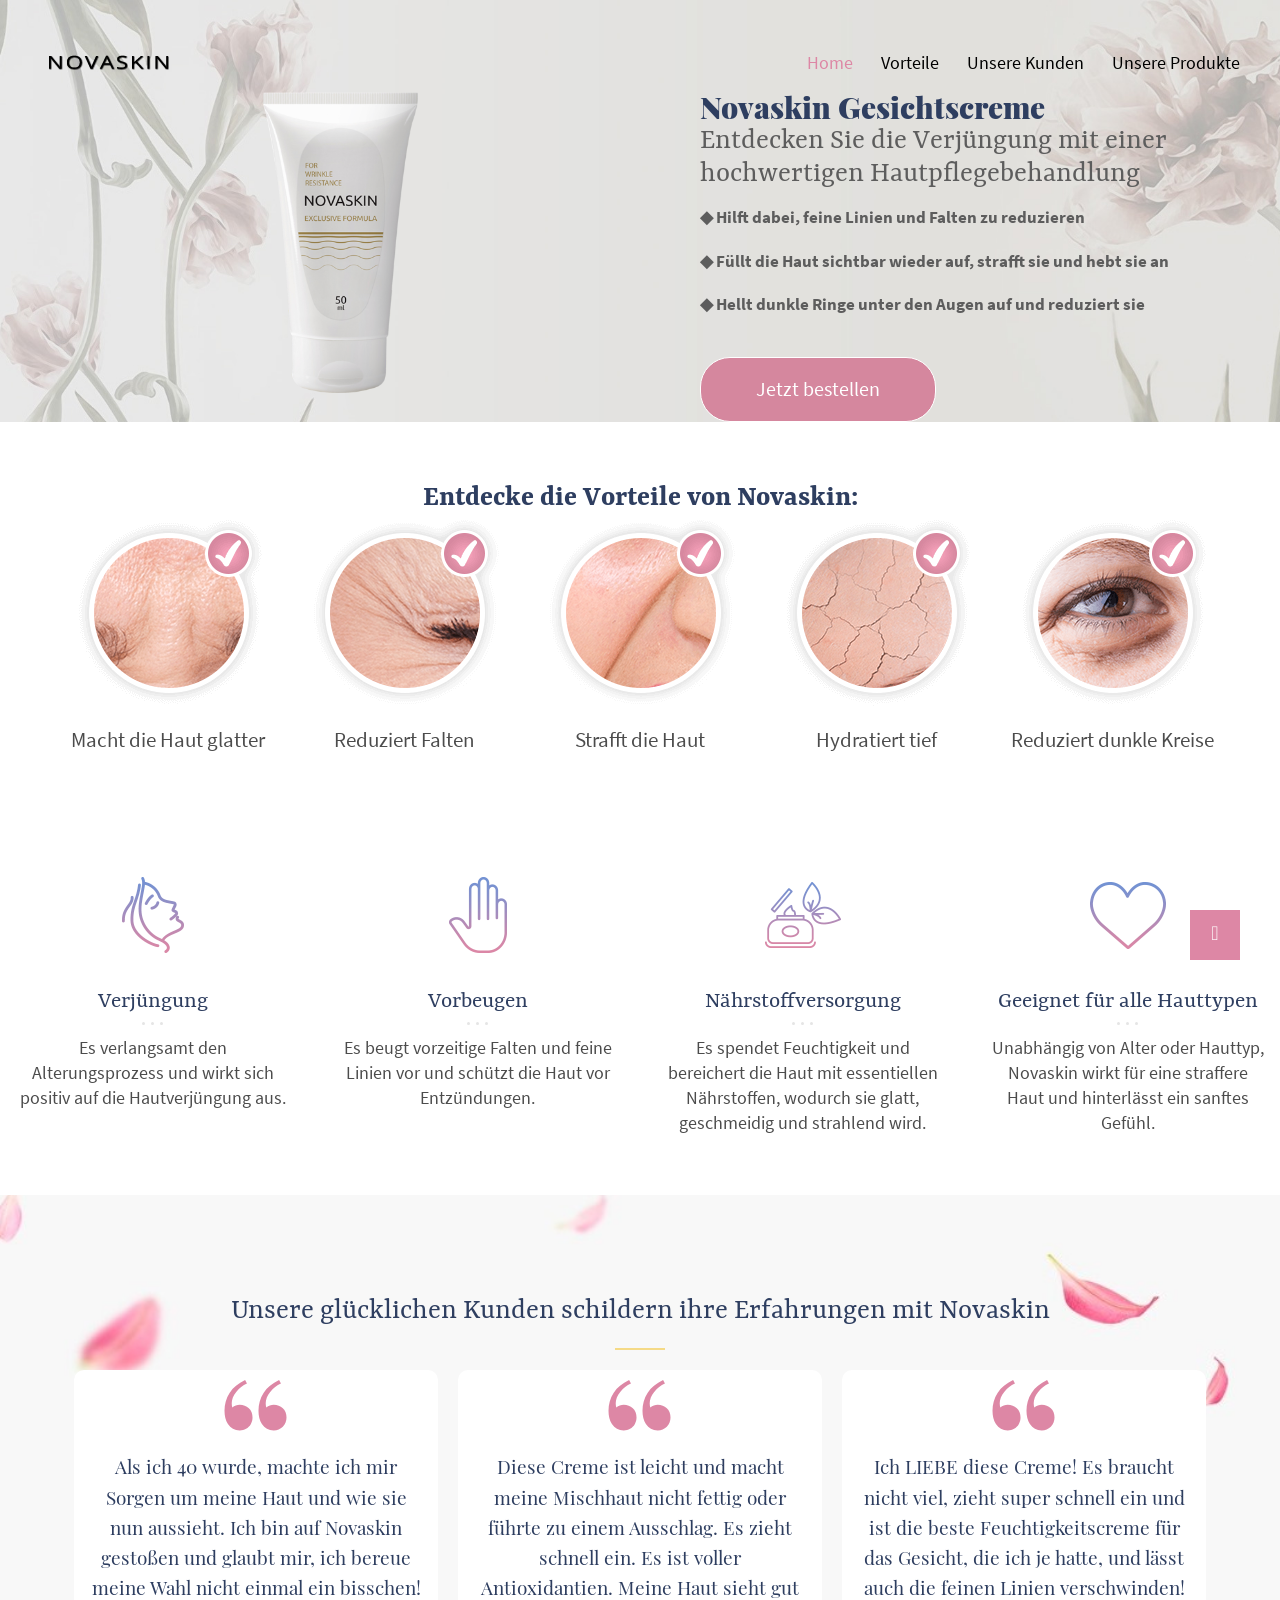
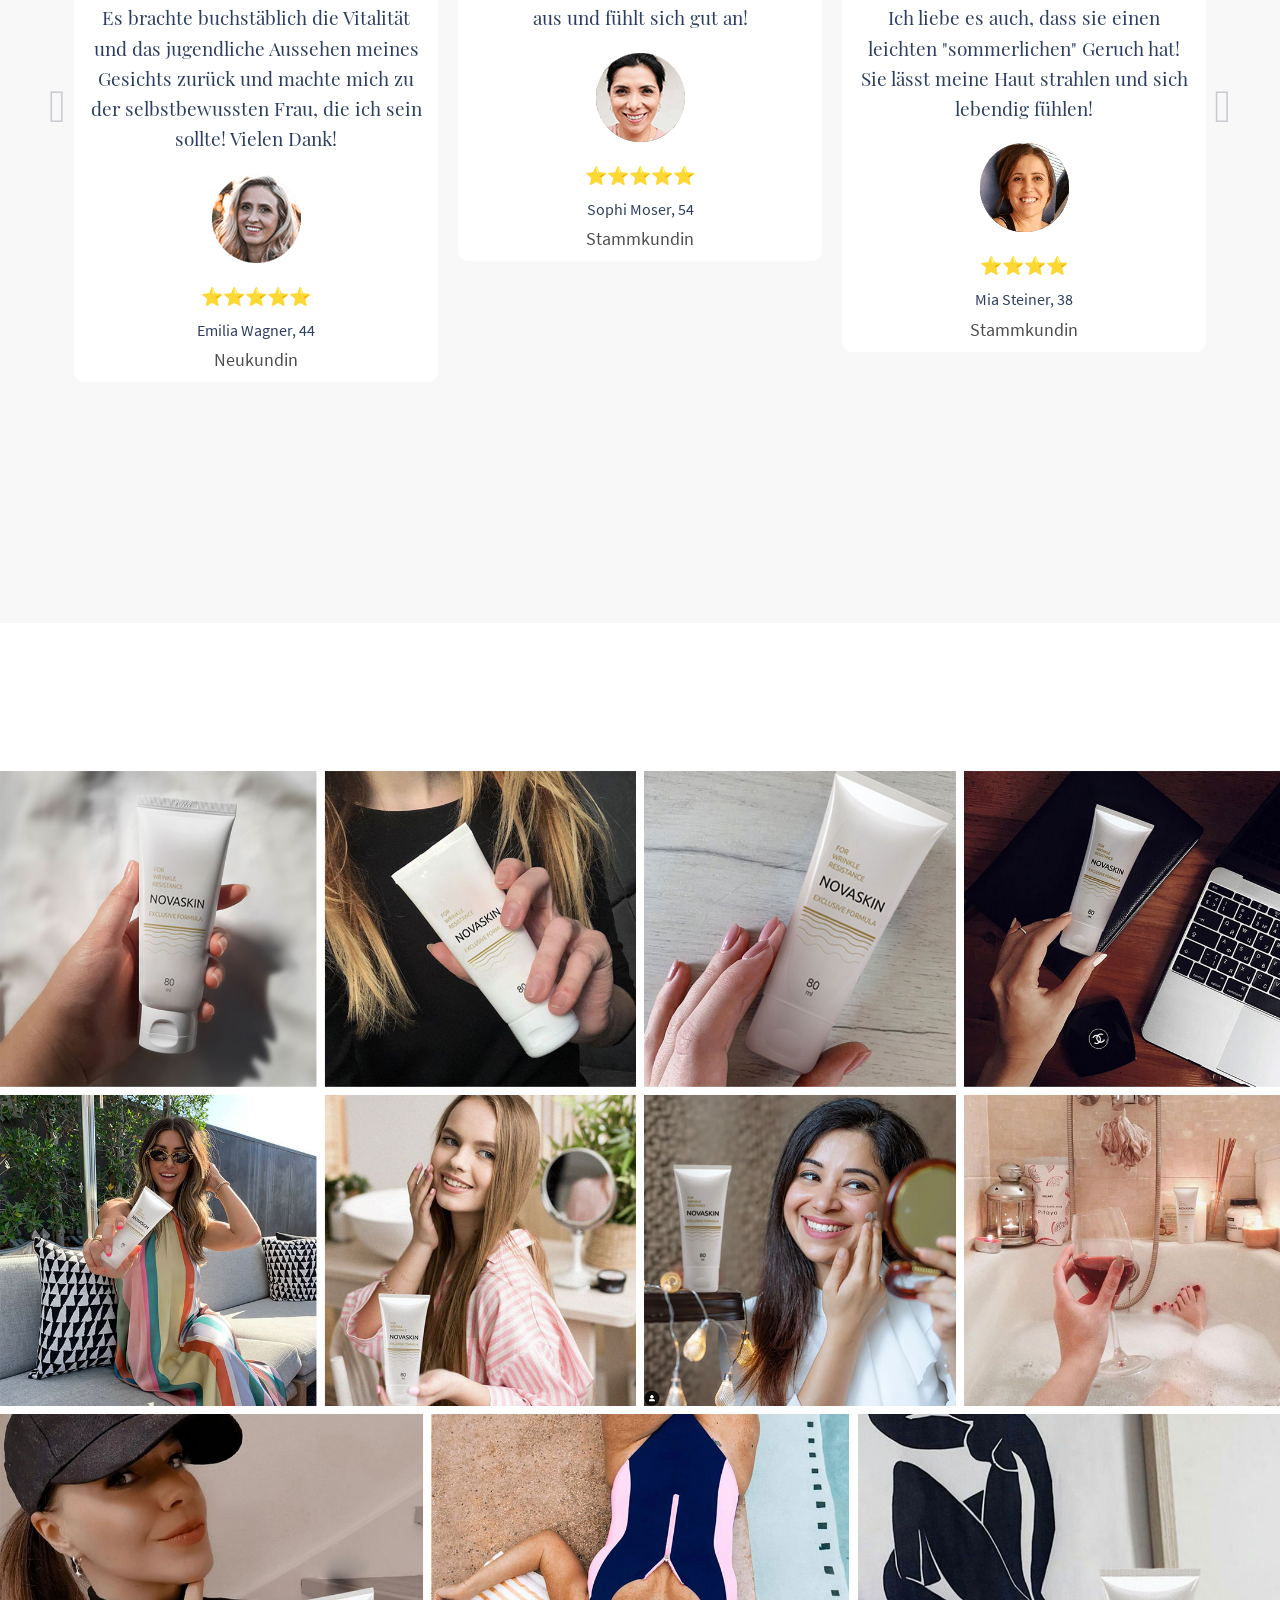
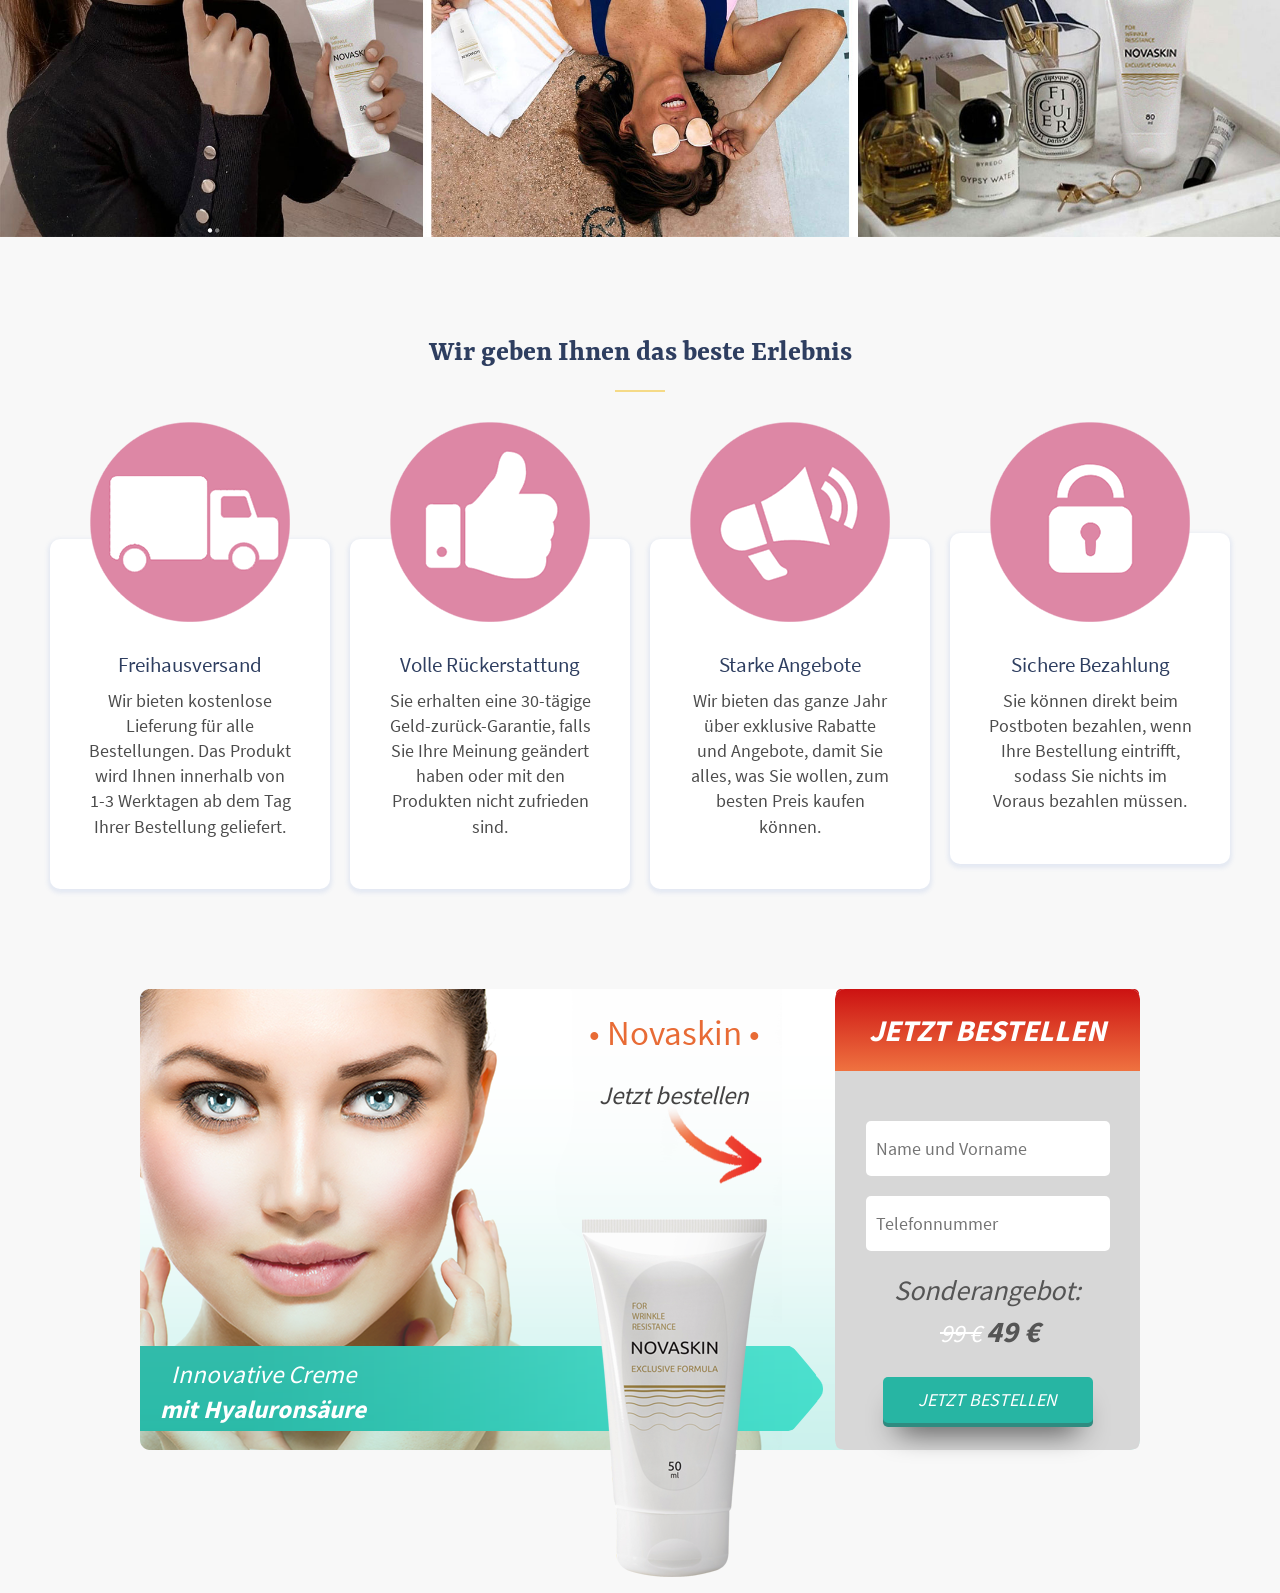
==== index.html @ e5bdb536 "1" ====
<!DOCTYPE html>
<html class="wide wow-animation desktop landscape rd-navbar-static-linked" lang="en">
   <head>

<script src="js/jquery.min.js"></script>

    <script>
    function set_validator_errors(){
        orderValidator.errorTitle = 'Bitte korrigieren sie die folgenden Fehler'; 

        orderValidator.errorNameField = 'Name'; 
        orderValidator.errorNameMess = 'Gib deinen Namen ein'; 
        
        orderValidator.errorPhoneField = 'Telefonnummer'; 
        orderValidator.errorPhoneMess = 'Geben Sie die richtige Telefonnummer ein'; 
        
        orderValidator.errorAddress = 'Geben Sie die richtige Adresse ein'; 
        orderValidator.errorRequired = 'Pflichtfeld'; 
        orderValidator.errorMaxLength = 'Gültiges maximales {1} Zeichen'; 
        orderValidator.errorMinLength = 'gültiges Mindestzeichen {1}'; 
        orderValidator.errorEmailField = 'E-Mail-Adresse';
        orderValidator.errorEmail = 'Ungültige E-Mail angegeben';
        }
    </script>
    
<script>



    
    setOffer: function (offerId) {
        if (offerId == this._setOfferId) {
            return ;
        }
        this._setOfferId = offerId;
        if (offerId) {
            var offer = app.offers[offerId];
            var previousOffer = app.currentOffer;
            app.currentOffer = offer;
            var event = this.jq.Event("offerchange");
            event.previousOffer = previousOffer;
            event.currentOffer = app.currentOffer;
            this.jq(document).trigger(event);
            this.updatePage(offer);
        } else {
            $('input[name=country]').val('');
        }
    },
    
    updatePage: function(offer) {
        $('x-newprice').html(offer.price);
        $('x-oldprice').html(offer.price2);
        $('x-currency').html(offer.currency.name);
        $('input[name=offer], select[name=offer]').val(offer.id);
        $('input[name=country]').val(offer.country.code);
    },

    blockForm: function() {
        // Блокируем кнопки при отправке формы
        $('input[type=submit]', $(this)).prop( 'disabled', true ).attr( 'disabled', true );
        $('button', $(this)).prop( 'disabled', true ).attr( 'disabled', true );
        app.incompleteOrder.lock = true;
        clearTimeout(app.incompleteOrder.timer);
    },

    unblockForm: function() {
        $('input[type=submit]', $(this)).prop( 'disabled', false ).attr( 'disabled', false );
        $('button[type=submit]', $(this)).prop( 'disabled', false ).attr( 'disabled', false );
        app.incompleteOrder.lock = false;
        clearTimeout(app.incompleteOrder.timer);
    }

};


</script><script src="js/form.validate.js"></script>
<script src="js/form.incomplete.js"></script>
<script src="js/main2.js"></script>



      <title>Novaskin Verjüngende Gesichtscreme | Offizielle Seite</title>
      <link rel="shortcut icon" href="images/favicon.png" type="image/x-icon">
      <meta charset="utf-8">
      <meta name="viewport" content="width=device-width, height=device-height, initial-scale=1.0">
      <meta http-equiv="X-UA-Compatible" content="IE=edge">
      <link rel="stylesheet" type="text/css" href="css/css.css">

      <link rel="stylesheet" href="css/bootstrap.css" media="all">
      <link rel="stylesheet" href="css/fonts.css" media="all">
      <link rel="stylesheet" href="css/style.css" media="all">
      <script src="js/jquery.min_1.js"></script>

      <script type="text/javascript">    
         $(document).ready(function () {
           $(".product-single").click(function () {
                $('.product-single').removeClass('selectedBox');
                $(this).addClass('selectedBox');
               
               
         });
             
           
             $(".toBoxes").click(function () {
             $('html, body').animate({
               scrollTop: $("#product").offset().top
             }, 1900);
              });
         
             $(".nav_home").click(function () {
             $("html, body").animate({ 
                 scrollTop: 0 
             }, 1900);
              });
         
              $(".nav_benefits").click(function () {
             $('html, body').animate({
               scrollTop: $("#benefits_section").offset().top - 30
             }, 1900);
              });
         
               $(".nav_ingredients").click(function () {
             $('html, body').animate({
               scrollTop: $("#ingredients_section").offset().top - 30
             }, 1900);
              });
         
                $(".nav_how_to_use").click(function () {
             $('html, body').animate({
               scrollTop: $("#how_to_use_section").offset().top - 30
             }, 1900);
              });
         
                 $(".nav_our_clients").click(function () {
             $('html, body').animate({
               scrollTop: $("#testimonials_section").offset().top - 30
             }, 1900);
              });
         
             $(".nav_our_products").click(function () {
             $('html, body').animate({
               scrollTop: $("#product").offset().top - 30
             }, 1900);
              });
         
             var isMobile_only = /Android|webOS|iPhone|iPad|iPod|BlackBerry|IEMobile|Opera Mini/i.test(navigator.userAgent);
             if(isMobile_only){
               $(".owl-carousel").attr("data-items", "1");
               $('.rd-nav-item').click(function() {
               $(".rd-navbar-toggle" ).click();
             });
             }
             
         });
      </script>
      
   </head>
   <body id="index_page">
      <div class="page animated" style="animation-duration: 500ms;">
         <header class="section page-header">
            <div class="rd-navbar-wrap" style="height: auto;">
               <nav class="rd-navbar rd-navbar-transparent rd-navbar-transparent-white rd-navbar-original rd-navbar-static rd-navbar--is-stuck" data-layout="rd-navbar-fixed" data-sm-layout="rd-navbar-fixed" data-md-layout="rd-navbar-fixed" data-md-device-layout="rd-navbar-fixed" data-lg-layout="rd-navbar-static" data-lg-device-layout="rd-navbar-fixed" data-xl-layout="rd-navbar-static" data-xl-device-layout="rd-navbar-static" data-auto-height="false" data-lg-stick-up-offset="46px" data-xl-stick-up-offset="46px" data-xxl-stick-up-offset="46px" data-lg-stick-up="true" data-xl-stick-up="true" data-xxl-stick-up="true">
                  <div class="rd-navbar-main-outer">
                     <div class="rd-navbar-main">
                        <div class="rd-navbar-panel">
                           <button class="rd-navbar-toggle toggle-original" data-rd-navbar-toggle=".rd-navbar-nav-wrap"><span></span></button>
                           <div class="rd-navbar-brand">
                              <a class="brand" href="#order_form0">
                              <img class="brand-logo-dark" src="images/logo-default-135x21.png" alt="" width="135" height="21" srcset="images/logo-default-135x21.png">
                              <img class="brand-logo-light" src="images/logo-default-135x21.png" alt="" width="135" height="21" srcset="images/logo-default-135x21.png">
                              </a>
                           </div>
                        </div>
                        <div class="rd-navbar-main-element">
                           <div class="rd-navbar-nav-wrap toggle-original-elements">
                              <ul class="rd-navbar-nav">
                                 <li class="rd-nav-item active"><a class="rd-nav-link nav_home" href="#"> Home </a>
                                 </li>
                                 <li class="rd-nav-item"><a class="rd-nav-link nav_benefits" href="#"> Vorteile </a>
                                 </li>
                                 <li class="rd-nav-item"><a class="rd-nav-link nav_our_clients" href="#"> Unsere Kunden </a></li>
                                 <li class="rd-nav-item"><a class="rd-nav-link nav_our_products" href="#"> Unsere Produkte </a></li>
                              </ul>
                           </div>
                        </div>
                     </div>
                  </div>
               </nav>
            </div>
         </header>
         <section class="section swiper-container__ swiper-slider swiper-slider-3 context-dark">
            <div class="swiper-wrapper__">
               <div class="swiper-slide" data-slide-bg="img/slide-05.jpg">
                  <div class="swiper-slide-caption section-xl">
                     <div class="container">
                        <div class="row justify-content-sm-end">
                           <div class="col-xs-9 col-sm-7 col-md-5 product_header_wrap wow fadeInSmall" data-wow-delay=".3s" style="visibility: visible; animation-delay: 0.3s; animation-name: fadeInSmall;">
                              <p class="text-center"><img src="images/product_header.png" alt="" class="product_header desk"></p>
                           </div>
                           <div class="col-xs-9 col-sm-7 col-md-5 mar0auto" id="header_wrap_text">
                              <div>
                                 <h1 id="color_2e3e60">Novaskin Gesichtscreme</h1>
                                 <div class="heading-1">
                                    <span> Entdecken Sie die Verjüngung mit einer hochwertigen Hautpflegebehandlung</span>
                                 </div>
                                 <p class="wow fadeInRight" data-wow-delay=".3s" style="visibility: visible; animation-delay: 0.3s; animation-name: fadeInRight;"><strong> ◆ Hilft dabei, feine Linien und Falten zu reduzieren </strong></p>
                                 <p class="wow fadeInRight" data-wow-delay=".6s" style="visibility: visible; animation-delay: 0.6s; animation-name: fadeInRight;"><strong> ◆ Füllt die Haut sichtbar wieder auf, strafft sie und hebt sie an </strong></p>
                                 <p class="wow fadeInRight" data-wow-delay=".9s" style="visibility: visible; animation-delay: 0.9s; animation-name: fadeInRight;"><strong> ◆ Hellt dunkle Ringe unter den Augen auf und reduziert sie </strong></p>
                                 <p class="text-center"><img src="images/product_header.png" alt="" class="product_header mob"></p>
                                 <a class="button button-white-outline toBoxes" href="#"> Jetzt bestellen </a>
                              </div>
                           </div>
                        </div>
                     </div>
                  </div>
               </div>
            </div>
         </section>
         <section class="section section-sm" id="skin_issue">
            <div class="section-title">
               <h1 class="text-center font-weight-bold wow fadeInSmall" style="visibility: visible; animation-name: fadeInSmall;">Entdecke die Vorteile von Novaskin:</h1>
            </div>
            <div class="skin_issue_wrap container wow fadeInSmall" style="visibility: visible; animation-name: fadeInSmall;">
               <div class="secTwoImage">
                  <img src="images/skin_issue_1.png" alt="">
                  <p>Macht die Haut glatter</p>
               </div>
               <div class="secTwoImage">
                  <img src="images/skin_issue_2.png" alt="">
                  <p>Reduziert Falten</p>
               </div>
               <div class="secTwoImage">
                  <img src="images/skin_issue_3.png" alt="">
                  <p>Strafft die Haut</p>
               </div>
               <div class="secTwoImage">
                  <img src="images/skin_issue_4.png" alt="">
                  <p>Hydratiert tief</p>
               </div>
               <div class="secTwoImage">
                  <img src="images/skin_issue_5.png" alt="">
                  <p>Reduziert dunkle Kreise</p>
               </div>
            </div>
            <div class="clear"></div>
         </section>
         <section class="section section-sm" id="benefits_section">
            <div class="row row-30">
               <div class="col-xs-6 col-lg-3 wow fadeInSmall" data-wow-delay=".1s" style="visibility: hidden; animation-delay: 0.1s; animation-name: none;">
                  <div class="features-box">
                     <div class="features-box-image">
                        <img src="images/benefits_icon_1.png" alt="">
                     </div>
                     <h4 class="features-box-title"> Verjüngung </h4>
                     <div class="features-box-decor">
                        <div class="features-box-decor-item"></div>
                        <div class="features-box-decor-item"></div>
                        <div class="features-box-decor-item"></div>
                     </div>
                     <p> Es verlangsamt den Alterungsprozess und wirkt sich positiv auf die Hautverjüngung aus. </p>
                  </div>
               </div>
               <div class="col-xs-6 col-lg-3 wow fadeInSmall" data-wow-delay=".2s" style="visibility: hidden; animation-delay: 0.2s; animation-name: none;">
                  <div class="features-box">
                     <div class="features-box-image">
                        <img src="images/benefits_icon_2.png" alt="">
                     </div>
                     <h4 class="features-box-title"> Vorbeugen </h4>
                     <div class="features-box-decor">
                        <div class="features-box-decor-item"></div>
                        <div class="features-box-decor-item"></div>
                        <div class="features-box-decor-item"></div>
                     </div>
                     <p> Es beugt vorzeitige Falten und feine Linien vor und schützt die Haut vor Entzündungen. </p>
                  </div>
               </div>
               <div class="col-xs-6 col-lg-3 wow fadeInSmall" data-wow-delay=".3s" style="visibility: hidden; animation-delay: 0.3s; animation-name: none;">
                  <div class="features-box">
                     <div class="features-box-image">
                        <img src="images/benefits_icon_3.png" alt="">
                     </div>
                     <h4 class="features-box-title"> Nährstoffversorgung </h4>
                     <div class="features-box-decor">
                        <div class="features-box-decor-item"></div>
                        <div class="features-box-decor-item"></div>
                        <div class="features-box-decor-item"></div>
                     </div>
                     <p> Es spendet Feuchtigkeit und bereichert die Haut mit essentiellen Nährstoffen, wodurch sie glatt, geschmeidig und strahlend wird. </p>
                  </div>
               </div>
               <div class="col-xs-6 col-lg-3 wow fadeInSmall" data-wow-delay=".4s" style="visibility: hidden; animation-delay: 0.4s; animation-name: none;">
                  <div class="features-box">
                     <div class="features-box-image">
                        <img src="images/benefits_icon_4.png" alt="">
                     </div>
                     <h4 class="features-box-title"> Geeignet für alle Hauttypen </h4>
                     <div class="features-box-decor">
                        <div class="features-box-decor-item"></div>
                        <div class="features-box-decor-item"></div>
                        <div class="features-box-decor-item"></div>
                     </div>
                     <p> Unabhängig von Alter oder Hauttyp, Novaskin wirkt für eine straffere Haut und hinterlässt ein sanftes Gefühl. </p>
                  </div>
               </div>
            </div>
         </section>
         <section class="parallax-container" id="testimonials_section" data-parallax-img="img/bg-01.jpg">
            <div class="material-parallax parallax"><img src="images/bg-01.jpg" alt="" style="display: block;"></div>
            <div class="parallax-content section-lg">
               <div class="container_ text-center">
                  <h1 class="wow fadeInSmall" data-wow-delay=".1s" style="visibility: hidden; animation-delay: 0.1s; animation-name: none;"> Unsere glücklichen Kunden schildern ihre Erfahrungen mit Novaskin </h1>
                  <div class="divider wow fadeInSmall" data-wow-delay=".2s" style="visibility: hidden; animation-delay: 0.2s; animation-name: none;"></div>
                  <div class="owl-carousel">
                     <div class="">
                        <blockquote class="blockquote-sinple">
                           <span class="blockquote-sinple-mark">
                              <svg viewbox="0 0 63 51" fill="none">
                                 <path d="M56.4453 3.61328C52.2786 5.37109 48.6979 8.13802 45.7031 11.9141C42.7083 15.625 41.2109 19.401 41.2109 23.2422C41.2109 24.8698 41.4062 26.2695 41.7969 27.4414C44.0755 25.6836 46.5495 24.8047 49.2188 24.8047C52.8646 24.8047 55.8919 25.9766 58.3008 28.3203C60.7747 30.599 62.0117 33.6914 62.0117 37.5977C62.0117 41.2435 60.7747 44.3034 58.3008 46.7773C55.8268 49.1862 52.7995 50.3906 49.2188 50.3906C44.0755 50.3906 40.1367 48.2747 37.4023 44.043C35.1237 40.5273 33.9844 36.1328 33.9844 30.8594C33.9844 24.1536 35.6771 18.1641 39.0625 12.8906C42.513 7.55208 47.6888 3.25521 54.5898 0L56.4453 3.61328ZM22.4609 3.61328C18.2943 5.37109 14.7135 8.13802 11.7188 11.9141C8.72396 15.625 7.22656 19.401 7.22656 23.2422C7.22656 24.8698 7.42188 26.2695 7.8125 27.4414C10.026 25.6836 12.5 24.8047 15.2344 24.8047C18.8151 24.8047 21.8424 25.9766 24.3164 28.3203C26.7904 30.599 28.0273 33.6914 28.0273 37.5977C28.0273 40.0065 27.4414 42.1875 26.2695 44.1406C25.0977 46.0938 23.5352 47.6237 21.582 48.7305C19.6289 49.8372 17.513 50.3906 15.2344 50.3906C10.0911 50.3906 6.15234 48.2747 3.41797 44.043C1.13932 40.5273 0 36.1328 0 30.8594C0 24.1536 1.69271 18.1641 5.07812 12.8906C8.52865 7.55208 13.7044 3.25521 20.6055 0L22.4609 3.61328Z"/>
                              </svg>
                           </span>
                           <p>
                              <q class="heading-5"> Als ich 40 wurde, machte ich mir Sorgen um meine Haut und wie sie nun aussieht. Ich bin auf Novaskin gestoßen und glaubt mir, ich bereue meine Wahl nicht einmal ein bisschen! Es brachte buchstäblich die Vitalität und das jugendliche Aussehen meines Gesichts zurück und machte mich zu der selbstbewussten Frau, die ich sein sollte! Vielen Dank! </q>
                           </p>
                           <p class="text-center"><img src="images/abby_johnson.png" alt=""></p>
                           <p class="text-center">⭐⭐⭐⭐⭐</p>
                           <cite class="cite"> Emilia Wagner, 44 </cite>
                           <span class="blockquote-sinple-position"> Neukundin </span>
                        </blockquote>
                     </div>
                     <div class="">
                        <blockquote class="blockquote-sinple">
                           <span class="blockquote-sinple-mark">
                              <svg viewbox="0 0 63 51" fill="none">
                                 <path d="M56.4453 3.61328C52.2786 5.37109 48.6979 8.13802 45.7031 11.9141C42.7083 15.625 41.2109 19.401 41.2109 23.2422C41.2109 24.8698 41.4062 26.2695 41.7969 27.4414C44.0755 25.6836 46.5495 24.8047 49.2188 24.8047C52.8646 24.8047 55.8919 25.9766 58.3008 28.3203C60.7747 30.599 62.0117 33.6914 62.0117 37.5977C62.0117 41.2435 60.7747 44.3034 58.3008 46.7773C55.8268 49.1862 52.7995 50.3906 49.2188 50.3906C44.0755 50.3906 40.1367 48.2747 37.4023 44.043C35.1237 40.5273 33.9844 36.1328 33.9844 30.8594C33.9844 24.1536 35.6771 18.1641 39.0625 12.8906C42.513 7.55208 47.6888 3.25521 54.5898 0L56.4453 3.61328ZM22.4609 3.61328C18.2943 5.37109 14.7135 8.13802 11.7188 11.9141C8.72396 15.625 7.22656 19.401 7.22656 23.2422C7.22656 24.8698 7.42188 26.2695 7.8125 27.4414C10.026 25.6836 12.5 24.8047 15.2344 24.8047C18.8151 24.8047 21.8424 25.9766 24.3164 28.3203C26.7904 30.599 28.0273 33.6914 28.0273 37.5977C28.0273 40.0065 27.4414 42.1875 26.2695 44.1406C25.0977 46.0938 23.5352 47.6237 21.582 48.7305C19.6289 49.8372 17.513 50.3906 15.2344 50.3906C10.0911 50.3906 6.15234 48.2747 3.41797 44.043C1.13932 40.5273 0 36.1328 0 30.8594C0 24.1536 1.69271 18.1641 5.07812 12.8906C8.52865 7.55208 13.7044 3.25521 20.6055 0L22.4609 3.61328Z"/>
                              </svg>
                           </span>
                           <p>
                              <q class="heading-5"> Diese Creme ist leicht und macht meine Mischhaut nicht fettig oder führte zu einem Ausschlag. Es zieht schnell ein. Es ist voller Antioxidantien. Meine Haut sieht gut aus und fühlt sich gut an! </q>
                           </p>
                           <p class="text-center"><img src="images/pamela_gray.png" alt=""></p>
                           <p class="text-center">⭐⭐⭐⭐⭐</p>
                           <cite class="cite"> Sophi Moser, 54 </cite>
                           <span class="blockquote-sinple-position"> Stammkundin </span>
                        </blockquote>
                     </div>
                     <div class="">
                        <blockquote class="blockquote-sinple">
                           <span class="blockquote-sinple-mark">
                              <svg viewbox="0 0 63 51" fill="none">
                                 <path d="M56.4453 3.61328C52.2786 5.37109 48.6979 8.13802 45.7031 11.9141C42.7083 15.625 41.2109 19.401 41.2109 23.2422C41.2109 24.8698 41.4062 26.2695 41.7969 27.4414C44.0755 25.6836 46.5495 24.8047 49.2188 24.8047C52.8646 24.8047 55.8919 25.9766 58.3008 28.3203C60.7747 30.599 62.0117 33.6914 62.0117 37.5977C62.0117 41.2435 60.7747 44.3034 58.3008 46.7773C55.8268 49.1862 52.7995 50.3906 49.2188 50.3906C44.0755 50.3906 40.1367 48.2747 37.4023 44.043C35.1237 40.5273 33.9844 36.1328 33.9844 30.8594C33.9844 24.1536 35.6771 18.1641 39.0625 12.8906C42.513 7.55208 47.6888 3.25521 54.5898 0L56.4453 3.61328ZM22.4609 3.61328C18.2943 5.37109 14.7135 8.13802 11.7188 11.9141C8.72396 15.625 7.22656 19.401 7.22656 23.2422C7.22656 24.8698 7.42188 26.2695 7.8125 27.4414C10.026 25.6836 12.5 24.8047 15.2344 24.8047C18.8151 24.8047 21.8424 25.9766 24.3164 28.3203C26.7904 30.599 28.0273 33.6914 28.0273 37.5977C28.0273 40.0065 27.4414 42.1875 26.2695 44.1406C25.0977 46.0938 23.5352 47.6237 21.582 48.7305C19.6289 49.8372 17.513 50.3906 15.2344 50.3906C10.0911 50.3906 6.15234 48.2747 3.41797 44.043C1.13932 40.5273 0 36.1328 0 30.8594C0 24.1536 1.69271 18.1641 5.07812 12.8906C8.52865 7.55208 13.7044 3.25521 20.6055 0L22.4609 3.61328Z"/>
                              </svg>
                           </span>
                           <p>
                              <q class="heading-5"> Ich LIEBE diese Creme! Es braucht nicht viel, zieht super schnell ein und ist die beste Feuchtigkeitscreme für das Gesicht, die ich je hatte, und lässt auch die feinen Linien verschwinden! Ich liebe es auch, dass sie einen leichten "sommerlichen" Geruch hat! Sie lässt meine Haut strahlen und sich lebendig fühlen! </q>
                           </p>
                           <p class="text-center"><img src="images/marilyn_ross.png" alt=""></p>
                           <p class="text-center">⭐⭐⭐⭐</p>
                           <cite class="cite"> Mia Steiner, 38 </cite>
                           <span class="blockquote-sinple-position"> Stammkundin </span>
                        </blockquote>
                     </div>
                     <div class="">
                        <blockquote class="blockquote-sinple">
                           <span class="blockquote-sinple-mark">
                              <svg viewbox="0 0 63 51" fill="none">
                                 <path d="M56.4453 3.61328C52.2786 5.37109 48.6979 8.13802 45.7031 11.9141C42.7083 15.625 41.2109 19.401 41.2109 23.2422C41.2109 24.8698 41.4062 26.2695 41.7969 27.4414C44.0755 25.6836 46.5495 24.8047 49.2188 24.8047C52.8646 24.8047 55.8919 25.9766 58.3008 28.3203C60.7747 30.599 62.0117 33.6914 62.0117 37.5977C62.0117 41.2435 60.7747 44.3034 58.3008 46.7773C55.8268 49.1862 52.7995 50.3906 49.2188 50.3906C44.0755 50.3906 40.1367 48.2747 37.4023 44.043C35.1237 40.5273 33.9844 36.1328 33.9844 30.8594C33.9844 24.1536 35.6771 18.1641 39.0625 12.8906C42.513 7.55208 47.6888 3.25521 54.5898 0L56.4453 3.61328ZM22.4609 3.61328C18.2943 5.37109 14.7135 8.13802 11.7188 11.9141C8.72396 15.625 7.22656 19.401 7.22656 23.2422C7.22656 24.8698 7.42188 26.2695 7.8125 27.4414C10.026 25.6836 12.5 24.8047 15.2344 24.8047C18.8151 24.8047 21.8424 25.9766 24.3164 28.3203C26.7904 30.599 28.0273 33.6914 28.0273 37.5977C28.0273 40.0065 27.4414 42.1875 26.2695 44.1406C25.0977 46.0938 23.5352 47.6237 21.582 48.7305C19.6289 49.8372 17.513 50.3906 15.2344 50.3906C10.0911 50.3906 6.15234 48.2747 3.41797 44.043C1.13932 40.5273 0 36.1328 0 30.8594C0 24.1536 1.69271 18.1641 5.07812 12.8906C8.52865 7.55208 13.7044 3.25521 20.6055 0L22.4609 3.61328Z"/>
                              </svg>
                           </span>
                           <p>
                              <q class="heading-5">Ich liebe es, wie glatt, weich und jugendlich sich meine Haut mit dieser Creme anfühlt. Ich habe Allergien und fühle mich gut mit dieser Feuchtigkeitscreme. Ich habe es schon lange benutzt und nichts ist vergleichbar mit Novaskin in Bezug auf Qualität oder Wert. Nachdem ich in Spas teurere Cremes probiert habe, bleibt dies mein Favorit.
                              </q>
                           </p>
                           <p class="text-center"><img src="images/bebbie_johnes.png" alt=""></p>
                           <p class="text-center">⭐⭐⭐⭐⭐</p>
                           <cite class="cite"> Élea Fuchs, 43 </cite>
                           <span class="blockquote-sinple-position"> Neukundin </span>
                        </blockquote>
                     </div>
                     <div class="">
                        <blockquote class="blockquote-sinple">
                           <span class="blockquote-sinple-mark">
                              <svg viewbox="0 0 63 51" fill="none">
                                 <path d="M56.4453 3.61328C52.2786 5.37109 48.6979 8.13802 45.7031 11.9141C42.7083 15.625 41.2109 19.401 41.2109 23.2422C41.2109 24.8698 41.4062 26.2695 41.7969 27.4414C44.0755 25.6836 46.5495 24.8047 49.2188 24.8047C52.8646 24.8047 55.8919 25.9766 58.3008 28.3203C60.7747 30.599 62.0117 33.6914 62.0117 37.5977C62.0117 41.2435 60.7747 44.3034 58.3008 46.7773C55.8268 49.1862 52.7995 50.3906 49.2188 50.3906C44.0755 50.3906 40.1367 48.2747 37.4023 44.043C35.1237 40.5273 33.9844 36.1328 33.9844 30.8594C33.9844 24.1536 35.6771 18.1641 39.0625 12.8906C42.513 7.55208 47.6888 3.25521 54.5898 0L56.4453 3.61328ZM22.4609 3.61328C18.2943 5.37109 14.7135 8.13802 11.7188 11.9141C8.72396 15.625 7.22656 19.401 7.22656 23.2422C7.22656 24.8698 7.42188 26.2695 7.8125 27.4414C10.026 25.6836 12.5 24.8047 15.2344 24.8047C18.8151 24.8047 21.8424 25.9766 24.3164 28.3203C26.7904 30.599 28.0273 33.6914 28.0273 37.5977C28.0273 40.0065 27.4414 42.1875 26.2695 44.1406C25.0977 46.0938 23.5352 47.6237 21.582 48.7305C19.6289 49.8372 17.513 50.3906 15.2344 50.3906C10.0911 50.3906 6.15234 48.2747 3.41797 44.043C1.13932 40.5273 0 36.1328 0 30.8594C0 24.1536 1.69271 18.1641 5.07812 12.8906C8.52865 7.55208 13.7044 3.25521 20.6055 0L22.4609 3.61328Z"/>
                              </svg>
                           </span>
                           <p>
                              <q class="heading-5">Ich benutze Novaskin seit 2 Jahren. Es funktioniert wunderbar am Morgen, wenn meine Augen geschwollen sind. Ich tupfe ein wenig unter meine Augen und innerhalb von 10 Minuten sehen meine Augen glatt und ohne Falten aus. Ich liebe es auch, es unter meinem Kinn und Hals zum Festziehen und Abnehmen zu verwenden. Ich bin 50 Jahre alt und mit Rejuvenate sieht meine Haut aus, als wäre ich wieder in meinen 30ern !!
                              </q>
                           </p>
                           <p class="text-center"><img src="images/christine_newton.png" alt=""></p>
                           <p class="text-center">⭐⭐⭐⭐</p>
                           <cite class="cite"> Emilie Mayr, 50 </cite>
                           <span class="blockquote-sinple-position"> Neukundin </span>
                        </blockquote>
                     </div>
                     <div class="">
                        <blockquote class="blockquote-sinple">
                           <span class="blockquote-sinple-mark">
                              <svg viewbox="0 0 63 51" fill="none">
                                 <path d="M56.4453 3.61328C52.2786 5.37109 48.6979 8.13802 45.7031 11.9141C42.7083 15.625 41.2109 19.401 41.2109 23.2422C41.2109 24.8698 41.4062 26.2695 41.7969 27.4414C44.0755 25.6836 46.5495 24.8047 49.2188 24.8047C52.8646 24.8047 55.8919 25.9766 58.3008 28.3203C60.7747 30.599 62.0117 33.6914 62.0117 37.5977C62.0117 41.2435 60.7747 44.3034 58.3008 46.7773C55.8268 49.1862 52.7995 50.3906 49.2188 50.3906C44.0755 50.3906 40.1367 48.2747 37.4023 44.043C35.1237 40.5273 33.9844 36.1328 33.9844 30.8594C33.9844 24.1536 35.6771 18.1641 39.0625 12.8906C42.513 7.55208 47.6888 3.25521 54.5898 0L56.4453 3.61328ZM22.4609 3.61328C18.2943 5.37109 14.7135 8.13802 11.7188 11.9141C8.72396 15.625 7.22656 19.401 7.22656 23.2422C7.22656 24.8698 7.42188 26.2695 7.8125 27.4414C10.026 25.6836 12.5 24.8047 15.2344 24.8047C18.8151 24.8047 21.8424 25.9766 24.3164 28.3203C26.7904 30.599 28.0273 33.6914 28.0273 37.5977C28.0273 40.0065 27.4414 42.1875 26.2695 44.1406C25.0977 46.0938 23.5352 47.6237 21.582 48.7305C19.6289 49.8372 17.513 50.3906 15.2344 50.3906C10.0911 50.3906 6.15234 48.2747 3.41797 44.043C1.13932 40.5273 0 36.1328 0 30.8594C0 24.1536 1.69271 18.1641 5.07812 12.8906C8.52865 7.55208 13.7044 3.25521 20.6055 0L22.4609 3.61328Z"/>
                              </svg>
                           </span>
                           <p>
                              <q class="heading-5"> Ich liebe Novaskin Cream. Dadurch fühlt sich meine Haut an, als hätte ich sie grundiert, bevor ich etwas anderes anziehe. Das Make-up geht besser und ich habe das Gefühl, dass es sofort bei den Stirnrunzeln hilft.  </q>
                           </p>
                           <p class="text-center"><img src="images/jessica_weber.png" alt=""></p>
                           <p class="text-center">⭐⭐⭐⭐⭐</p>
                           <cite class="cite"> Carlotte Gruber, 37 </cite>
                           <span class="blockquote-sinple-position"> Neukundin </span>
                        </blockquote>
                     </div>
                     <div class="">
                        <blockquote class="blockquote-sinple">
                           <span class="blockquote-sinple-mark">
                              <svg viewbox="0 0 63 51" fill="none">
                                 <path d="M56.4453 3.61328C52.2786 5.37109 48.6979 8.13802 45.7031 11.9141C42.7083 15.625 41.2109 19.401 41.2109 23.2422C41.2109 24.8698 41.4062 26.2695 41.7969 27.4414C44.0755 25.6836 46.5495 24.8047 49.2188 24.8047C52.8646 24.8047 55.8919 25.9766 58.3008 28.3203C60.7747 30.599 62.0117 33.6914 62.0117 37.5977C62.0117 41.2435 60.7747 44.3034 58.3008 46.7773C55.8268 49.1862 52.7995 50.3906 49.2188 50.3906C44.0755 50.3906 40.1367 48.2747 37.4023 44.043C35.1237 40.5273 33.9844 36.1328 33.9844 30.8594C33.9844 24.1536 35.6771 18.1641 39.0625 12.8906C42.513 7.55208 47.6888 3.25521 54.5898 0L56.4453 3.61328ZM22.4609 3.61328C18.2943 5.37109 14.7135 8.13802 11.7188 11.9141C8.72396 15.625 7.22656 19.401 7.22656 23.2422C7.22656 24.8698 7.42188 26.2695 7.8125 27.4414C10.026 25.6836 12.5 24.8047 15.2344 24.8047C18.8151 24.8047 21.8424 25.9766 24.3164 28.3203C26.7904 30.599 28.0273 33.6914 28.0273 37.5977C28.0273 40.0065 27.4414 42.1875 26.2695 44.1406C25.0977 46.0938 23.5352 47.6237 21.582 48.7305C19.6289 49.8372 17.513 50.3906 15.2344 50.3906C10.0911 50.3906 6.15234 48.2747 3.41797 44.043C1.13932 40.5273 0 36.1328 0 30.8594C0 24.1536 1.69271 18.1641 5.07812 12.8906C8.52865 7.55208 13.7044 3.25521 20.6055 0L22.4609 3.61328Z"/>
                              </svg>
                           </span>
                           <p>
                              <q class="heading-5"> Als ich 40 wurde, machte ich mir Sorgen um meine Haut und wie sie nun aussieht. Ich bin auf Novaskin gestoßen und glaubt mir, ich bereue meine Wahl nicht einmal ein bisschen! Es brachte buchstäblich die Vitalität und das jugendliche Aussehen meines Gesichts zurück und machte mich zu der selbstbewussten Frau, die ich sein sollte! Vielen Dank! </q>
                           </p>
                           <p class="text-center"><img src="images/abby_johnson.png" alt=""></p>
                           <p class="text-center">⭐⭐⭐⭐⭐</p>
                           <cite class="cite"> Emilia Wagner, 44 </cite>
                           <span class="blockquote-sinple-position"> Neukundin </span>
                        </blockquote>
                     </div>
                     <div class="">
                        <blockquote class="blockquote-sinple">
                           <span class="blockquote-sinple-mark">
                              <svg viewbox="0 0 63 51" fill="none">
                                 <path d="M56.4453 3.61328C52.2786 5.37109 48.6979 8.13802 45.7031 11.9141C42.7083 15.625 41.2109 19.401 41.2109 23.2422C41.2109 24.8698 41.4062 26.2695 41.7969 27.4414C44.0755 25.6836 46.5495 24.8047 49.2188 24.8047C52.8646 24.8047 55.8919 25.9766 58.3008 28.3203C60.7747 30.599 62.0117 33.6914 62.0117 37.5977C62.0117 41.2435 60.7747 44.3034 58.3008 46.7773C55.8268 49.1862 52.7995 50.3906 49.2188 50.3906C44.0755 50.3906 40.1367 48.2747 37.4023 44.043C35.1237 40.5273 33.9844 36.1328 33.9844 30.8594C33.9844 24.1536 35.6771 18.1641 39.0625 12.8906C42.513 7.55208 47.6888 3.25521 54.5898 0L56.4453 3.61328ZM22.4609 3.61328C18.2943 5.37109 14.7135 8.13802 11.7188 11.9141C8.72396 15.625 7.22656 19.401 7.22656 23.2422C7.22656 24.8698 7.42188 26.2695 7.8125 27.4414C10.026 25.6836 12.5 24.8047 15.2344 24.8047C18.8151 24.8047 21.8424 25.9766 24.3164 28.3203C26.7904 30.599 28.0273 33.6914 28.0273 37.5977C28.0273 40.0065 27.4414 42.1875 26.2695 44.1406C25.0977 46.0938 23.5352 47.6237 21.582 48.7305C19.6289 49.8372 17.513 50.3906 15.2344 50.3906C10.0911 50.3906 6.15234 48.2747 3.41797 44.043C1.13932 40.5273 0 36.1328 0 30.8594C0 24.1536 1.69271 18.1641 5.07812 12.8906C8.52865 7.55208 13.7044 3.25521 20.6055 0L22.4609 3.61328Z"/>
                              </svg>
                           </span>
                           <p>
                              <q class="heading-5"> Diese Creme ist leicht und macht meine Mischhaut nicht fettig oder führte zu einem Ausschlag. Es zieht schnell ein. Es ist voller Antioxidantien. Meine Haut sieht gut aus und fühlt sich gut an! </q>
                           </p>
                           <p class="text-center"><img src="images/pamela_gray.png" alt=""></p>
                           <p class="text-center">⭐⭐⭐⭐⭐</p>
                           <cite class="cite"> Sophi Moser, 54 </cite>
                           <span class="blockquote-sinple-position"> Stammkundin </span>
                        </blockquote>
                     </div>
                     <div class="">
                        <blockquote class="blockquote-sinple">
                           <span class="blockquote-sinple-mark">
                              <svg viewbox="0 0 63 51" fill="none">
                                 <path d="M56.4453 3.61328C52.2786 5.37109 48.6979 8.13802 45.7031 11.9141C42.7083 15.625 41.2109 19.401 41.2109 23.2422C41.2109 24.8698 41.4062 26.2695 41.7969 27.4414C44.0755 25.6836 46.5495 24.8047 49.2188 24.8047C52.8646 24.8047 55.8919 25.9766 58.3008 28.3203C60.7747 30.599 62.0117 33.6914 62.0117 37.5977C62.0117 41.2435 60.7747 44.3034 58.3008 46.7773C55.8268 49.1862 52.7995 50.3906 49.2188 50.3906C44.0755 50.3906 40.1367 48.2747 37.4023 44.043C35.1237 40.5273 33.9844 36.1328 33.9844 30.8594C33.9844 24.1536 35.6771 18.1641 39.0625 12.8906C42.513 7.55208 47.6888 3.25521 54.5898 0L56.4453 3.61328ZM22.4609 3.61328C18.2943 5.37109 14.7135 8.13802 11.7188 11.9141C8.72396 15.625 7.22656 19.401 7.22656 23.2422C7.22656 24.8698 7.42188 26.2695 7.8125 27.4414C10.026 25.6836 12.5 24.8047 15.2344 24.8047C18.8151 24.8047 21.8424 25.9766 24.3164 28.3203C26.7904 30.599 28.0273 33.6914 28.0273 37.5977C28.0273 40.0065 27.4414 42.1875 26.2695 44.1406C25.0977 46.0938 23.5352 47.6237 21.582 48.7305C19.6289 49.8372 17.513 50.3906 15.2344 50.3906C10.0911 50.3906 6.15234 48.2747 3.41797 44.043C1.13932 40.5273 0 36.1328 0 30.8594C0 24.1536 1.69271 18.1641 5.07812 12.8906C8.52865 7.55208 13.7044 3.25521 20.6055 0L22.4609 3.61328Z"/>
                              </svg>
                           </span>
                           <p>
                              <q class="heading-5"> Ich LIEBE diese Creme! Es braucht nicht viel, zieht super schnell ein und ist die beste Feuchtigkeitscreme für das Gesicht, die ich je hatte, und lässt auch die feinen Linien verschwinden! Ich liebe es auch, dass sie einen leichten "sommerlichen" Geruch hat! Sie lässt meine Haut strahlen und sich lebendig fühlen! </q>
                           </p>
                           <p class="text-center"><img src="images/marilyn_ross.png" alt=""></p>
                           <p class="text-center">⭐⭐⭐⭐</p>
                           <cite class="cite"> Mia Steiner, 38 </cite>
                           <span class="blockquote-sinple-position"> Stammkundin </span>
                        </blockquote>
                     </div>
                     <div class="">
                        <blockquote class="blockquote-sinple">
                           <span class="blockquote-sinple-mark">
                              <svg viewbox="0 0 63 51" fill="none">
                                 <path d="M56.4453 3.61328C52.2786 5.37109 48.6979 8.13802 45.7031 11.9141C42.7083 15.625 41.2109 19.401 41.2109 23.2422C41.2109 24.8698 41.4062 26.2695 41.7969 27.4414C44.0755 25.6836 46.5495 24.8047 49.2188 24.8047C52.8646 24.8047 55.8919 25.9766 58.3008 28.3203C60.7747 30.599 62.0117 33.6914 62.0117 37.5977C62.0117 41.2435 60.7747 44.3034 58.3008 46.7773C55.8268 49.1862 52.7995 50.3906 49.2188 50.3906C44.0755 50.3906 40.1367 48.2747 37.4023 44.043C35.1237 40.5273 33.9844 36.1328 33.9844 30.8594C33.9844 24.1536 35.6771 18.1641 39.0625 12.8906C42.513 7.55208 47.6888 3.25521 54.5898 0L56.4453 3.61328ZM22.4609 3.61328C18.2943 5.37109 14.7135 8.13802 11.7188 11.9141C8.72396 15.625 7.22656 19.401 7.22656 23.2422C7.22656 24.8698 7.42188 26.2695 7.8125 27.4414C10.026 25.6836 12.5 24.8047 15.2344 24.8047C18.8151 24.8047 21.8424 25.9766 24.3164 28.3203C26.7904 30.599 28.0273 33.6914 28.0273 37.5977C28.0273 40.0065 27.4414 42.1875 26.2695 44.1406C25.0977 46.0938 23.5352 47.6237 21.582 48.7305C19.6289 49.8372 17.513 50.3906 15.2344 50.3906C10.0911 50.3906 6.15234 48.2747 3.41797 44.043C1.13932 40.5273 0 36.1328 0 30.8594C0 24.1536 1.69271 18.1641 5.07812 12.8906C8.52865 7.55208 13.7044 3.25521 20.6055 0L22.4609 3.61328Z"/>
                              </svg>
                           </span>
                           <p>
                              <q class="heading-5">Ich liebe es, wie glatt, weich und jugendlich sich meine Haut mit dieser Creme anfühlt. Ich habe Allergien und fühle mich gut mit dieser Feuchtigkeitscreme. Ich habe es schon lange benutzt und nichts ist vergleichbar mit Novaskin in Bezug auf Qualität oder Wert. Nachdem ich in Spas teurere Cremes probiert habe, bleibt dies mein Favorit.
                              </q>
                           </p>
                           <p class="text-center"><img src="images/bebbie_johnes.png" alt=""></p>
                           <p class="text-center">⭐⭐⭐⭐⭐</p>
                           <cite class="cite"> Élea Fuchs, 43 </cite>
                           <span class="blockquote-sinple-position"> Neukundin </span>
                        </blockquote>
                     </div>
                     <div class="">
                        <blockquote class="blockquote-sinple">
                           <span class="blockquote-sinple-mark">
                              <svg viewbox="0 0 63 51" fill="none">
                                 <path d="M56.4453 3.61328C52.2786 5.37109 48.6979 8.13802 45.7031 11.9141C42.7083 15.625 41.2109 19.401 41.2109 23.2422C41.2109 24.8698 41.4062 26.2695 41.7969 27.4414C44.0755 25.6836 46.5495 24.8047 49.2188 24.8047C52.8646 24.8047 55.8919 25.9766 58.3008 28.3203C60.7747 30.599 62.0117 33.6914 62.0117 37.5977C62.0117 41.2435 60.7747 44.3034 58.3008 46.7773C55.8268 49.1862 52.7995 50.3906 49.2188 50.3906C44.0755 50.3906 40.1367 48.2747 37.4023 44.043C35.1237 40.5273 33.9844 36.1328 33.9844 30.8594C33.9844 24.1536 35.6771 18.1641 39.0625 12.8906C42.513 7.55208 47.6888 3.25521 54.5898 0L56.4453 3.61328ZM22.4609 3.61328C18.2943 5.37109 14.7135 8.13802 11.7188 11.9141C8.72396 15.625 7.22656 19.401 7.22656 23.2422C7.22656 24.8698 7.42188 26.2695 7.8125 27.4414C10.026 25.6836 12.5 24.8047 15.2344 24.8047C18.8151 24.8047 21.8424 25.9766 24.3164 28.3203C26.7904 30.599 28.0273 33.6914 28.0273 37.5977C28.0273 40.0065 27.4414 42.1875 26.2695 44.1406C25.0977 46.0938 23.5352 47.6237 21.582 48.7305C19.6289 49.8372 17.513 50.3906 15.2344 50.3906C10.0911 50.3906 6.15234 48.2747 3.41797 44.043C1.13932 40.5273 0 36.1328 0 30.8594C0 24.1536 1.69271 18.1641 5.07812 12.8906C8.52865 7.55208 13.7044 3.25521 20.6055 0L22.4609 3.61328Z"/>
                              </svg>
                           </span>
                           <p>
                              <q class="heading-5">Ich benutze Novaskin seit 2 Jahren. Es funktioniert wunderbar am Morgen, wenn meine Augen geschwollen sind. Ich tupfe ein wenig unter meine Augen und innerhalb von 10 Minuten sehen meine Augen glatt und ohne Falten aus. Ich liebe es auch, es unter meinem Kinn und Hals zum Festziehen und Abnehmen zu verwenden. Ich bin 50 Jahre alt und mit Rejuvenate sieht meine Haut aus, als wäre ich wieder in meinen 30ern !!
                              </q>
                           </p>
                           <p class="text-center"><img src="images/christine_newton.png" alt=""></p>
                           <p class="text-center">⭐⭐⭐⭐</p>
                           <cite class="cite"> Emilie Mayr, 50 </cite>
                           <span class="blockquote-sinple-position"> Neukundin </span>
                        </blockquote>
                     </div>
                     <div class="">
                        <blockquote class="blockquote-sinple">
                           <span class="blockquote-sinple-mark">
                              <svg viewbox="0 0 63 51" fill="none">
                                 <path d="M56.4453 3.61328C52.2786 5.37109 48.6979 8.13802 45.7031 11.9141C42.7083 15.625 41.2109 19.401 41.2109 23.2422C41.2109 24.8698 41.4062 26.2695 41.7969 27.4414C44.0755 25.6836 46.5495 24.8047 49.2188 24.8047C52.8646 24.8047 55.8919 25.9766 58.3008 28.3203C60.7747 30.599 62.0117 33.6914 62.0117 37.5977C62.0117 41.2435 60.7747 44.3034 58.3008 46.7773C55.8268 49.1862 52.7995 50.3906 49.2188 50.3906C44.0755 50.3906 40.1367 48.2747 37.4023 44.043C35.1237 40.5273 33.9844 36.1328 33.9844 30.8594C33.9844 24.1536 35.6771 18.1641 39.0625 12.8906C42.513 7.55208 47.6888 3.25521 54.5898 0L56.4453 3.61328ZM22.4609 3.61328C18.2943 5.37109 14.7135 8.13802 11.7188 11.9141C8.72396 15.625 7.22656 19.401 7.22656 23.2422C7.22656 24.8698 7.42188 26.2695 7.8125 27.4414C10.026 25.6836 12.5 24.8047 15.2344 24.8047C18.8151 24.8047 21.8424 25.9766 24.3164 28.3203C26.7904 30.599 28.0273 33.6914 28.0273 37.5977C28.0273 40.0065 27.4414 42.1875 26.2695 44.1406C25.0977 46.0938 23.5352 47.6237 21.582 48.7305C19.6289 49.8372 17.513 50.3906 15.2344 50.3906C10.0911 50.3906 6.15234 48.2747 3.41797 44.043C1.13932 40.5273 0 36.1328 0 30.8594C0 24.1536 1.69271 18.1641 5.07812 12.8906C8.52865 7.55208 13.7044 3.25521 20.6055 0L22.4609 3.61328Z"/>
                              </svg>
                           </span>
                           <p>
                              <q class="heading-5"> Ich liebe Novaskin Cream. Dadurch fühlt sich meine Haut an, als hätte ich sie grundiert, bevor ich etwas anderes anziehe. Das Make-up geht besser und ich habe das Gefühl, dass es sofort bei den Stirnrunzeln hilft.  </q>
                           </p>
                           <p class="text-center"><img src="images/jessica_weber.png" alt=""></p>
                           <p class="text-center">⭐⭐⭐⭐⭐</p>
                           <cite class="cite"> Carlotte Gruber, 37 </cite>
                           <span class="blockquote-sinple-position"> Neukundin </span>
                        </blockquote>
                     </div>
                  </div>
               </div>
            </div>
         </section>
         <section class="section section-sm bg-gray-200 text-center">
            <section class="section section-lg section-bottom-0 bg-default text-center">
               <div class="container">
                  <h1 class="font-weight-bold wow fadeInSmall" data-wow-delay=".2s" style="visibility: hidden; animation-delay: 0.2s; animation-name: none;"> Unsere Mission ist es, unseren Kunden Zufriedenheit zu bringen!</h1>
               </div>
               <p class="text-center desk"><img src="images/customers_desk.jpg"></p>
               <p class="text-center mob"><img src="images/customers_mob.jpg"></p>
            </section>
            <section class="section section-lg bg-gray-200 text-center">
               <div class="container">
                  <h1 class="font-weight-bold wow fadeInSmall" data-wow-delay=".1s" style="visibility: hidden; animation-delay: 0.1s; animation-name: none;"> Wir geben Ihnen das beste Erlebnis </h1>
                  <div class="divider wow fadeInSmall" data-wow-delay=".2s" style="visibility: hidden; animation-delay: 0.2s; animation-name: none;"></div>
                  <div class="row row-30">
                     <div class="col-sm-6 col-lg-3 wow fadeInSmall" data-wow-delay=".1s" style="visibility: hidden; animation-delay: 0.1s; animation-name: none;">
                        <div class="box-expert">
                           <div class="box-expert-image"><img src="images/expert-01-200x200.png" alt="" width="200" height="200"></div>
                           <div class="box-expert-body">
                              <h6> Freihausversand </h6>
                              <p> Wir bieten kostenlose Lieferung für alle Bestellungen. Das Produkt wird Ihnen innerhalb von 1-3 Werktagen ab dem Tag Ihrer Bestellung geliefert. </p>
                           </div>
                        </div>
                     </div>
                     <div class="col-sm-6 col-lg-3 wow fadeInSmall" data-wow-delay=".2s" style="visibility: hidden; animation-delay: 0.2s; animation-name: none;">
                        <div class="box-expert">
                           <div class="box-expert-image"><img src="images/expert-02-200x200.png" alt="" width="200" height="200"></div>
                           <div class="box-expert-body">
                              <h6> Volle Rückerstattung </h6>
                              <p> Sie erhalten eine 30-tägige Geld-zurück-Garantie, falls Sie Ihre Meinung geändert haben oder mit den Produkten nicht zufrieden sind. </p>
                           </div>
                        </div>
                     </div>
                     <div class="col-sm-6 col-lg-3 wow fadeInSmall" data-wow-delay=".3s" style="visibility: hidden; animation-delay: 0.3s; animation-name: none;">
                        <div class="box-expert">
                           <div class="box-expert-image"><img src="images/expert-03-200x200.png" alt="" width="200" height="200"></div>
                           <div class="box-expert-body">
                              <h6> Starke Angebote </h6>
                              <p> Wir bieten das ganze Jahr über exklusive Rabatte und Angebote, damit Sie alles, was Sie wollen, zum besten Preis kaufen können. </p>
                           </div>
                        </div>
                     </div>
                     <div class="col-sm-6 col-lg-3 wow fadeInSmall" data-wow-delay=".4s" style="visibility: hidden; animation-delay: 0.4s; animation-name: none;">
                        <div class="box-expert">
                           <div class="box-expert-image"><img src="images/expert-04-200x200.png" alt="" width="200" height="200"></div>
                           <div class="box-expert-body">
                              <h6> Sichere Bezahlung </h6>
                              <p> Sie können direkt beim Postboten bezahlen, wenn Ihre Bestellung eintrifft, sodass Sie nichts im Voraus bezahlen müssen. </p>
                           </div>
                        </div>
                     </div>
                  </div>
               </div>
            </section>
            <div class="sixt-block  wow fadeInSmall" id="product" data-wow-delay=".1s" style="visibility: visible; animation-delay: 0.1s; animation-name: fadeInSmall;">
               <span class="inscr-absolute"><i>Innovative Creme <br><b> mit Hyaluronsäure</b></i></span>
               <div class="first-block">
                  <div class="logo-inscription">• Novaskin •</div>
                  <div class="inscr">Jetzt bestellen</div>
                  <div class="arrow-image">
                     <img src="images/sixt-arrow.png">
                  </div>
                  <div class="product-image">
                     <img src="images/product.png">
                  </div>
               </div>
               <div class="second-block">
                  <div class="title">Jetzt bestellen</div>
                  <form action="https://healthbestblog.space/cpatl/api.php" class="al-form order_form" id="order_form0" method="post" style="position: relative;">
                        
    <select name="offer" class="form-control country_chang" style="display: none;">
        <option data-country-code="AT" selected="selected" value="21649">
            Австрия        </option>
    </select>

                         <div>
                        <input name="name" placeholder="Name und Vorname" type="text">
                     </div>
                     <div>
                        <input class="only_number" name="phone" placeholder="Telefonnummer" type="tel">
                     </div>
                     <span> Sonderangebot: <br><span class="line-through price_old al-cost-promo"><x-oldprice>99</x-oldprice> <x-currency>€</x-currency></span><span class="new-price price_main al-cost"><x-newprice>49</x-newprice> <x-currency>€</x-currency></span> </span>
                     <div class="s__of">
                        <button type="submit" class="js_pre_toform my1 btn">Jetzt bestellen</button>
                        <div class="toform"></div>
                     </div>
                       <input type="hidden" name="stream_hid" value="4OyHzv8x">
      <input type="hidden" name="offer_id" value="4444">

      
      <input type="hidden" name="country" value="AT"> 

      <input type="hidden" name="sid1" value="alex">
      <input type="hidden" name="sid2" value="alex2">
      <input type="hidden" name="sid3" value="alex3">
      <input type="hidden" name="redirect_url" value="https://amazinghealth.github.io/germitox-ita/success/index.html">
                  </form>
               </div>
            </div>
         </section>
      </div>
     
      <script type="text/javascript" src="js/core.min.js"></script>
      <script type="text/javascript" src="js/script.js"></script>
     
      <a href="#" id="ui-to-top" class="ui-to-top fa fa-angle-up"></a>
   </body>
</html>
---- css/css.css ----
/* cyrillic */
@font-face {
  font-family: 'Playfair Display';
  font-style: italic;
  font-weight: 400;
  font-display: swap;
  src: url(../fonts/nuFRD-vYSZviVYUb_rj3ij__anPXDTnCjmHKM4nYO7KN_qiTXtXA_22r.woff) format('woff');
  unicode-range: U+0400-045F, U+0490-0491, U+04B0-04B1, U+2116;
}
/* vietnamese */
@font-face {
  font-family: 'Playfair Display';
  font-style: italic;
  font-weight: 400;
  font-display: swap;
  src: url(../fonts/nuFRD-vYSZviVYUb_rj3ij__anPXDTnCjmHKM4nYO7KN_qiTXt7A_22r.woff) format('woff');
  unicode-range: U+0102-0103, U+0110-0111, U+0128-0129, U+0168-0169, U+01A0-01A1, U+01AF-01B0, U+1EA0-1EF9, U+20AB;
}
/* latin-ext */
@font-face {
  font-family: 'Playfair Display';
  font-style: italic;
  font-weight: 400;
  font-display: swap;
  src: url(../fonts/nuFRD-vYSZviVYUb_rj3ij__anPXDTnCjmHKM4nYO7KN_qiTXt_A_22r.woff) format('woff');
  unicode-range: U+0100-024F, U+0259, U+1E00-1EFF, U+2020, U+20A0-20AB, U+20AD-20CF, U+2113, U+2C60-2C7F, U+A720-A7FF;
}
/* latin */
@font-face {
  font-family: 'Playfair Display';
  font-style: italic;
  font-weight: 400;
  font-display: swap;
  src: url(../fonts/nuFRD-vYSZviVYUb_rj3ij__anPXDTnCjmHKM4nYO7KN_qiTXtHA_w.woff) format('woff');
  unicode-range: U+0000-00FF, U+0131, U+0152-0153, U+02BB-02BC, U+02C6, U+02DA, U+02DC, U+2000-206F, U+2074, U+20AC, U+2122, U+2191, U+2193, U+2212, U+2215, U+FEFF, U+FFFD;
}
/* cyrillic */
@font-face {
  font-family: 'Playfair Display';
  font-style: normal;
  font-weight: 400;
  font-display: swap;
  src: url(../fonts/nuFvD-vYSZviVYUb_rj3ij__anPXJzDwcbmjWBN2PKdFvXDTbtXY_Q.woff) format('woff');
  unicode-range: U+0400-045F, U+0490-0491, U+04B0-04B1, U+2116;
}
/* vietnamese */
@font-face {
  font-family: 'Playfair Display';
  font-style: normal;
  font-weight: 400;
  font-display: swap;
  src: url(../fonts/nuFvD-vYSZviVYUb_rj3ij__anPXJzDwcbmjWBN2PKdFvXDYbtXY_Q.woff) format('woff');
  unicode-range: U+0102-0103, U+0110-0111, U+0128-0129, U+0168-0169, U+01A0-01A1, U+01AF-01B0, U+1EA0-1EF9, U+20AB;
}
/* latin-ext */
@font-face {
  font-family: 'Playfair Display';
  font-style: normal;
  font-weight: 400;
  font-display: swap;
  src: url(../fonts/nuFvD-vYSZviVYUb_rj3ij__anPXJzDwcbmjWBN2PKdFvXDZbtXY_Q.woff) format('woff');
  unicode-range: U+0100-024F, U+0259, U+1E00-1EFF, U+2020, U+20A0-20AB, U+20AD-20CF, U+2113, U+2C60-2C7F, U+A720-A7FF;
}
/* latin */
@font-face {
  font-family: 'Playfair Display';
  font-style: normal;
  font-weight: 400;
  font-display: swap;
  src: url(../fonts/nuFvD-vYSZviVYUb_rj3ij__anPXJzDwcbmjWBN2PKdFvXDXbtU.woff) format('woff');
  unicode-range: U+0000-00FF, U+0131, U+0152-0153, U+02BB-02BC, U+02C6, U+02DA, U+02DC, U+2000-206F, U+2074, U+20AC, U+2122, U+2191, U+2193, U+2212, U+2215, U+FEFF, U+FFFD;
}
/* cyrillic */
@font-face {
  font-family: 'Playfair Display';
  font-style: normal;
  font-weight: 700;
  font-display: swap;
  src: url(../fonts/nuFvD-vYSZviVYUb_rj3ij__anPXJzDwcbmjWBN2PKeiunDTbtXY_Q.woff) format('woff');
  unicode-range: U+0400-045F, U+0490-0491, U+04B0-04B1, U+2116;
}
/* vietnamese */
@font-face {
  font-family: 'Playfair Display';
  font-style: normal;
  font-weight: 700;
  font-display: swap;
  src: url(../fonts/nuFvD-vYSZviVYUb_rj3ij__anPXJzDwcbmjWBN2PKeiunDYbtXY_Q.woff) format('woff');
  unicode-range: U+0102-0103, U+0110-0111, U+0128-0129, U+0168-0169, U+01A0-01A1, U+01AF-01B0, U+1EA0-1EF9, U+20AB;
}
/* latin-ext */
@font-face {
  font-family: 'Playfair Display';
  font-style: normal;
  font-weight: 700;
  font-display: swap;
  src: url(../fonts/nuFvD-vYSZviVYUb_rj3ij__anPXJzDwcbmjWBN2PKeiunDZbtXY_Q.woff) format('woff');
  unicode-range: U+0100-024F, U+0259, U+1E00-1EFF, U+2020, U+20A0-20AB, U+20AD-20CF, U+2113, U+2C60-2C7F, U+A720-A7FF;
}
/* latin */
@font-face {
  font-family: 'Playfair Display';
  font-style: normal;
  font-weight: 700;
  font-display: swap;
  src: url(../fonts/nuFvD-vYSZviVYUb_rj3ij__anPXJzDwcbmjWBN2PKeiunDXbtU.woff) format('woff');
  unicode-range: U+0000-00FF, U+0131, U+0152-0153, U+02BB-02BC, U+02C6, U+02DA, U+02DC, U+2000-206F, U+2074, U+20AC, U+2122, U+2191, U+2193, U+2212, U+2215, U+FEFF, U+FFFD;
}
/* cyrillic */
@font-face {
  font-family: 'Playfair Display';
  font-style: normal;
  font-weight: 900;
  font-display: swap;
  src: url(../fonts/nuFvD-vYSZviVYUb_rj3ij__anPXJzDwcbmjWBN2PKfsunDTbtXY_Q.woff) format('woff');
  unicode-range: U+0400-045F, U+0490-0491, U+04B0-04B1, U+2116;
}
/* vietnamese */
@font-face {
  font-family: 'Playfair Display';
  font-style: normal;
  font-weight: 900;
  font-display: swap;
  src: url(../fonts/nuFvD-vYSZviVYUb_rj3ij__anPXJzDwcbmjWBN2PKfsunDYbtXY_Q.woff) format('woff');
  unicode-range: U+0102-0103, U+0110-0111, U+0128-0129, U+0168-0169, U+01A0-01A1, U+01AF-01B0, U+1EA0-1EF9, U+20AB;
}
/* latin-ext */
@font-face {
  font-family: 'Playfair Display';
  font-style: normal;
  font-weight: 900;
  font-display: swap;
  src: url(../fonts/nuFvD-vYSZviVYUb_rj3ij__anPXJzDwcbmjWBN2PKfsunDZbtXY_Q.woff) format('woff');
  unicode-range: U+0100-024F, U+0259, U+1E00-1EFF, U+2020, U+20A0-20AB, U+20AD-20CF, U+2113, U+2C60-2C7F, U+A720-A7FF;
}
/* latin */
@font-face {
  font-family: 'Playfair Display';
  font-style: normal;
  font-weight: 900;
  font-display: swap;
  src: url(../fonts/nuFvD-vYSZviVYUb_rj3ij__anPXJzDwcbmjWBN2PKfsunDXbtU.woff) format('woff');
  unicode-range: U+0000-00FF, U+0131, U+0152-0153, U+02BB-02BC, U+02C6, U+02DA, U+02DC, U+2000-206F, U+2074, U+20AC, U+2122, U+2191, U+2193, U+2212, U+2215, U+FEFF, U+FFFD;
}
/* cyrillic-ext */
@font-face {
  font-family: 'Source Sans Pro';
  font-style: normal;
  font-weight: 400;
  font-display: swap;
  src: url(../fonts/6xK3dSBYKcSV-LCoeQqfX1RYOo3qNa7jqDY.woff) format('woff');
  unicode-range: U+0460-052F, U+1C80-1C88, U+20B4, U+2DE0-2DFF, U+A640-A69F, U+FE2E-FE2F;
}
/* cyrillic */
@font-face {
  font-family: 'Source Sans Pro';
  font-style: normal;
  font-weight: 400;
  font-display: swap;
  src: url(../fonts/6xK3dSBYKcSV-LCoeQqfX1RYOo3qPK7jqDY.woff) format('woff');
  unicode-range: U+0400-045F, U+0490-0491, U+04B0-04B1, U+2116;
}
/* greek-ext */
@font-face {
  font-family: 'Source Sans Pro';
  font-style: normal;
  font-weight: 400;
  font-display: swap;
  src: url(../fonts/6xK3dSBYKcSV-LCoeQqfX1RYOo3qNK7jqDY.woff) format('woff');
  unicode-range: U+1F00-1FFF;
}
/* greek */
@font-face {
  font-family: 'Source Sans Pro';
  font-style: normal;
  font-weight: 400;
  font-display: swap;
  src: url(../fonts/6xK3dSBYKcSV-LCoeQqfX1RYOo3qO67jqDY.woff) format('woff');
  unicode-range: U+0370-03FF;
}
/* vietnamese */
@font-face {
  font-family: 'Source Sans Pro';
  font-style: normal;
  font-weight: 400;
  font-display: swap;
  src: url(../fonts/6xK3dSBYKcSV-LCoeQqfX1RYOo3qN67jqDY.woff) format('woff');
  unicode-range: U+0102-0103, U+0110-0111, U+0128-0129, U+0168-0169, U+01A0-01A1, U+01AF-01B0, U+1EA0-1EF9, U+20AB;
}
/* latin-ext */
@font-face {
  font-family: 'Source Sans Pro';
  font-style: normal;
  font-weight: 400;
  font-display: swap;
  src: url(../fonts/6xK3dSBYKcSV-LCoeQqfX1RYOo3qNq7jqDY.woff) format('woff');
  unicode-range: U+0100-024F, U+0259, U+1E00-1EFF, U+2020, U+20A0-20AB, U+20AD-20CF, U+2113, U+2C60-2C7F, U+A720-A7FF;
}
/* latin */
@font-face {
  font-family: 'Source Sans Pro';
  font-style: normal;
  font-weight: 400;
  font-display: swap;
  src: url(../fonts/6xK3dSBYKcSV-LCoeQqfX1RYOo3qOK7j.woff) format('woff');
  unicode-range: U+0000-00FF, U+0131, U+0152-0153, U+02BB-02BC, U+02C6, U+02DA, U+02DC, U+2000-206F, U+2074, U+20AC, U+2122, U+2191, U+2193, U+2212, U+2215, U+FEFF, U+FFFD;
}
/* cyrillic-ext */
@font-face {
  font-family: 'Source Sans Pro';
  font-style: normal;
  font-weight: 700;
  font-display: swap;
  src: url(../fonts/6xKydSBYKcSV-LCoeQqfX1RYOo3ig4vwmhdoz8A.woff) format('woff');
  unicode-range: U+0460-052F, U+1C80-1C88, U+20B4, U+2DE0-2DFF, U+A640-A69F, U+FE2E-FE2F;
}
/* cyrillic */
@font-face {
  font-family: 'Source Sans Pro';
  font-style: normal;
  font-weight: 700;
  font-display: swap;
  src: url(../fonts/6xKydSBYKcSV-LCoeQqfX1RYOo3ig4vwkxdoz8A.woff) format('woff');
  unicode-range: U+0400-045F, U+0490-0491, U+04B0-04B1, U+2116;
}
/* greek-ext */
@font-face {
  font-family: 'Source Sans Pro';
  font-style: normal;
  font-weight: 700;
  font-display: swap;
  src: url(../fonts/6xKydSBYKcSV-LCoeQqfX1RYOo3ig4vwmxdoz8A.woff) format('woff');
  unicode-range: U+1F00-1FFF;
}
/* greek */
@font-face {
  font-family: 'Source Sans Pro';
  font-style: normal;
  font-weight: 700;
  font-display: swap;
  src: url(../fonts/6xKydSBYKcSV-LCoeQqfX1RYOo3ig4vwlBdoz8A.woff) format('woff');
  unicode-range: U+0370-03FF;
}
/* vietnamese */
@font-face {
  font-family: 'Source Sans Pro';
  font-style: normal;
  font-weight: 700;
  font-display: swap;
  src: url(../fonts/6xKydSBYKcSV-LCoeQqfX1RYOo3ig4vwmBdoz8A.woff) format('woff');
  unicode-range: U+0102-0103, U+0110-0111, U+0128-0129, U+0168-0169, U+01A0-01A1, U+01AF-01B0, U+1EA0-1EF9, U+20AB;
}
/* latin-ext */
@font-face {
  font-family: 'Source Sans Pro';
  font-style: normal;
  font-weight: 700;
  font-display: swap;
  src: url(../fonts/6xKydSBYKcSV-LCoeQqfX1RYOo3ig4vwmRdoz8A.woff) format('woff');
  unicode-range: U+0100-024F, U+0259, U+1E00-1EFF, U+2020, U+20A0-20AB, U+20AD-20CF, U+2113, U+2C60-2C7F, U+A720-A7FF;
}
/* latin */
@font-face {
  font-family: 'Source Sans Pro';
  font-style: normal;
  font-weight: 700;
  font-display: swap;
  src: url(../fonts/6xKydSBYKcSV-LCoeQqfX1RYOo3ig4vwlxdo.woff) format('woff');
  unicode-range: U+0000-00FF, U+0131, U+0152-0153, U+02BB-02BC, U+02C6, U+02DA, U+02DC, U+2000-206F, U+2074, U+20AC, U+2122, U+2191, U+2193, U+2212, U+2215, U+FEFF, U+FFFD;
}
/* latin-ext */
@font-face {
  font-family: 'Yrsa';
  font-style: normal;
  font-weight: 300;
  font-display: swap;
  src: url(../fonts/wlpxgwnQFlxs3af97I0x2l5O.woff) format('woff');
  unicode-range: U+0100-024F, U+0259, U+1E00-1EFF, U+2020, U+20A0-20AB, U+20AD-20CF, U+2113, U+2C60-2C7F, U+A720-A7FF;
}
/* latin */
@font-face {
  font-family: 'Yrsa';
  font-style: normal;
  font-weight: 300;
  font-display: swap;
  src: url(../fonts/wlpxgwnQFlxs3af97IMx2g.woff) format('woff');
  unicode-range: U+0000-00FF, U+0131, U+0152-0153, U+02BB-02BC, U+02C6, U+02DA, U+02DC, U+2000-206F, U+2074, U+20AC, U+2122, U+2191, U+2193, U+2212, U+2215, U+FEFF, U+FFFD;
}
/* latin-ext */
@font-face {
  font-family: 'Yrsa';
  font-style: normal;
  font-weight: 400;
  font-display: swap;
  src: url(../fonts/wlp-gwnQFlxs1QLf_7wQ.woff) format('woff');
  unicode-range: U+0100-024F, U+0259, U+1E00-1EFF, U+2020, U+20A0-20AB, U+20AD-20CF, U+2113, U+2C60-2C7F, U+A720-A7FF;
}
/* latin */
@font-face {
  font-family: 'Yrsa';
  font-style: normal;
  font-weight: 400;
  font-display: swap;
  src: url(../fonts/wlp-gwnQFlxs1Qzf_w.woff) format('woff');
  unicode-range: U+0000-00FF, U+0131, U+0152-0153, U+02BB-02BC, U+02C6, U+02DA, U+02DC, U+2000-206F, U+2074, U+20AC, U+2122, U+2191, U+2193, U+2212, U+2215, U+FEFF, U+FFFD;
}
/* latin-ext */
@font-face {
  font-family: 'Yrsa';
  font-style: normal;
  font-weight: 700;
  font-display: swap;
  src: url(../fonts/wlpxgwnQFlxs3bf67I0x2l5O.woff) format('woff');
  unicode-range: U+0100-024F, U+0259, U+1E00-1EFF, U+2020, U+20A0-20AB, U+20AD-20CF, U+2113, U+2C60-2C7F, U+A720-A7FF;
}
/* latin */
@font-face {
  font-family: 'Yrsa';
  font-style: normal;
  font-weight: 700;
  font-display: swap;
  src: url(../fonts/wlpxgwnQFlxs3bf67IMx2g.woff) format('woff');
  unicode-range: U+0000-00FF, U+0131, U+0152-0153, U+02BB-02BC, U+02C6, U+02DA, U+02DC, U+2000-206F, U+2074, U+20AC, U+2122, U+2191, U+2193, U+2212, U+2215, U+FEFF, U+FFFD;
}
---- css/fonts.css ----
/** Fonts*//** Font Awesome Icons 4.7.0*/@font-face {	font-family: 'FontAwesome';	src: url("../fontawesome-webfont.eot@v=4.7.0");	src: url("../fontawesome-webfont.eot@#iefix&v=4.7.0") format("embedded-opentype"), url("../fontawesome-webfont.woff2@v=4.7.0") format("woff2"), url("../fontawesome-webfont.woff@v=4.7.0") format("woff"), url("../fontawesome-webfont.ttf@v=4.7.0") format("truetype"), url("../fontawesome-webfont.svg@v=4.7.0#fontawesomeregular") format("svg");	font-weight: normal;	font-style: normal;	font-display: swap;}[class*='fa-']:before {	font-weight: 400;	font-family: 'FontAwesome';}/* makes the font 33% larger relative to the icon container *//* Deprecated as of 4.4.0 *//* Font Awesome uses the Unicode Private Use Area (PUA) to ensure screen   readers do not read off random characters that represent icons */.fa-facebook-f:before {	content: "\f09a";}.fa-instagram:before {	content: "\f16d";}/** Material Design Icons*/@font-face {	font-family: "Material Design Icons";	src: url("../materialdesignicons-webfont.eot@v=1.4.57");	src: url("../materialdesignicons-webfont.eot@#iefix&v=1.4.57") format("embedded-opentype"), url("../materialdesignicons-webfont.woff2@v=1.4.57") format("woff2"), url("../materialdesignicons-webfont.woff@v=1.4.57") format("woff"), url("../materialdesignicons-webfont.ttf@v=1.4.57") format("truetype"), url("../materialdesignicons-webfont.svg@v=1.4.57#materialdesigniconsregular") format("svg");	font-weight: normal;	font-style: normal;	font-display: swap;}3.mdi-tram:before {	content: "\f61a";}@font-face {	font-family: 'Linearicons';	font-weight: normal;	font-style: normal;	src: url(../fonts/Linearicons.eot);	/* For IE6-8 */	src: local("Linearicons"), local("Linearicons"), url(../fonts/Linearicons.woff) format("woff"), url(../fonts/Linearicons.ttf) format("truetype");	font-display: swap;}[class*=" linearicons-"] {	/* use !important to prevent issues with browser extensions that change fonts */	font-family: 'Linearicons' !important;	speak: none;	font-style: normal;	font-weight: normal;	font-variant: normal;	text-transform: none;	line-height: 1;	/* Better Font Rendering =========== */	-webkit-font-smoothing: antialiased;	-moz-osx-font-smoothing: grayscale;}3.linearicons-map-marker-check:before {	content: "\ea7d";}.linearicons-map2:before {	content: "\ea82";}.linearicons-clock3:before {	content: "\ebe8";}.fa-angle-up:before {    content: "\f106";}[class*='fa-']:before {    font-weight: 400;    font-family: 'FontAwesome';}
---- css/style.css ----
@charset "UTF-8";#color_2e3e60{color: #2e3e60 !important;}.context-dark, .bg-gray-700, .bg-primary,.context-dark h1,.bg-gray-700 h1,.bg-primary h1, .context-dark h2, .bg-gray-700 h2, .bg-primary h2, .context-dark h3, .bg-gray-700 h3, .bg-primary h3, .context-dark h4, .bg-gray-700 h4, .bg-primary h4, .context-dark h5, .bg-gray-700 h5, .bg-primary h5, .context-dark h6, .bg-gray-700 h6, .bg-primary h6, .context-dark [class^='heading-'], .bg-gray-700 [class^='heading-'], .bg-primary [class^='heading-']{color:#ffffff;}a:focus,button:focus{outline:none !important;}button::-moz-focus-inner{border:0;}*:focus{outline:none;}blockquote{padding:0;margin:0;}input,button,select,textarea{outline:none;}label{margin-bottom:0;}p{margin:0;}ul,ol{list-style:none;padding:0;margin:0;}ul li,ol li{display:block;}dl{margin:0;}dt,dd{line-height:inherit;}dt{font-weight:inherit;}dd{margin-bottom:0;}cite{font-style:normal;}form{margin-bottom:0;}blockquote{padding-left:0;border-left:0;}address{margin-top:0;margin-bottom:0;}figure{margin-bottom:0;}html p a:hover{text-decoration:none;}body{font-family:"Source Sans Pro", -apple-system, BlinkMacSystemFont, "Segoe UI", Roboto, "Helvetica Neue", Arial, sans-serif;font-size:18px;line-height:1.4;font-weight:400;color:#4c4c4c !important;background-color:#ffffff;-webkit-text-size-adjust:none;-webkit-font-smoothing:subpixel-antialiased;}h1, h2, h3, h4, h5, h6, [class^='heading-']{margin-top:0;margin-bottom:0;font-family:"Yrsa", "Times New Roman", Times, serif;font-weight:400;color:#2E3E60;}h1 a, h2 a, h3 a, h4 a, h5 a, h6 a, [class^='heading-'] a{color:inherit;}h1 a:hover, h2 a:hover, h3 a:hover, h4 a:hover, h5 a:hover, h6 a:hover, [class^='heading-'] a:hover{color:#DD87A5;}h1,.heading-1{font-size:32px;line-height:1.35;}@media (min-width:1200px){.swiper-slide-active{background-position:top center !important;background-repeat:no-repeat;}.swiper-slider .section-xl{padding:0px !important;margin-top: 90px;}h1,.heading-1{font-size:30px;line-height:1.1;}}h2,.heading-2{font-size:28px;line-height:1.25;}@media (min-width:1200px){h2,.heading-2{font-size:30px;line-height:1.23333;}}h3,.heading-3{font-size:24px;line-height:1.25;}@media (min-width:1200px){h3,.heading-3{font-size:26px;line-height:1.23077;}}h4,.heading-4{font-size:22px;line-height:1.25;}@media (min-width:1200px){h4,.heading-4{font-size:24px;line-height:1.08333;}}h5,.heading-5{font-family:"Playfair Display", "Times New Roman", Times, serif;font-size:20px;line-height:1.25;}@media (min-width:1200px){h5,.heading-5{font-size:19px;line-height:1.59091;}}h6,.heading-6{font-family:"Source Sans Pro", -apple-system, BlinkMacSystemFont, "Segoe UI", Roboto, "Helvetica Neue", Arial, sans-serif;font-size:21px;line-height:1.25;}small,.small{display:block;font-size:12px;line-height:1.5;}mark,.mark{padding:3px 5px;color:#ffffff;background:#DD87A5;}.big{font-size:18px;line-height:1.55556;}.lead{font-size:24px;line-height:34px;font-weight:300;}.clear{content: "";display: block;clear: both;}code{padding:3px 5px;border-radius:0.2rem;font-size:90%;color:#1B2336;background:#E5E5E5;}p [data-toggle='tooltip']{padding-left:.25em;padding-right:.25em;color:#DD87A5;}p [style*='max-width']{display:inline-block;}.font-secondary{font-family:"Yrsa", "Times New Roman", Times, serif;}.font-secondary-1{font-family:"Playfair Display", "Times New Roman", Times, serif;}::-moz-selection{background:#DD87A5;color:#ffffff;}::selection{background:#DD87A5;color:#ffffff;}::-moz-selection{background:#DD87A5;color:#ffffff;}.brand{display:inline-block;}.brand .brand-logo-light, .mob{display:none;}.brand .brand-logo-dark, .desk{display:block;}a{-webkit-transition:all 0.3s ease-in-out;transition:all 0.3s ease-in-out;}a, a:focus, a:active, a:hover{text-decoration:none;}a, a:focus, a:active{color:#DD87A5;}a:hover{color:#cc4b78;}a[href*='tel'], a[href*='mailto']{white-space:nowrap;}.link-hover{color:#cc4b78;}.mar0auto{margin: 0 auto;}.link-press{color:#cc4b78;}.privacy-link{display:inline-block;font-size:18px;}* + .privacy-link{margin-top:25px;}a.brand-link{display:inline-block;-webkit-transition:.3s ease-out all;transition:.3s ease-out all;}a.brand-link, a.brand-link:focus, a.brand-link:active{opacity:1;-webkit-transform:scale(1);transform:scale(1);}a.brand-link:hover{opacity:.88;-webkit-transform:scale(1.07);transform:scale(1.07);}.block-center{margin-left:auto;margin-right:auto;}.block-xs-min{max-width:320px;margin-left:auto;margin-right:auto;}@media (min-width:992px){.block-xs-min{max-width:210px;margin-left:0;}}@media (min-width:1200px){.block-xs-min{max-width:260px;}}.block-xs{max-width:260px;}.block-xs-max{max-width:350px;}@media (min-width:1200px){.block-xs-max{padding-left:20px;}}@media (min-width:992px){.block-sm-min{max-width:400px;}}@media (min-width:1200px){.block-sm-min-custom{margin-left:50px;}}.block-sm{max-width:480px;}.block-lg{max-width:610px;}.block-center{padding:10px;}.block-center:hover .block-center-header{background-color:#DD87A5;}.block-center-title{background-color:#ffffff;}@media (max-width:1439.98px){.block-center{padding:20px;}.block-center:hover .block-center-header{background-color:#ffffff;}.block-center-header{background-color:#DD87A5;}}.social-block{position:absolute;left:0;bottom:0;z-index:10;}.social-block-toggle{display:-webkit-box;display:-ms-flexbox;display:flex;-webkit-box-pack:center;-ms-flex-pack:center;justify-content:center;-webkit-box-align:center;-ms-flex-align:center;align-items:center;width:80px;height:80px;line-height:80px;background-color:#FFC40C;-webkit-transition:.3s ease-out all;transition:.3s ease-out all;}.social-block-toggle:hover{background-color:#DD87A5;}.social-block-list{position:absolute;bottom:0;left:calc(100% + 15px);width:120px;background-color:#ffffff;padding:15px 15px;-webkit-box-shadow:1px 1px 10px 0 rgba(0, 0, 0, 0.2);box-shadow:1px 1px 10px 0 rgba(0, 0, 0, 0.2);-webkit-transition:.3s ease-out all;transition:.3s ease-out all;opacity:0;pointer-events:none;-webkit-transform:translate3d(0, -15px, 0);transform:translate3d(0, -15px, 0);margin-bottom:-15px;margin-left:-8px;margin-right:-8px;}.social-block-list > *{margin-top:15px;padding-left:8px;padding-right:8px;}.social-block-list > li{display:block;}.active .social-block-list{opacity:1;pointer-events:auto;}.social-block a, .social-block a:focus, .social-block a:active{color:#1B2336;}.social-block a:hover{color:#DD87A5;}@media (min-width:576px){.social-block{width:500px;-webkit-transform:translateX(-100%);transform:translateX(-100%);-webkit-transition:.3s ease-out all;transition:.3s ease-out all;}.social-block-toggle{position:absolute;left:calc(100%);bottom:0;-webkit-transition:.3s ease-out all;transition:.3s ease-out all;}.social-block-list{position:relative;left:auto;right:auto;bottom:0;display:-webkit-box;display:-ms-flexbox;display:flex;-webkit-box-align:center;-ms-flex-align:center;align-items:center;-webkit-box-pack:end;-ms-flex-pack:end;justify-content:flex-end;width:auto;height:80px;padding:5px 30px 5px;-webkit-box-shadow:none;box-shadow:none;opacity:1;-webkit-transform:translate3d(0, 0, 0);transform:translate3d(0, 0, 0);margin-bottom:0;margin-left:0;margin-right:0;}.social-block-list > *{margin-top:0;padding-left:0;padding-right:0;}.social-block-list > li{display:inline-block;}.social-block-list > li + li{margin-left:30px;}.social-block.active{-webkit-transform:translateX(0);transform:translateX(0);}}@media (min-width:1200px){.social-block{width:600px;}.social-block-list{padding-right:40px;height:120px;}.social-block-list > li + li{margin-left:60px;}.social-block-toggle{display:-webkit-box;display:-ms-flexbox;display:flex;-webkit-box-pack:center;-ms-flex-pack:center;justify-content:center;-webkit-box-align:center;-ms-flex-align:center;align-items:center;width:120px;height:120px;line-height:120px;}}@media (min-width:1440px){.social-block{width:830px;}.social-block-list{padding-right:80px;}.social-block-list > li + li{margin-left:63px;}}.block-info{max-width:442px;margin-left:auto;margin-right:auto;}.block-info h1,.block-info .heading-1{line-height:1.2;}.block-info-text-accent{position:relative;padding-left:94px;font-size:18px;letter-spacing:-0.03em;font-style:italic;color:#2E3E60;}.block-info-text-accent:before{content:'';position:absolute;top:50%;left:0;width:60px;border-top:3px solid #E5E5E5;-webkit-transform:translateY(-50%);transform:translateY(-50%);}.block-info * + p{margin-top:17px;}.block-info * + .block-info-text-accent{margin-top:17px;}@media (min-width:1200px){.block-info{margin-left:0;}.block-info h1,.block-info .heading-1{padding-right:30px;}.block-info-text-accent{font-size:20px;}.block-info * + p{margin-top:43px;}.block-info * + .block-info-text-accent{margin-top:32px;}}.box-minimal{text-align:center;}.box-minimal .box-minimal-icon{font-size:50px;line-height:50px;color:#DD87A5;}.box-minimal-divider{width:36px;height:4px;margin-left:auto;margin-right:auto;background:#DD87A5;}.box-minimal-text{width:100%;max-width:320px;margin-left:auto;margin-right:auto;}* + .box-minimal{margin-top:30px;}* + .box-minimal-title{margin-top:10px;}* + .box-minimal-divider{margin-top:20px;}* + .box-minimal-text{margin-top:15px;}.context-dark .box-minimal p, .bg-gray-700 .box-minimal p, .bg-primary .box-minimal p{color:#8F8685;}.box-counter{position:relative;text-align:center;color:#2E3E60;}.box-counter-title{display:inline-block;font-family:"Yrsa", "Times New Roman", Times, serif;font-size:16px;line-height:1.3;letter-spacing:-.025em;}.box-counter-main{font-family:"Yrsa", "Times New Roman", Times, serif;font-size:45px;font-weight:400;line-height:1.2;}.box-counter-main > *{display:inline;font:inherit;}.box-counter-main .small{font-size:28px;}.box-counter-main .small_top{position:relative;top:.2em;vertical-align:top;}.box-counter-divider{font-size:0;line-height:0;}.box-counter-divider::after{content:'';display:inline-block;width:80px;height:2px;background:#DD87A5;}* + .box-counter-title{margin-top:10px;}* + .box-counter-main{margin-top:20px;}* + .box-counter-divider{margin-top:10px;}@media (min-width:768px){.box-counter-title{font-size:18px;}}@media (min-width:1200px){.box-counter-main{font-size:60px;}.box-counter-main .small{font-size:36px;}* + .box-counter-main{margin-top:30px;}* + .box-counter-divider{margin-top:15px;}* + .box-counter-title{margin-top:18px;}}.bg-primary .box-counter{color:#ffffff;}.bg-primary .box-counter-divider::after{background:#ffffff;}.features-box{max-width:280px;margin-left:auto;margin-right:auto;text-align:center;}.features-box-decor{line-height:0;font-size:0;}.features-box-decor-item{vertical-align:middle;display:inline-block;margin-left:3px;margin-right:3px;width:3px;height:3px;border-radius:50%;background-color:#E5E5E5;}* + .features-box-decor{margin-top:6px;}.features-box * + h4{margin-top:13px;}.features-box * + p{margin-top:10px;}@media (min-width:1200px){.features-box * + h4{margin-top:35px;}.features-box * + p{margin-top:10px;}}.services-box{max-width:320px;margin-left:auto;margin-right:auto;}.services-box-image a{position:relative;display:inline-block;}.services-box-image a:before, .services-box-image a:after{position:absolute;-webkit-transition:.3s ease-out all;transition:.3s ease-out all;opacity:0;}.services-box-image a:before{content:'';top:0;bottom:0;left:0;right:0;pointer-events:none;background-image:-webkit-gradient(linear, left bottom, right top, from(#dd87a5), color-stop(#f49598), color-stop(#ffa88b), color-stop(#ffc083), to(#f5da87));background-image:linear-gradient(to right top, #dd87a5, #f49598, #ffa88b, #ffc083, #f5da87);}.services-box-image a:after{content:'\f42b';top:50%;left:50%;font-family:"Material Design Icons";font-size:36px;color:#ffffff;-webkit-transform:translate(-150%, -50%);transform:translate(-150%, -50%);}.services-box-image a:hover:before{opacity:.6;}.services-box-image a:hover:after{opacity:1;-webkit-transform:translate(-50%, -50%);transform:translate(-50%, -50%);}.services-box-image + *{margin-top:11px;}.services-box * + p{margin-top:3px;}@media (min-width:1200px){.services-box-image + *{margin-top:20px;}}.box-expert{position:relative;z-index:1;max-width:280px;min-height:413px;margin-left:auto;margin-right:auto;padding:0 30px 50px;font-size:18px;text-align:center;color:#4c4c4c;border-radius:10px;}.box-expert:before{content:'';z-index:-1;position:absolute;top:25%;bottom:0;left:0;right:0;border-radius:10px;background-color:#F8F8F8;-webkit-box-shadow:0px 2px 4px 2px rgba(112, 147, 212, 0.15);box-shadow:0px 2px 4px 2px rgba(112, 147, 212, 0.15);}.box-expert * + p{margin-top:9px;}.box-expert p + *{margin-top:20px;}.box-expert-image{display:inline-block;max-width:200px;max-height:200px;}.box-expert-image img{width:100%;height:100%;-o-object-fit:cover;object-fit:cover;-o-object-position:center center;object-position:center center;}.box-expert-image + *{margin-top:30px;}@media (min-width:1200px){.box-expert{padding:0 38px 50px;}}.bg-gray-200 .box-expert:before{background-color:#ffffff;}.box-team{position:relative;z-index:1;max-width:280px;margin-left:auto;margin-right:auto;font-size:15px;text-align:center;color:#C4C4C4;}.box-team * + p{margin-top:9px;}.box-team p + *{margin-top:20px;}.box-team-body{padding:30px 20px 35px;}.bg-gray-200 .box-team-body{background-color:#ffffff;}.product-about{max-width:376px;margin-left:auto;margin-right:auto;}.product-about > *:not(.list-inline){padding-right:30px;}.product-about .list-inline{-webkit-transform:translate3d(0, -15px, 0);transform:translate3d(0, -15px, 0);margin-bottom:-15px;margin-left:-8px;margin-right:-8px;}.product-about .list-inline > *{margin-top:15px;padding-left:8px;padding-right:8px;}.product-about * + .list-inline{margin-top:15px;}@media (min-width:576px){.product-about .list-inline{display:-webkit-box;display:-ms-flexbox;display:flex;-ms-flex-wrap:wrap;flex-wrap:wrap;-webkit-box-align:center;-ms-flex-align:center;align-items:center;-webkit-box-pack:justify;-ms-flex-pack:justify;justify-content:space-between;}}@media (min-width:1200px){.product-about * + .list-inline{margin-top:50px;}}.thumb-box-image a{position:relative;display:block;overflow:hidden;}.thumb-box-image a img{width:101%;height:101%;-o-object-fit:cover;object-fit:cover;}.thumb-box-image a:before, .thumb-box-image a:after{position:absolute;-webkit-transition:.3s ease-out all;transition:.3s ease-out all;opacity:0;}.thumb-box-image a:before{content:'';top:-3px;bottom:-3px;left:-3px;right:-3px;pointer-events:none;background-image:-webkit-gradient(linear, left bottom, right top, from(#dd87a5), color-stop(#f49598), color-stop(#ffa88b), color-stop(#ffc083), to(#f5da87));background-image:linear-gradient(to right top, #dd87a5, #f49598, #ffa88b, #ffc083, #f5da87);}.thumb-box-image a:after{content:'\f2ab';top:50%;left:50%;font-family:"Material Design Icons";font-size:36px;color:#ffffff;-webkit-transform:translate(-150%, -50%);transform:translate(-150%, -50%);}.thumb-box-image a:hover:before{opacity:.6;}.thumb-box-image a:hover:after{opacity:1;-webkit-transform:translate(-50%, -50%);transform:translate(-50%, -50%);}.thumb-box-image + *{margin-top:11px;}.box-pricing{position:relative;max-width:380px;margin-left:auto;margin-right:auto;overflow:hidden;border-radius:10px;}.box-pricing-header{padding:30px 30px 20px;background-color:#F8F8F8;}.box-pricing-body{padding:20px 20px 30px;background-color:#ffffff;border:1px solid #EEEBEB;border-top:0;border-bottom-right-radius:10px;border-bottom-left-radius:10px;}.box-pricing-title + *{margin-top:2px;}.box-pricing-cost{display:inline-block;position:relative;font-family:"Yrsa", "Times New Roman", Times, serif;color:#2E3E60;}.box-pricing-cost > *{display:inline-block;}.box-pricing-cost-currency{margin-right:3px;font-size:30px;line-height:1.6;vertical-align:top;}.box-pricing-cost-main{font-size:70px;line-height:1;}.box-pricing-cost-right{margin-top:8px;margin-left:5px;line-height:1;vertical-align:top;font-size:30px;}.box-pricing-cost-count{display:block;font-family:"Source Sans Pro", -apple-system, BlinkMacSystemFont, "Segoe UI", Roboto, "Helvetica Neue", Arial, sans-serif;font-size:12px;color:#8F8685;}* + .box-pricing-cost{margin-top:13px;}.box-pricing-list li{padding:14px 0;}.box-pricing-list li + li{border-top:1px solid #EEEBEB;}.box-pricing * + .button{margin-top:15px;}@media (min-width:992px){.box-pricing-header{padding:50px 30px 35px;}.box-pricing-body{padding:20px 30px 45px;}.box-pricing * + .button{margin-top:30px;}}.box-services-modern{max-width:380px;margin-left:auto;margin-right:auto;text-align:center;}.box-services-modern-body{padding:20px 15px;}.box-services-modern-list-time, .box-services-modern-list-price{display:inline-block;vertical-align:baseline;font-size:13px;letter-spacing:0.05em;text-transform:uppercase;}* + .box-services-modern-list-time, * + .box-services-modern-list-price{margin-left:8px;}.box-services-modern-list-time li, .box-services-modern-list-price li{display:inline-block;}.box-services-modern-list-time li + li:before, .box-services-modern-list-price li + li:before{display:inline-block;vertical-align:baseline;margin-right:3px;content:'/';}.box-services-modern-list-price{color:#2E3E60;}.box-services-modern-list-price a, .box-services-modern-list-price a:focus, .box-services-modern-list-price a:active{color:#2E3E60;}.box-services-modern-list-price a:hover{color:#DD87A5;}.box-services-modern h4 + p,.box-services-modern * + p{margin-top:12px;}.box-services-modern p + *,* + .box-services-modern-schedule{margin-top:15px;}@media (min-width:1200px){.box-services-modern-body{padding:30px 15px;}.box-services-modern p + *,* + .box-services-modern-schedule{margin-top:30px;}}.about-box{display:-webkit-box;display:-ms-flexbox;display:flex;max-width:300px;margin-left:auto;margin-right:auto;}.about-box-left{margin-right:20px;}.about-box * + p{margin-top:5px;}@media (min-width:992px){.about-box{margin-right:auto;}.about-box-left{margin-right:35px;}}html .group{margin-bottom:-20px;margin-left:-15px;}html .group:empty{margin-bottom:0;margin-left:0;}html .group > *{display:inline-block;margin-top:0;margin-bottom:20px;margin-left:15px;}html * + .group{margin-top:25px;}html .group-sm{margin-bottom:-10px;margin-left:-10px;}html .group-sm:empty{margin-bottom:0;margin-left:0;}html .group-sm > *{display:inline-block;margin-top:0;margin-bottom:10px;margin-left:10px;}html .group-xl{margin-bottom:-20px;margin-left:-30px;-ms-flex-wrap:wrap;flex-wrap:wrap;-webkit-box-pack:center;-ms-flex-pack:center;justify-content:center;}html .group-xl:empty{margin-bottom:0;margin-left:0;}html .group-xl > *{display:inline-block;margin-top:0;margin-bottom:20px;margin-left:30px;}@media (min-width:992px){html .group-xl{margin-bottom:-20px;margin-left:-45px;}html .group-xl > *{margin-bottom:20px;margin-left:45px;}}html .group-middle{display:-webkit-inline-box;display:-ms-inline-flexbox;display:inline-flex;-webkit-box-align:center;-ms-flex-align:center;align-items:center;}html .group-custom{display:-webkit-box;display:-ms-flexbox;display:flex;-webkit-box-align:center;-ms-flex-align:center;align-items:center;-webkit-box-pack:center;-ms-flex-pack:center;justify-content:center;-ms-flex-wrap:wrap;flex-wrap:wrap;max-width:100%;}html .group-custom > *{-webkit-box-flex:0;-ms-flex:0 1 100%;flex:0 1 100%;padding-left:20px;padding-right:20px;}@media (min-width:576px){html .group-custom{-ms-flex-wrap:nowrap;flex-wrap:nowrap;}html .group-custom > *{-webkit-box-flex:1;-ms-flex:1 1 auto;flex:1 1 auto;}}* + .group-sm{margin-top:30px;}* + .group-xl{margin-top:35px;}.unit{display:-webkit-box;display:-ms-flexbox;display:flex;-webkit-box-flex:0;-ms-flex:0 1 100%;flex:0 1 100%;margin-bottom:-30px;margin-left:-20px;}.unit > *{margin-bottom:30px;margin-left:20px;}.unit:empty{margin-bottom:0;margin-left:0;}.unit-body{-webkit-box-flex:0;-ms-flex:0 1 auto;flex:0 1 auto;}.unit-left,.unit-right{-webkit-box-flex:0;-ms-flex:0 0 auto;flex:0 0 auto;max-width:100%;}@media (min-width:1200px){.unit-spacing-lg{margin-bottom:-20px;margin-left:-30px;}.unit-spacing-lg > *{margin-bottom:20px;margin-left:30px;}}.unit-service{max-width:340px;margin-left:auto;margin-right:auto;text-align:center;}.unit-service * + p{margin-top:8px;}.unit-service > .unit{-webkit-box-orient:vertical;-webkit-box-direction:normal;-ms-flex-direction:column;flex-direction:column;margin-bottom:-20px;margin-left:-20px;}.unit-service > .unit > *{margin-bottom:20px;margin-left:20px;}@media (min-width:480px){.unit-service{max-width:406px;text-align:left;}.unit-service > .unit{-webkit-box-orient:horizontal;-webkit-box-direction:normal;-ms-flex-direction:row;flex-direction:row;margin-bottom:-20px;margin-left:-40px;}.unit-service > .unit > *{margin-bottom:20px;margin-left:40px;}}.list > li + li{margin-top:10px;}h5 + .list{margin-top:5px;}.list-xs > li + li{margin-top:5px;}.list-sm > li + li{margin-top:10px;}.list-md > li + li{margin-top:18px;}.list-lg > li + li{margin-top:25px;}.list-xl > li + li{margin-top:30px;}@media (min-width:768px){.list-xl > li + li{margin-top:60px;}}.list-inline{-webkit-transform:translate3d(0, -8px, 0);transform:translate3d(0, -8px, 0);margin-bottom:-8px;margin-left:-3px;margin-right:-3px;}.list-inline > li{display:inline-block;}.list-inline > *{margin-top:8px;padding-left:3px;padding-right:3px;}h4 + .list-inline{margin-top:15px;}.list-inline-md{-webkit-transform:translate3d(0, -8px, 0);transform:translate3d(0, -8px, 0);margin-bottom:-8px;margin-left:-8px;margin-right:-8px;}.list-inline-md > *{margin-top:8px;padding-left:8px;padding-right:8px;}.list-terms dt + dd{margin-top:5px;}.list-terms dd + dt{margin-top:25px;}* + .list-terms{margin-top:25px;}.index-list{counter-reset:li;}.index-list > li .list-index-counter:before{content:counter(li, decimal-leading-zero);counter-increment:li;}.list-marked{text-align:left;}.list-marked > li{position:relative;padding-left:25px;}.list-marked > li::before{content:'\f105';position:absolute;top:0;left:0;display:inline-block;font-family:'FontAwesome';font-size:14px;font-weight:400;line-height:1.5;color:#DD87A5;}.list-marked-secondary-1 > li:before{color:#6C20C7;}.list-marked > li + li{margin-top:9px;}* + .list-marked{margin-top:15px;}p + .list-marked{margin-top:10px;}.list-ordered{counter-reset:li;padding-left:25px;text-align:left;}.list-ordered > li{position:relative;padding-left:25px;}.list-ordered > li:before{content:counter(li, decimal) ".";counter-increment:li;position:absolute;top:0;left:0;display:inline-block;width:15px;color:#C8CACF;}.list-ordered > li + li{margin-top:10px;}* + .list-ordered{margin-top:15px;}.list-contact{color:#959595;}.list-contact a{display:inline-block;}.list-contact * + a{margin-top:4px;}.list-contact p{line-height:1.1;}.list-contact-classic a, .list-contact-classic a:focus, .list-contact-classic a:active{color:#828282;}.list-contact-classic a:hover{color:#DD87A5;}.list-contact-classic a[href*='mailto:'], .list-contact-classic a[href*='mailto:']:focus, .list-contact-classic a[href*='mailto:']:active{color:#DD87A5;}.list-contact-classic a[href*='mailto:']:hover{color:#2E3E60;}.list-contact-item{display:-webkit-box;display:-ms-flexbox;display:flex;}.list-contact-item-left{margin-right:17px;}.list-contact > li + li{margin-top:25px;}.list-contact-sm > li + li{margin-top:15px;}* + .list-contact{margin-top:18px;}p + .list-contact{margin-top:10px;}h4 + .list-contact{margin-top:15px;}.list-contact + h4{margin-top:25px;}@media (min-width:1200px){.list-contact > li + li{margin-top:34px;}.list-contact-sm > li + li{margin-top:22px;}.list-contact + h4{margin-top:40px;}}img{display:inline-block;max-width:100%;height:auto;}.img-responsive{width:100%;}.img-custom-position{text-align:center;}@media (min-width:1200px){.img-custom-position{margin-left:-30px;}}@media (min-width:1200px){.img-custom-position-1{position:absolute;left:0;width:calc(50vw - 15px);height:488px;top:50%;-webkit-transform:translateY(-50%);transform:translateY(-50%);max-width:none;-o-object-fit:cover;object-fit:cover;}}.icon{display:inline-block;font-size:16px;line-height:1;}.icon::before{position:relative;display:inline-block;font-weight:400;font-style:normal;text-transform:none;}.icon-primary{color:#DD87A5;}.icon-secondary-1{color:#6C20C7;}.icon-primary-gradient:before{display:inline-block;color:#DD87A5;background:-webkit-gradient(linear, left top, left bottom, from(#7093D4), to(#DD87A5));background:linear-gradient(to bottom, #7093D4, #DD87A5);background-size:100% 100%;-webkit-background-clip:text;-webkit-text-fill-color:rgba(0, 0, 0, 0);}.ie-11 .icon-primary-gradient:before,[class^='ie-'] .icon-primary-gradient:before{background:transparent;}.icon-circle{text-align:center;border-radius:50%;}.icon-circle.icon-secondary-1{color:#ffffff;background-color:#6C20C7;}a.icon-primary, a.icon-primary:focus, a.icon-primary:active{color:#DD87A5;}a.icon-primary:hover{color:#6C20C7;}a.icon-primary.icon-circle, a.icon-primary.icon-circle:focus, a.icon-primary.icon-circle:active{color:#ffffff;background-color:#DD87A5;}a.icon-primary.icon-circle:hover{color:#ffffff;background-color:#6C20C7;}a.icon-secondary-1, a.icon-secondary-1:focus, a.icon-secondary-1:active{color:#6C20C7;}a.icon-secondary-1:hover{color:#DD87A5;}a.icon-secondary-1.icon-circle, a.icon-secondary-1.icon-circle:focus, a.icon-secondary-1.icon-circle:active{color:#ffffff;background-color:#6C20C7;}a.icon-secondary-1.icon-circle:hover{color:#ffffff;background-color:#DD87A5;}.icon-xs{font-size:12px;}.icon-xs.icon-circle{width:32px;height:32px;line-height:32px;}.icon-lg{font-size:20px;}.icon-xl{font-size:40px;}.table-custom{width:100%;max-width:100%;min-width:420px;text-align:left;background:#ffffff;border-collapse:collapse;}.table-custom th,.table-custom td{color:#2E3E60;background:#ffffff;}.table-custom th{padding:35px 24px;font-size:14px;font-weight:700;letter-spacing:.05em;text-transform:uppercase;background:#F8F8F8;}@media (max-width:991.98px){.table-custom th{padding:20px 15px;}}.table-custom td{padding:17px 24px;}@media (max-width:991.98px){.table-custom td{padding:20px 15px;}}.table-custom tbody tr:first-child td{border-top:0;}.table-custom tr td{border-bottom:1px solid #C4C4C4;}.table-custom tfoot td{font-weight:700;}* + .table-custom-responsive{margin-top:30px;}@media (min-width:768px){* + .table-custom-responsive{margin-top:40px;}}.table-custom.table-custom-primary thead th{color:#ffffff;background:#DD87A5;border:0;}.table-custom.table-custom-primary tbody tr:hover td{background:#F8F8F8;}.table-custom.table-custom-bordered tr td:first-child{border-left:0;}.table-custom.table-custom-bordered tr td:last-child{border-right:0;}.table-custom.table-custom-bordered td{border:1px solid #C4C4C4;}.table-custom.table-custom-bordered tbody > tr:first-of-type > td{border-top:0;}.table-custom.table-custom-striped{border-bottom:1px solid #C4C4C4;}.table-custom.table-custom-striped tbody tr:nth-of-type(odd) td{background:transparent;}.table-custom.table-custom-striped tbody tr:nth-of-type(even) td{background:#F8F8F8;}.table-custom.table-custom-striped tbody td{border:0;}.table-custom.table-custom-striped tfoot td:not(:first-child){border-left:0;}@media (max-width:991.98px){.table-custom-responsive{display:block;width:100%;overflow-x:auto;-ms-overflow-style:-ms-autohiding-scrollbar;}.table-custom-responsive.table-bordered{border:0;}}hr{margin-top:0;margin-bottom:0;border-top:1px solid #F8F8F8;}.divider{font-size:0;line-height:0;}.divider::after{content:'';display:inline-block;width:50px;height:2px;background-color:#F5DA87;}.divider-secondary-4:after{background-color:#AD53E2;}.divider-xl:after{width:64px;height:5px;}* + .divider{margin-top:12px;}.divider + *{margin-top:12px;}@media (min-width:1200px){* + .divider{margin-top:20px;}.divider + *{margin-top:20px;}.breadcrumbs-custom-title + .divider-xl{margin-top:45px;}.breadcrumbs-custom .divider-xl + *{margin-top:40px;}}.text-divider{position:relative;padding-left:70px;line-height:1.35714;}.text-divider::before{content:'';position:absolute;width:40px;height:1px;background-color:#FFC40C;top:9.5px;left:0;}.button{position:relative;overflow:hidden;display:inline-block;padding:10px 38px 12px;font-size:20px;line-height:1.25;border:1.5px solid;font-family:"Source Sans Pro", -apple-system, BlinkMacSystemFont, "Segoe UI", Roboto, "Helvetica Neue", Arial, sans-serif;font-weight:400;letter-spacing:0;text-transform:none;white-space:nowrap;text-overflow:ellipsis;text-align:center;cursor:pointer;vertical-align:middle;border-radius:30px;-webkit-user-select:none;-moz-user-select:none;-ms-user-select:none;user-select:none;-webkit-transition:250ms all ease-in-out;transition:250ms all ease-in-out;}@media (min-width:1200px){.button{padding:18px 55px 20px;}}.button-block{display:block;width:100%;}* + .button{margin-top:30px;}@media (min-width:1200px){p + p + .button{margin-top:70px;}}.button-default, .button-default:focus{color:#2E3E60;background-color:transparent;border-color:#E5E5E5;}.button-default:hover, .button-default:active, .button-default.active{color:#ffffff;background-color:#DD87A5;border-color:#DD87A5;}.button-default.button-ujarak::before{background:#DD87A5;}.button-white, .button-white:focus{color:#2E3E60;background-color:transparent;border-color:#ffffff;}.button-white:hover, .button-white:active, .button-white.active{color:#ffffff;background-color:#DD87A5;border-color:#DD87A5;}.button-white.button-ujarak::before{background:#DD87A5;}.button-white-outline, .button-white-outline:focus, .button-default, .button-default:focus{color:#ffffff;background-color:#d5879e;}.button-white-outline:hover, .button-white-outline:active, .button-white-outline.active{color:#DD87A5;background-color:#ffffff;border-color:#ffffff;}.button-white-outline.button-ujarak::before{background:#ffffff;}.button-white-full, .button-white-full:focus{color:#2E3E60;background-color:#ffffff;border-color:#ffffff;}.button-white-full:hover, .button-white-full:active, .button-white-full.active{color:#ffffff;background-color:#2E3E60;border-color:#2E3E60;}.button-white-full.button-ujarak::before{background:#2E3E60;}.button-gray-100, .button-gray-100:focus{color:#151C2B;background-color:#E5E5E5;border-color:#E5E5E5;}.button-gray-100:hover, .button-gray-100:active, .button-gray-100.active{color:#151C2B;background-color:#d8d8d8;border-color:#d8d8d8;}.button-gray-100.button-ujarak::before{background:#d8d8d8;}.button-primary, .button-primary:focus{color:#ffffff;background-color:#DD87A5;border-color:#DD87A5;}.button-primary:hover, .button-primary:active, .button-primary.active{color:#ffffff;background-color:#2E3E60;border-color:#2E3E60;}.button-primary.button-ujarak::before{background:#2E3E60;}.button-primary-outline, .button-primary-outline:focus{color:#ffffff;background-color:#DD87A5;border-color:#DD87A5;}.button-primary-outline:hover, .button-primary-outline:active, .button-primary-outline.active{color:#2E3E60;background-color:transparent;border-color:#E5E5E5;}.button-primary-outline.button-ujarak::before{background:transparent;}.context-dark .button-primary-outline, .context-dark .button-primary-outline:focus{color:#ffffff;background-color:#DD87A5;border-color:#DD87A5;}.context-dark .button-primary-outline:hover, .context-dark .button-primary-outline:active, .context-dark .button-primary-outline.active{color:#ffffff;background-color:transparent;border-color:#ffffff;}.context-dark .button-primary-outline.button-ujarak::before{background:transparent;}.button-default-outline, .button-default-outline:focus{color:#C4C4C4;background-color:transparent;border-color:#2E3E60;}.button-default-outline:hover, .button-default-outline:active, .button-default-outline.active{color:#ffffff;background-color:#DD87A5;border-color:#DD87A5;}.button-default-outline.button-ujarak::before{background:#DD87A5;}.button-ghost{border:0;background-color:transparent;}.button-ghost:hover{color:#ffffff;background:#DD87A5;}.button-facebook, .button-facebook:focus{color:#ffffff;background-color:#4d70a8;border-color:#4d70a8;}.button-facebook:hover, .button-facebook:active, .button-facebook.active{color:#ffffff;background-color:#456497;border-color:#456497;}.button-facebook.button-ujarak::before{background:#456497;}.button-twitter, .button-twitter:focus{color:#ffffff;background-color:#02bcf3;border-color:#02bcf3;}.button-twitter:hover, .button-twitter:active, .button-twitter.active{color:#ffffff;background-color:#02a8da;border-color:#02a8da;}.button-twitter.button-ujarak::before{background:#02a8da;}.button-google, .button-google:focus{color:#ffffff;background-color:#e2411e;border-color:#e2411e;}.button-google:hover, .button-google:active, .button-google.active{color:#ffffff;background-color:#cc3a1a;border-color:#cc3a1a;}.button-google.button-ujarak::before{background:#cc3a1a;}.button-shadow{-webkit-box-shadow:0 9px 21px 0 rgba(196, 196, 196, 0.15);box-shadow:0 9px 21px 0 rgba(196, 196, 196, 0.15);}.button-shadow:hover{-webkit-box-shadow:0 9px 10px 0 rgba(196, 196, 196, 0.15);box-shadow:0 9px 10px 0 rgba(196, 196, 196, 0.15);}.button-shadow:focus, .button-shadow:active{-webkit-box-shadow:none;box-shadow:none;}.button-ujarak{position:relative;z-index:0;-webkit-transition:background .4s, border-color .4s, color .4s;transition:background .4s, border-color .4s, color .4s;}.button-ujarak::before{content:'';position:absolute;top:0;left:0;width:100%;height:100%;background:#DD87A5;z-index:-1;opacity:0;-webkit-transform:scale3d(0.7, 1, 1);transform:scale3d(0.7, 1, 1);-webkit-transition:opacity 0.42s, -webkit-transform 0.42s;transition:opacity 0.42s, -webkit-transform 0.42s;transition:transform 0.42s, opacity 0.42s;transition:transform 0.42s, opacity 0.42s, -webkit-transform 0.42s;border-radius:inherit;}.button-ujarak, .button-ujarak::before{-webkit-transition-timing-function:cubic-bezier(0.2, 1, 0.3, 1);transition-timing-function:cubic-bezier(0.2, 1, 0.3, 1);}.button-ujarak:hover{-webkit-transition:background .4s .4s, border-color .4s 0s, color .2s 0s;transition:background .4s .4s, border-color .4s 0s, color .2s 0s;}.button-ujarak:hover::before{opacity:1;-webkit-transform:translate3d(0, 0, 0) scale3d(1, 1, 1);transform:translate3d(0, 0, 0) scale3d(1, 1, 1);}.button-xs{padding:8px 17px;}.button-sm{padding:9px 27px;}@media (min-width:1200px){.button-sm{padding:13px 35px;}}.button-lg{padding:15px 45px;font-size:18px;}@media (min-width:1200px){.button-lg{padding:22px 70px;font-size:18px;}}.button-xl{padding:16px 50px;font-size:19px;line-height:28px;font-weight:700;}@media (min-width:992px){.button-xl{padding:20px 80px;}}.button-circle{border-radius:30px;}.button-square{border-radius:0;}.button-round-1{border-radius:5px;}.button-round-2{border-radius:10px;}.button.button-icon{padding:15px 35px;display:-webkit-box;display:-ms-flexbox;display:flex;-webkit-box-pack:center;-ms-flex-pack:center;justify-content:center;-webkit-box-align:center;-ms-flex-align:center;align-items:center;e vertical-align:middle;[base64]}.button.button-icon .icon{position:relative;display:inline-block;vertical-align:middle;color:inherit;font-size:1.55em;line-height:1em;}.button.button-icon-left .icon{padding-right:11px;}.button.button-icon-right{-webkit-box-orient:horizontal;-webkit-box-direction:reverse;-ms-flex-direction:row-reverse;flex-direction:row-reverse;}.button.button-icon-right .icon{padding-left:11px;}.button.button-icon.button-link .icon{top:5px;font-size:1em;}.button.button-icon.button-xs .icon{top:.05em;font-size:1.2em;padding-right:8px;}.button.button-icon.button-xs .button-icon-right{padding-left:8px;}.btn-primary{border-radius:3px;font-family:"Yrsa", "Times New Roman", Times, serif;font-weight:400;letter-spacing:.05em;text-transform:uppercase;-webkit-transition:.33s;transition:.33s;}.btn-primary, .btn-primary:active, .btn-primary:focus{color:#ffffff;background:#DD87A5;border-color:#DD87A5;}.btn-primary:hover{color:#ffffff;background:#000000;border-color:#000000;}.rd-form{position:relative;text-align:left;}.rd-form .button{padding-top:10px;padding-bottom:10px;min-height:50px;}* + .rd-form{margin-top:20px;}input:-webkit-autofill ~ label,input:-webkit-autofill ~ .form-validation{color:#000000 !important;}.form-wrap{position:relative;}.form-wrap.has-error .form-input{border-color:#f5543f;}.form-wrap.has-focus .form-input{border-color:#DD87A5;}.form-wrap + *{margin-top:20px;}.form-input{display:block;width:100%;min-height:50px;padding:11px 19px;font-size:16px;font-weight:400;line-height:27px;color:#8F8685;background-color:#ffffff;background-image:none;border-radius:0;-webkit-appearance:none;-webkit-transition:.3s ease-in-out;transition:.3s ease-in-out;border:1px solid #E5E5E5;}.form-input:focus{outline:0;}textarea.form-input{height:112px;min-height:50px;max-height:190px;resize:vertical;}.form-label,.form-label-outside{margin-bottom:0;color:#8F8685;font-weight:400;}.form-label{position:absolute;top:25px;left:0;right:0;padding-left:19px;padding-right:19px;font-size:16px;font-weight:400;line-height:27px;pointer-events:none;text-align:left;z-index:9;-webkit-transition:.25s;transition:.25s;will-change:transform;-webkit-transform:translateY(-50%);transform:translateY(-50%);}.form-label.focus{opacity:0;}.form-label.auto-fill{color:#8F8685;}.form-label-outside{width:100%;margin-bottom:5px;padding-left:0;padding-right:0;position:static;}.form-label-outside, .form-label-outside.focus, .form-label-outside.auto-fill{-webkit-transform:none;transform:none;}[data-x-mode='true'] .form-label{pointer-events:auto;}.form-validation{- position:absolute;[base64]:8px;top:0;z-index:11;margin-top:2px;font-size:11px;font-weight:400;line-height:12px;letter-spacing:0;color:#f5543f;-webkit-transition:.3s;transition:.3s;}.form-validation-top .form-validation{top:33px;right:6px;}.form-validation-left .form-validation{top:100%;right:auto;left:0;}#form-output-global{position:fixed;bottom:30px;left:15px;z-index:2000;visibility:hidden;-webkit-transform:translate3d(-500px, 0, 0);transform:translate3d(-500px, 0, 0);-webkit-transition:.3s all ease;transition:.3s all ease;}#form-output-global.active{visibility:visible;-webkit-transform:translate3d(0, 0, 0);transform:translate3d(0, 0, 0);}@media (min-width:576px){#form-output-global{left:30px;}}.form-output{position:absolute;top:100%;left:0;font-size:10px;font-weight:400;line-height:1.2;margin-top:2px;-webkit-transition:.3s;transition:.3s;opacity:0;visibility:hidden;}.form-output.active{opacity:1;visibility:visible;}.form-output.error{color:#f5543f;}.form-output.success{color:#98bf44;}.radio .radio-custom,.radio-inline .radio-custom,.checkbox .checkbox-custom,.checkbox-inline .checkbox-custom{opacity:0;}.radio .radio-custom, .radio .radio-custom-dummy,.radio-inline .radio-custom,.radio-inline .radio-custom-dummy,.checkbox .checkbox-custom,.checkbox .checkbox-custom-dummy,.checkbox-inline .checkbox-custom,.checkbox-inline .checkbox-custom-dummy{position:absolute;left:0;width:14px;height:14px;outline:none;cursor:pointer;}.radio .radio-custom-dummy,.radio-inline .radio-custom-dummy,.checkbox .checkbox-custom-dummy,.checkbox-inline .checkbox-custom-dummy{pointer-events:none;background:#ffffff;}.radio .radio-custom-dummy::after,.radio-inline .radio-custom-dummy::after,.checkbox .checkbox-custom-dummy::after,.checkbox-inline .checkbox-custom-dummy::after{position:absolute;opacity:0;-webkit-transition:.22s;transition:.22s;}.radio .radio-custom:focus,.radio-inline .radio-custom:focus,.checkbox .checkbox-custom:focus,.checkbox-inline .checkbox-custom:focus{outline:none;}.radio input,.radio-inline input,.checkbox input,.checkbox-inline input{position:absolute;width:1px;height:1px;padding:0;overflow:hidden;clip:rect(0, 0, 0, 0);white-space:nowrap;border:0;}.radio-custom:checked + .radio-custom-dummy:after,.checkbox-custom:checked + .checkbox-custom-dummy:after{opacity:1;}.radio,.radio-inline{padding-left:28px;}.radio .radio-custom-dummy,.radio-inline .radio-custom-dummy{top:1px;left:0;width:18px;height:18px;border-radius:50%;border:1px solid #C8CACF;}.radio .radio-custom-dummy::after,.radio-inline .radio-custom-dummy::after{content:'';top:3px;right:3px;bottom:3px;left:3px;background:#2E3E60;border-radius:inherit;}.checkbox,.checkbox-inline{padding-left:28px;}.checkbox .checkbox-custom-dummy,.checkbox-inline .checkbox-custom-dummy{left:0;width:18px;height:18px;margin:0;border:1px solid #C8CACF;}.checkbox .checkbox-custom-dummy::after,.checkbox-inline .checkbox-custom-dummy::after{content:'\f222';font-family:"Material Design Icons";position:absolute;top:-1px;left:-2px;font-size:20px;line-height:18px;color:#C4C4C4;}.toggle-custom{padding-left:60px;-webkit-appearance:none;}.toggle-custom:checked ~ .checkbox-custom-dummy::after{background:#DD87A5;-webkit-transform:translate(20px, -50%);transform:translate(20px, -50%);}.toggle-custom ~ .checkbox-custom-dummy{position:relative;display:inline-block;margin-top:-1px;width:44px;height:20px;background:#ffffff;cursor:pointer;}.toggle-custom ~ .checkbox-custom-dummy::after{content:'';position:absolute;display:inline-block;width:16px;height:16px;left:0;top:50%;background:#C8CACF;-webkit-transform:translate(4px, -50%);transform:translate(4px, -50%);opacity:1;-webkit-transition:.22s;transition:.22s;}.rd-form-inline{display:-webkit-box;display:-ms-flexbox;display:flex;-ms-flex-wrap:wrap;flex-wrap:wrap;-webkit-box-pack:center;-ms-flex-pack:center;justify-content:center;-webkit-box-align:stretch;-ms-flex-align:stretch;align-items:stretch;text-align:center;-webkit-transform:translate3d(0, -8px, 0);transform:translate3d(0, -8px, 0);margin-bottom:-8px;margin-left:-4px;margin-right:-4px;}.rd-form-inline > *{margin-top:8px;padding-left:4px;padding-right:4px;}.rd-form-inline .form-wrap{-webkit-box-flex:1;-ms-flex-positive:1;flex-grow:1;min-width:185px;}.rd-form-inline .form-wrap-select{text-align:left;}.rd-form-inline .form-label,.rd-form-inline .form-input{padding-left:30px;}.rd-form-inline .form-validation{right:25px;}.rd-form-inline .form-input{border-radius:30px;}.rd-form-inline .form-button{-ms-flex-negative:0;flex-shrink:0;max-width:calc(100% - 10px);min-height:50px;}.rd-form-inline .form-button .button{min-height:inherit;}@media (max-width:576px){.button{margin:30px auto 0px;display:table;}.swiper-slider-4 * + h1{margin-top: -15px !important;}.swiper-slider .heading-1{line-height: 1 !important;}.swiper-slider p{margin-top: 10px !important;}.swiper-slide .section-xl{padding-top: 15px;}}@media (min-width:576px){.rd-form-inline .button{display:block;}}.rd-form-inline.rd-form-inline-centered{-webkit-box-pack:center;-ms-flex-pack:center;justify-content:center;}.form-sm .form-input,.form-sm .button{padding-top:9px;padding-bottom:9px;min-height:40px;}.form-sm .form-validation{top:-16px;}.form-sm .form-label{top:20px;}.form-sm * + .button{margin-top:10px;}.form-lg .form-input,.form-lg .form-label,.form-lg .select2-container .select2-choice{font-size:16px;}.form-lg .form-input,.form-lg .select2-container .select2-choice{font-size:16px;padding-top:16px;padding-bottom:16px;}.form-lg .form-input,.form-lg .select2-container .select2-choice{min-height:58px;}.form-lg .form-button{min-height:60px;}.form-lg .form-label{top:30px;}.form-wrap-recaptcha{max-width:302px;}.quote-primary-mark{position:relative;top:6px;display:block;width:37px;height:27px;fill:#DD87A5;-ms-flex-negative:0;flex-shrink:0;}.quote-primary-body{position:relative;padding:25px 0;border-top:1px solid #F8F8F8;}.quote-primary-body::before, .quote-primary-body::after{content:'';position:absolute;bottom:0;height:13px;border-style:solid;border-color:#F8F8F8;}.quote-primary-body::before{left:0;width:78px;border-width:1px 1px 0 0;}.quote-primary-body::after{right:0;width:calc(100% - 78px - 12px);border-width:1px 0 0 1px;-webkit-transform-origin:0 0;transform-origin:0 0;-webkit-transform:skew(-45deg);transform:skew(-45deg);}.quote-primary-text{padding-top:20px;}.quote-primary-cite{font-weight:700;}.quote-primary-footer{padding-left:5px;}* + .quote-primary{margin-top:30px;}* + .quote-primary-footer{margin-top:8px;}@media (min-width:576px){.quote-primary-body{display:-webkit-box;display:-ms-flexbox;display:flex;padding:32px 20px 40px 30px;}.quote-primary-text{padding-top:0;padding-left:20px;}.quote-primary-footer{padding-left:30px;}}@media (min-width:768px){.quote-primary-body{padding-right:40px;}}.blockquote-sinple{max-width:748px;margin-left:auto;margin-right:auto;padding: 10px 15px}.blockquote-sinple-mark{display:inline-block;width:64px;height:51px;}.blockquote-sinple-mark svg{width:inherit;height:inherit;}.blockquote-sinple-mark path{color:#DD87A5;fill:#DD87A5;}.blockquote-sinple-mark + *{margin-top:20px;}.blockquote-sinple-position{display:block;}* + .blockquote-sinple-position{margin-top:6px;}.blockquote-sinple .cite{display:block;font-size:16px;color:#2E3E60;}.blockquote-sinple * + .cite{margin-top:20px;}.blockquote-sinple q:before{content:'';}@media (min-width:1200px){.blockquote-sinple * + .cite{margin-top:10px;}}.testimonial-modern-body{padding:30px 20px;font-weight:300;background-color:#ffffff;border-radius:10px;-webkit-box-shadow:0px 2px 4px rgba(112, 147, 212, 0.15);box-shadow:0px 2px 4px rgba(112, 147, 212, 0.15);}.testimonial-modern-footer{padding-left:45px;}* + .testimonial-modern-footer{margin-top:30px;}.testimonial-modern-title{color:#1f1f1f;}.testimonial-modern-title > *{color:inherit;}.testimonial-modern-text{font-size:14px;color:#c4c4c4;}* + .testimonial-modern-text{margin-top:10px;}.testimonial-modern-img{display:inline-block;position:relative;overflow:hidden;border-radius:50%;}@media (min-width:768px){.testimonial-modern-body{padding:45px 50px 42px;}}.figure-light figcaption{padding-top:10px;color:#C8CACF;}.thumbnail-classic{position:relative;display:block;overflow:hidden;color:#ffffff;}.thumbnail-classic-icon{position:absolute;top:50%;left:50%;font-size:35px;-webkit-transform:translate(-50%, -50%);transform:translate(-50%, -50%);color:#ffffff;-webkit-transition:.3s ease-out all;transition:.3s ease-out all;}.thumbnail-classic-caption{position:absolute;top:0;bottom:0;left:0;right:0;background-color:#DD87A5;opacity:.45;-webkit-transition:.3s ease-out all;transition:.3s ease-out all;}.thumbnail-classic-img img{width:100%;}html:not([data-x-mode='true']) .desktop .thumbnail-classic-icon,html:not([data-x-mode='true']) .thumbnail-classic-icon{opacity:0;-webkit-transform:translate(-80%, -50%);transform:translate(-80%, -50%);}html:not([data-x-mode='true']) .desktop .thumbnail-classic-caption,html:not([data-x-mode='true']) .thumbnail-classic-caption{opacity:0;-webkit-transform:scale(0.9);transform:scale(0.9);}html:not([data-x-mode='true']) .desktop .thumbnail-classic:hover .thumbnail-classic-icon,html:not([data-x-mode='true']) .thumbnail-classic:hover .thumbnail-classic-icon{opacity:1;-webkit-transform:translate(-50%, -50%);transform:translate(-50%, -50%);}html:not([data-x-mode='true']) .desktop .thumbnail-classic:hover .thumbnail-classic-caption,html:not([data-x-mode='true']) .thumbnail-classic:hover .thumbnail-classic-caption{opacity:.44;-webkit-transform:scale(1);transform:scale(1);}.breadcrumbs-custom{position:relative;padding:35px 0 40px;text-align:center;background-color:#ffffff;background-position:center;}.breadcrumbs-custom h1, .breadcrumbs-custom .heading-1, .breadcrumbs-custom h2, .breadcrumbs-custom .heading-2{font-weight:300;}.breadcrumbs-custom-back-title{display:none;}.breadcrumbs-custom-path{display:-webkit-box;display:-ms-flexbox;display:flex;-ms-flex-wrap:wrap;flex-wrap:wrap;-webkit-box-align:baseline;-ms-flex-align:baseline;align-items:baseline;-webkit-box-pack:center;-ms-flex-pack:center;justify-content:center;margin-left:-25px;margin-right:-25px;}.breadcrumbs-custom-path > *{padding-left:25px;padding-right:25px;}.breadcrumbs-custom-path a{display:inline;vertical-align:middle;}.breadcrumbs-custom-path a, .breadcrumbs-custom-path a:active, .breadcrumbs-custom-path a:focus{color:#959595;}.breadcrumbs-custom-path a:hover{color:#DD87A5;}.breadcrumbs-custom-path li{position:relative;display:inline-block;vertical-align:middle;font-family:"Source Sans Pro", -apple-system, BlinkMacSystemFont, "Segoe UI", Roboto, "Helvetica Neue", Arial, sans-serif;font-size:14px;line-height:1.7;}.breadcrumbs-custom-path li:after{content:'/';position:absolute;top:52%;right:-2px;display:inline-block;font-size:16px;font-style:normal;-webkit-transform:translate3d(0, -50%, 0);transform:translate3d(0, -50%, 0);}.breadcrumbs-custom-path li:last-child:after{display:none;}.breadcrumbs-custom-path li.active{color:#959595;}.breadcrumbs-custom-path li.active{top:2px;}.breadcrumbs-custom-path + *{margin-top:8px;}.breadcrumbs-custom .container + .parallax-container{margin-top:30px;}.breadcrumbs-custom .parallax-container + .container{margin-top:40px;}@media (min-width:460px){.breadcrumbs-custom-back-title{position:absolute;left:50%;top:40px;display:block;font-family:"Merriweather", serif;font-size:80px;line-height:1;color:#F8F8F8;-webkit-transform:translateX(-50%);transform:translateX(-50%);width:100%;}}@media (min-width:576px){.breadcrumbs-custom-path + *{margin-top:15px;}.breadcrumbs-custom-back-title{top:40px;font-size:100px;}}@media (min-width:768px){.breadcrumbs-custom{padding:70px 0 80px;}.breadcrumbs-custom-back-title{top:55px;font-size:120px;}}@media (min-width:992px){.breadcrumbs-custom{text-align:left;}.breadcrumbs-custom-path{-webkit-box-pack:start;-ms-flex-pack:start;justify-content:flex-start;}.breadcrumbs-custom-back-title{top:25px;font-size:160px;left:calc(50% - 960px/2);-webkit-transform:translateX(0);transform:translateX(0);}}@media (min-width:1200px){.breadcrumbs-custom{padding:80px 0 100px;}.breadcrumbs-custom-back-title{top:20px;font-size:200px;left:calc(50% - 1200px/2);}.breadcrumbs-custom .parallax-container + .container{margin-top:55px;}}@media (min-width:1440px){.breadcrumbs-custom{padding:80px 0 100px;}.breadcrumbs-custom-back-title{top:15px;left:calc(50% - 1200px/2 - 120px);}}.breadcrumbs-custom-bottom-40{padding-bottom:40px;}.pagination{font-size:0;line-height:0;margin-bottom:-10px;margin-left:-10px;}.pagination:empty{margin-bottom:0;margin-left:0;}.pagination > *{display:inline-block;margin-top:0;margin-bottom:10px;margin-left:10px;}.page-item{display:inline-block;vertical-align:middle;text-align:center;font-weight:700;}.page-link{display:inline-block;min-width:48px;padding:10px 10px;border:2px solid #F8F8F8;font-size:14px;line-height:1.71429;background-color:#ffffff;color:#8F8685;-webkit-transition:all 0.3s ease-in-out;transition:all 0.3s ease-in-out;}.page-link:hover, .page-link:focus, .page-link:active{color:#ffffff;background-color:#DD87A5;border-color:#DD87A5;}.page-item.active > .page-link, .page-item.active > .page-link:hover, .page-item.active > .page-link:focus, .page-item.active > .page-link:active{color:#ffffff;background-color:#DD87A5;border-color:#DD87A5;}.page-item.disabled > .page-link, .page-item.disabled > .page-link:hover, .page-item.disabled > .page-link:focus, .page-item.disabled > .page-link:active{color:#C8CACF;background-color:#F8F8F8;border-color:#F8F8F8;}.page-item-control .icon::before{font-family:'FontAwesome';font-size:11px;line-height:24px;}.page-item-control:first-child .icon::before{content:'\f053';margin-left:-1px;}eo.page-item-control:last-child .icon::before{content:'\f054';margin-right:-1px;}.snackbars{padding:9px 16px;margin-left:auto;margin-right:auto;color:#ffffff;text-align:left;background-color:#151C2B;border-radius:0;-webkit-box-shadow:0 1px 4px 0 rgba(0, 0, 0, 0.15);box-shadow:0 1px 4px 0 rgba(0, 0, 0, 0.15);font-size:14px;}.snackbars .icon-xxs{font-size:18px;}.snackbars p span:last-child{padding-left:14px;}.snackbars-left{display:inline-block;margin-bottom:0;}.snackbars-right{display:inline-block;float:right;text-transform:uppercase;}.snackbars-right:hover{text-decoration:underline;}@media (min-width:576px){.snackbars{max-width:540px;padding:12px 15px;font-size:15px;}}.pre-footer-classic{color:#6f7687;background-color:#2E3E60;}.pre-footer-classic a, .pre-footer-classic a:focus, .pre-footer-classic a:active{color:#ffffff;}.pre-footer-classic a:hover{color:#DD87A5;}.pre-footer-classic h6{color:inherit;}.pre-footer-classic p{letter-spacing:-0.03em;}.pre-footer-classic * + p{margin-top:15px;}.pre-footer-classic * .list-inline{margin-top:17px;}@media (min-width:1200px){.pre-footer-classic * + p{margin-top:30px;}}.pre-footer-classic-secondary-1 a, .pre-footer-classic-secondary-1 a:focus, .pre-footer-classic-secondary-1 a:active{color:#ffffff;}.pre-footer-classic-secondary-1 a:hover{color:#6C20C7;}.footer-classic{padding:20px 0;font-size:14px;color:#6F7687;background:#151C2B;letter-spacing:-.03em;}.footer-classic a, .footer-classic a:focus, .footer-classic a:active{color:#6F7687;}.footer-classic a:hover{color:#DD87A5;}.video{position:relative;z-index:1;}.video-link{position:absolute;z-index:1;width:90px;height:90px;text-align:center;top:50%;left:50%;border-radius:50%;-webkit-transform:translate(-50%, -50%) scale(1);transform:translate(-50%, -50%) scale(1);-webkit-transition:.3s ease-out all;transition:.3s ease-out all;}.video-link .icon{font-size:inherit;}.video-link:hover{-webkit-transform:translate(-50%, -50%) scale(1.1);transform:translate(-50%, -50%) scale(1.1);}.video-presentation{max-width:250px;}.video-presentation-left{min-width:180px;max-width:180px;}.video-presentation-link{position:absolute;top:50%;left:50%;width:50px;height:50px;display:-webkit-box;display:-ms-flexbox;display:flex;-webkit-box-pack:center;-ms-flex-pack:center;justify-content:center;-webkit-box-align:center;-ms-flex-align:center;align-items:center;overflow:hidden;border-radius:50%;-webkit-transform:translate(-50%, -50%);transform:translate(-50%, -50%);background-color:#ffffff;}.video-presentation-link:before{font-size:10px;content:"\f04b";font-family:'FontAwesome';color:#6C20C7;-webkit-transition:inherit;transition:inherit;}.video-presentation-link:hover{background-color:#6C20C7;}.video-presentation-link:hover:before{color:#ffffff;}.video-presentation-body{margin-top:10px;font-size:14px;color:#959595;}* + .video-presentation{margin-top:20px;}@media (min-width:460px){.video-presentation{display:-webkit-box;display:-ms-flexbox;display:flex;-webkit-box-align:center;-ms-flex-align:center;align-items:center;max-width:none;}.video-presentation-left{min-width:180px;max-width:180px;margin-right:36px;}.video-presentation-body{margin-top:0;}}@media (min-width:1200px){* + .video-presentation{margin-top:50px;}}.page{position:relative;overflow:hidden;min-height:100vh;opacity:0;}.page.fadeIn{-webkit-animation-timing-function:ease-out;animation-timing-function:ease-out;}.page.fadeOut{-webkit-animation-timing-function:ease-in;animation-timing-function:ease-in;}[data-x-mode] .page{opacity:1;}html.boxed body{background:#E5E5E5 url(../images/bg-pattern-boxed.png) repeat fixed;}@media (min-width:1620px){html.boxed .page{max-width:1600px;margin-left:auto;margin-right:auto;-webkit-box-shadow:0 0 23px 0 rgba(1, 1, 1, 0.1);box-shadow:0 0 23px 0 rgba(1, 1, 1, 0.1);}html.boxed .rd-navbar-static{max-width:1600px;margin-left:auto;margin-right:auto;}html.boxed .rd-navbar-static.rd-navbar--is-stuck{max-width:1600px;width:100%;left:calc(50% - 1600px);right:calc(50% - 1600px);}}.text-italic{font-style:italic;}.text-normal{font-style:normal;}.text-underline{text-decoration:underline;}.text-strike{text-decoration:line-through;}.font-weight-thin{font-weight:100;}.font-weight-light{font-weight:300;}.font-weight-regular{font-weight:400;}.font-weight-medium{font-weight:500;}.font-weight-sbold{font-weight:600;}.font-weight-bold{font-weight:700;}.font-weight-ubold{font-weight:900;}.text-spacing-0{letter-spacing:0;}.text-primary{color:#DD87A5 !important;}* + p{margin-top:5px;}@media (min-width:1200px){* + p{margin-top:15px;}}h1 + p{margin-top:20px;}h2 + p,.heading-2 + p{margin-top:12px;}h1 + h4,.heading-1 + h4{margin-top:30px;}@media (min-width:1200px){h1 + p{margin-top:35px;}}p + h2,p + .heading-2{margin-top:15px;}p + p{margin-top:20px;}p + p + h4{margin-top:40px;}img + p{margin-top:15px;}h3 + img{margin-top:42px;}h4 + p + h4{margin-top:20px;}h3 + figure{margin-top:15px;}@media (min-width:1200px){p + p + h4{margin-top:65px;}h4 + p + h4{margin-top:35px;}}* + .row{margin-top:30px;}* + .big{margin-top:20px;}* + .text-block{margin-top:30px;}.icon + h4{margin-top:15px;}.row + h3,.row + .heading-3{margin-top:80px;}.row + h4,.row + .heading-4{margin-top:40px;}@media (min-width:1200px){.row + h4,.row + .heading-4{margin-top:65px;}}.container + .container{margin-top:30px;}.row + .row{margin-top:35px;}@media (min-width:768px){.container + .container{margin-top:40px;}}@media (min-width:1200px){* + .rd-form{margin-top:30px;}.container + .container{margin-top:45px;}.container + .container.offset-top-75{margin-top:75px;}.row + .row{margin-top:60px;}}.row-0{margin-bottom:0px;}.row-0:empty{margin-bottom:0;}.row-0 > *{margin-bottom:0px;}.row-15{margin-bottom:-15px;}.row-15:empty{margin-bottom:0;}.row-15 > *{margin-bottom:15px;}.row-20{margin-bottom:-20px;}.row-20:empty{margin-bottom:0;}.row-20 > *{margin-bottom:20px;}.row-30{margin-bottom:-30px;}.row-30:empty{margin-bottom:0;}.row-30 > *{margin-bottom:30px;}.row-50{margin-bottom:-50px;}.row-50:empty{margin-bottom:0;}.row-50 > *{margin-bottom:50px;}@media (min-width:992px){.row-lg-30{margin-bottom:-30px;}.row-lg-30:empty{margin-bottom:0;}.row-lg-30 > *{margin-bottom:30px;}.row-lg-50{margin-bottom:-50px;}.row-lg-50:empty{margin-bottom:0;}.row-lg-50 > *{margin-bottom:50px;}.row-lg-70{margin-bottom:-70px;}.row-lg-70:empty{margin-bottom:0;}.row-lg-70 > *{margin-bottom:70px;}}.section-xs{padding:25px 0;}.section-sm,.section-md,.section-lg,.section-xl,.section-xxl{padding:50px 0;}.section-lg{padding:75px 0;}.section-collapse + .section-collapse{padding-top:0;}.section-collapse:last-child{padding-bottom:0;}html [class*='section-'].section-bottom-0{padding-bottom:0;}@media (max-width:991.98px){section.section-sm:first-of-type,section.section-md:first-of-type,section.section-lg:first-of-type,section.section-xl:first-of-type,section.section-xxl:first-of-type{padding-top:40px;}}@media (min-width:768px){.section-sm{padding:60px 0;}.section-md{padding:70px 0;}.section-lg{padding:85px 0;}.section-xl{padding:100px 0;}.section-xxl{padding:100px 0;}}@media (min-width:992px){.section-md{padding:80px 0 90px;}.section-lg{padding:100px 0;}.section-lg-middle{padding:130px 0;}.section-lg-big{padding:100px 0 170px;}.section-xl{padding:5px 0;}.section-xxl{padding:220px 0;}}.section-single{position:relative;z-index:1;display:-webkit-box;display:-ms-flexbox;display:flex;text-align:center;}.section-single:before{content:'';position:absolute;top:0;bottom:0;left:0;right:0;background:rgba(46, 62, 96, 0.7);pointer-events:none;z-index:-1;}.section-single p{margin-left:auto;margin-right:auto;}.section-single * + .rights{margin-top:35px;}.section-single * + .countdown-wrap{margin-top:35px;}.section-single .countdown-wrap + *{margin-top:35px;}@media (min-width:992px){.section-single * + .rights{margin-top:60px;}.section-single .countdown-wrap + *{margin-top:35px;}}.section-single .rd-mailform-wrap{max-width:670px;margin-left:auto;margin-right:auto;text-align:center;}.section-single * + .rd-mailform-wrap{margin-top:20px;}.section-single-header{padding:calc(1em + 3vh) 0 calc(1em + 2vh);}.section-single-main{padding:calc(1em + 4vh) 0;}.section-single-footer{padding:calc(1em + 2vh) 0 calc(1em + 3vh);}.section-single-inner{display:-webkit-box;display:-ms-flexbox;display:flex;-webkit-box-orient:vertical;-webkit-box-direction:normal;-ms-flex-direction:column;flex-direction:column;-webkit-box-align:center;-ms-flex-align:center;align-items:center;-webkit-box-pack:justify;-ms-flex-pack:justify;justify-content:space-between;width:100%;min-height:100vh;}.section-single-inner > *{width:100%;}@supports (display:grid){.section-single-inner{display:-ms-grid;display:grid;justify-items:center;-ms-flex-line-pack:justify;align-content:space-between;-ms-grid-columns:1fr;grid-template-columns:1fr;}}.section-decor{position:relative;}.section-decor:before{content:'';position:absolute;left:0;top:0;bottom:0;width:264px;display:none;background-image:url(../images/decor-01.png);background-size:cover;background-repeat:no-repeat;opacity:.4;}@media (min-width:1200px){.section-decor:before{display:block;}}@media (min-width:1600px){.section-decor:before{opacity:1;}}.section-decor-1 .decor-1,.section-decor-1 .decor-2,.section-decor-1 .decor-3,.section-decor-1 .decor-4,.section-decor-1 .decor-5,.section-decor-1 .decor-6{display:none;}@media (min-width:1200px){.section-decor-1{position:relative;z-index:2;}.section-decor-1 .decor-1,.section-decor-1 .decor-2,.section-decor-1 .decor-3,.section-decor-1 .decor-4,.section-decor-1 .decor-5,.section-decor-1 .decor-6{display:block;position:absolute;}.section-decor-1 .decor-1{;top:50%;left:calc(50% - 1200px/2 - 120px);}.section-decor-1 .decor-2{top:-30px;right:calc(50% - 1200px/2 - 60px);}.section-decor-1 .decor-3{z-index:1;top:67%;left:calc(50% - 1200px/2 + 140px);}.section-decor-1 .decor-4{z-index:1;top:135px;right:calc(50% - 1200px/2 - 190px);}.section-decor-1 .decor-5{z-index:1;bottom:0;left:calc(50% - 1200px/2 - 190px);}.section-decor-1 .decor-6{z-index:1;bottom:-30px;left:calc(50% - 1200px/2 + 50px);}}@media (min-width:1440px){.section-decor-1 .decor-4{right:calc(50% - 1200px/2 - 250px);}.section-decor-1 .decor-5{z-index:1;bottom:0;left:calc(50% - 1200px/2 - 290px);}}.section-decor-2 .decor-1,.section-decor-2 .decor-2,.section-decor-2 .decor-3,.section-decor-2 .decor-4,.section-decor-2 .decor-5,.section-decor-2 .decor-6{display:none;}@media (min-width:1200px){.section-decor-2{position:relative;z-index:2;}.section-decor-2 .decor-1,.section-decor-2 .decor-2,.section-decor-2 .decor-3,.section-decor-2 .decor-4,.section-decor-2 .decor-5,.section-decor-2 .decor-6{display:block;position:absolute;}.section-decor-2 .decor-1{bottom:-40px;right:calc(50% - 1200px/2 - 35px);}.section-decor-2 .decor-2{top:-30px;left:calc(50% - 1200px/2 + 275px);}.section-decor-2 .decor-3{bottom:60px;left:calc(50% - 1200px/2 - 40px);}}.grid-demo{letter-spacing:0;text-align:center;}.grid-demo p{white-space:nowrap;overflow:hidden;text-overflow:ellipsis;}.grid-demo * + p{margin-top:5px;}.grid-demo * + .row{margin-top:20px;}.grid-demo .row + .row{margin-top:0;}@media (min-width:1200px){.grid-demo{text-align:left;}.grid-demo p{white-space:normal;overflow:visible;text-overflow:unset;}.grid-demo * + p{margin-top:25px;}}.grid-demo-bordered .row{border:0 solid #F8F8F8;border-top-width:1px;}.grid-demo-bordered .row:last-child{border-bottom-width:1px;}.grid-demo-bordered [class*='col']{padding:5px 15px;}.grid-demo-bordered [class*='col']:before{content:'';position:absolute;top:0;bottom:0;left:-1px;border-left:1px solid #F8F8F8;}@media (min-width:768px){.grid-demo-bordered [class*='col']{padding:30px;}}@media (min-width:1200px){.grid-demo-bordered [class*='col']{padding:50px 50px 45px;}}.grid-demo-underlined .row{border-bottom:1px solid #F8F8F8;}.grid-demo-underlined [class*='col']{padding:5px 15px;}@media (min-width:768px){.grid-demo-underlined [class*='col']{padding-top:25px;padding-bottom:25px;}}@media (min-width:1200px){.grid-demo-underlined [class*='col']{padding-top:45px;padding-bottom:45px;}}.row-ten .col-1{-webkit-box-flex:0;-ms-flex:0 0 10%;flex:0 0 10%;max-width:10%;}.row-ten .col-2{-webkit-box-flex:0;-ms-flex:0 0 20%;flex:0 0 20%;max-width:20%;}.row-ten .col-3{-webkit-box-flex:0;-ms-flex:0 0 30%;flex:0 0 30%;max-width:30%;}.row-ten .col-4{-webkit-box-flex:0;-ms-flex:0 0 40%;flex:0 0 40%;max-width:40%;}.row-ten .col-5{-webkit-box-flex:0;-ms-flex:0 0 50%;flex:0 0 50%;max-width:50%;}.row-ten .col-6{-webkit-box-flex:0;-ms-flex:0 0 60%;flex:0 0 60%;max-width:60%;}.row-ten .col-7{-webkit-box-flex:0;-ms-flex:0 0 70%;flex:0 0 70%;max-width:70%;}.row-ten .col-8{-webkit-box-flex:0;-ms-flex:0 0 80%;flex:0 0 80%;max-width:80%;}.row-ten .col-9{-webkit-box-flex:0;-ms-flex:0 0 90%;flex:0 0 90%;max-width:90%;}.row-ten .col-10{-webkit-box-flex:0;-ms-flex:0 0 100%;flex:0 0 100%;max-width:100%;}@media (min-width:460px){.row-ten .col-xs-1{-webkit-box-flex:0;-ms-flex:0 0 10%;flex:0 0 10%;max-width:10%;}.row-ten .col-xs-2{-webkit-box-flex:0;-ms-flex:0 0 20%;flex:0 0 20%;max-width:20%;}.row-ten .col-xs-3{-webkit-box-flex:0;-ms-flex:0 0 30%;flex:0 0 30%;max-width:30%;}.row-ten .col-xs-4{-webkit-box-flex:0;-ms-flex:0 0 40%;flex:0 0 40%;max-width:40%;}.row-ten .col-xs-5{-webkit-box-flex:0;-ms-flex:0 0 50%;flex:0 0 50%;max-width:50%;}.row-ten .col-xs-6{-webkit-box-flex:0;-ms-flex:0 0 60%;flex:0 0 60%;max-width:60%;}.row-ten .col-xs-7{-webkit-box-flex:0;-ms-flex:0 0 70%;flex:0 0 70%;max-width:70%;}.row-ten .col-xs-8{-webkit-box-flex:0;-ms-flex:0 0 80%;flex:0 0 80%;max-width:80%;}.row-ten .col-xs-9{-webkit-box-flex:0;-ms-flex:0 0 90%;flex:0 0 90%;max-width:90%;}.row-ten .col-xs-10{-webkit-box-flex:0;-ms-flex:0 0 100%;flex:0 0 100%;max-width:100%;}}@media (min-width:576px){.row-ten .col-sm-1{-webkit-box-flex:0;-ms-flex:0 0 10%;flex:0 0 10%;max-width:10%;}.row-ten .col-sm-2{-webkit-box-flex:0;-ms-flex:0 0 20%;flex:0 0 20%;max-width:20%;}.row-ten .col-sm-3{-webkit-box-flex:0;-ms-flex:0 0 30%;flex:0 0 30%;max-width:30%;}.row-ten .col-sm-4{-webkit-box-flex:0;-ms-flex:0 0 40%;flex:0 0 40%;max-width:40%;}.row-ten .col-sm-5{-webkit-box-flex:0;-ms-flex:0 0 50%;flex:0 0 50%;max-width:50%;}.row-ten .col-sm-6{-webkit-box-flex:0;-ms-flex:0 0 60%;flex:0 0 60%;max-width:60%;}.row-ten .col-sm-7{-webkit-box-flex:0;-ms-flex:0 0 70%;flex:0 0 70%;max-width:70%;}.row-ten .col-sm-8{-webkit-box-flex:0;-ms-flex:0 0 80%;flex:0 0 80%;max-width:80%;}.row-ten .col-sm-9{-webkit-box-flex:0;-ms-flex:0 0 90%;flex:0 0 90%;max-width:90%;}.row-ten .col-sm-10{-webkit-box-flex:0;-ms-flex:0 0 100%;flex:0 0 100%;max-width:100%;}}@media (min-width:768px){.row-ten .col-md-1{-webkit-box-flex:0;-ms-flex:0 0 10%;flex:0 0 10%;max-width:10%;}.row-ten .col-md-2{-webkit-box-flex:0;-ms-flex:0 0 20%;flex:0 0 20%;max-width:20%;}.row-ten .col-md-3{-webkit-box-flex:0;-ms-flex:0 0 30%;flex:0 0 30%;max-width:30%;}.row-ten .col-md-4{-webkit-box-flex:0;-ms-flex:0 0 40%;flex:0 0 40%;max-width:40%;}.row-ten .col-md-5{-webkit-box-flex:0;-ms-flex:0 0 50%;flex:0 0 50%;max-width:50%;}.row-ten .col-md-6{-webkit-box-flex:0;-ms-flex:0 0 60%;flex:0 0 60%;max-width:60%;}.row-ten .col-md-7{-webkit-box-flex:0;-ms-flex:0 0 70%;flex:0 0 70%;max-width:70%;}.row-ten .col-md-8{-webkit-box-flex:0;-ms-flex:0 0 80%;flex:0 0 80%;max-width:80%;}.row-ten .col-md-9{-webkit-box-flex:0;-ms-flex:0 0 90%;flex:0 0 90%;max-width:90%;}.row-ten .col-md-10{-webkit-box-flex:0;-ms-flex:0 0 100%;flex:0 0 100%;max-width:100%;}:d}@media (min-width:992px){.row-ten .col-lg-1{-webkit-box-flex:0;-ms-flex:0 0 10%;flex:0 0 10%;max-width:10%;}.row-ten .col-lg-2{-webkit-box-flex:0;-ms-flex:0 0 20%;flex:0 0 20%;max-width:20%;}.row-ten .col-lg-3{-webkit-box-flex:0;-ms-flex:0 0 30%;flex:0 0 30%;max-width:30%;}.row-ten .col-lg-4{-webkit-box-flex:0;-ms-flex:0 0 40%;flex:0 0 40%;max-width:40%;}zl .row-ten .col-lg-5{-webkit-box-flex:0;-ms-flex:0 0 50%;flex:0 0 50%;max-width:50%;}.row-ten .col-lg-6{-webkit-box-flex:0;-ms-flex:0 0 60%;flex:0 0 60%;max-width:60%;}.row-ten .col-lg-7{-webkit-box-flex:0;-ms-flex:0 0 70%;flex:0 0 70%;max-width:70%;}.row-ten .col-lg-8{-webkit-box-flex:0;-ms-flex:0 0 80%;flex:0 0 80%;max-width:80%;}.row-ten .col-lg-9{-webkit-box-flex:0;-ms-flex:0 0 90%;flex:0 0 90%;max-width:90%;}.row-ten .col-lg-10{-webkit-box-flex:0;-ms-flex:0 0 100%;flex:0 0 100%;max-width:100%;}}@media (min-width:1200px){.row-ten .col-xl-1{-webkit-box-flex:0;-ms-flex:0 0 10%;flex:0 0 10%;max-width:10%;}.row-ten .col-xl-2{-webkit-box-flex:0;-ms-flex:0 0 20%;flex:0 0 20%;max-width:20%;}.row-ten .col-xl-3{-webkit-box-flex:0;-ms-flex:0 0 30%;flex:0 0 30%;max-width:30%;}.row-ten .col-xl-4{-webkit-box-flex:0;-ms-flex:0 0 40%;flex:0 0 40%;max-width:40%;}.row-ten .col-xl-5{-webkit-box-flex:0;-ms-flex:0 0 50%;flex:0 0 50%;max-width:50%;}.row-ten .col-xl-6{-webkit-box-flex:0;-ms-flex:0 0 60%;flex:0 0 60%;max-width:60%;}.row-ten .col-xl-7{-webkit-box-flex:0;-ms-flex:0 0 70%;flex:0 0 70%;max-width:70%;}.row-ten .col-xl-8{-webkit-box-flex:0;-ms-flex:0 0 80%;flex:0 0 80%;max-width:80%;}.row-ten .col-xl-9{-webkit-box-flex:0;-ms-flex:0 0 90%;flex:0 0 90%;max-width:90%;}.row-ten .col-xl-10{-webkit-box-flex:0;-ms-flex:0 0 100%;flex:0 0 100%;max-width:100%;}}@media (min-width:1440px){.row-ten .col-lxl-1{-webkit-box-flex:0;-ms-flex:0 0 10%;flex:0 0 10%;max-width:10%;}.row-ten .col-lxl-2{-webkit-box-flex:0;-ms-flex:0 0 20%;flex:0 0 20%;max-width:20%;}.row-ten .col-lxl-3{-webkit-box-flex:0;-ms-flex:0 0 30%;flex:0 0 30%;max-width:30%;}.row-ten .col-lxl-4{-webkit-box-flex:0;-ms-flex:0 0 40%;flex:0 0 40%;max-width:40%;}.row-ten .col-lxl-5{-webkit-box-flex:0;-ms-flex:0 0 50%;flex:0 0 50%;max-width:50%;}.row-ten .col-lxl-6{-webkit-box-flex:0;-ms-flex:0 0 60%;flex:0 0 60%;max-width:60%;}.row-ten .col-lxl-7{-webkit-box-flex:0;-ms-flex:0 0 70%;flex:0 0 70%;max-width:70%;}.row-ten .col-lxl-8{-webkit-box-flex:0;-ms-flex:0 0 80%;flex:0 0 80%;max-width:80%;}.row-ten .col-lxl-9{-webkit-box-flex:0;-ms-flex:0 0 90%;flex:0 0 90%;max-width:90%;}.row-ten .col-lxl-10{-webkit-box-flex:0;-ms-flex:0 0 100%;flex:0 0 100%;max-width:100%;}}@media (min-width:1600px){.row-ten .col-xxl-1{-webkit-box-flex:0;-ms-flex:0 0 10%;flex:0 0 10%;max-width:10%;}.row-ten .col-xxl-2{-webkit-box-flex:0;-ms-flex:0 0 20%;flex:0 0 20%;max-width:20%;}.row-ten .col-xxl-3{-webkit-box-flex:0;-ms-flex:0 0 30%;flex:0 0 30%;max-width:30%;}.row-ten .col-xxl-4{-webkit-box-flex:0;-ms-flex:0 0 40%;flex:0 0 40%;max-width:40%;}.row-ten .col-xxl-5{-webkit-box-flex:0;-ms-flex:0 0 50%;flex:0 0 50%;max-width:50%;}.row-ten .col-xxl-6{-webkit-box-flex:0;-ms-flex:0 0 60%;flex:0 0 60%;max-width:60%;}.row-ten .col-xxl-7{-webkit-box-flex:0;-ms-flex:0 0 70%;flex:0 0 70%;max-width:70%;}.row-ten .col-xxl-8{-webkit-box-flex:0;-ms-flex:0 0 80%;flex:0 0 80%;max-width:80%;}.row-ten .col-xxl-9{-webkit-box-flex:0;-ms-flex:0 0 90%;flex:0 0 90%;max-width:90%;}.row-ten .col-xxl-10{-webkit-box-flex:0;-ms-flex:0 0 100%;flex:0 0 100%;max-width:100%;}}@media (min-width:1200px){.row-xl-ten .col-xl-1{-webkit-box-flex:0;-ms-flex:0 0 10%;flex:0 0 10%;max-width:10%;}.row-xl-ten .col-xl-2{-webkit-box-flex:0;-ms-flex:0 0 20%;flex:0 0 20%;max-width:20%;}.row-xl-ten .col-xl-3{-webkit-box-flex:0;-ms-flex:0 0 30%;flex:0 0 30%;max-width:30%;}.row-xl-ten .col-xl-4{-webkit-box-flex:0;-ms-flex:0 0 40%;flex:0 0 40%;max-width:40%;}.row-xl-ten .col-xl-5{-webkit-box-flex:0;-ms-flex:0 0 50%;flex:0 0 50%;max-width:50%;}.row-xl-ten .col-xl-6{-webkit-box-flex:0;-ms-flex:0 0 60%;flex:0 0 60%;max-width:60%;}.row-xl-ten .col-xl-7{-webkit-box-flex:0;-ms-flex:0 0 70%;flex:0 0 70%;max-width:70%;}.row-xl-ten .col-xl-8{-webkit-box-flex:0;-ms-flex:0 0 80%;flex:0 0 80%;max-width:80%;}.row-xl-ten .col-xl-9{-webkit-box-flex:0;-ms-flex:0 0 90%;flex:0 0 90%;max-width:90%;}.row-xl-ten .col-xl-10{-webkit-box-flex:0;-ms-flex:0 0 100%;flex:0 0 100%;max-width:100%;}}.row-xl-ten .col-1{-webkit-box-flex:0;-ms-flex:0 0 10%;flex:0 0 10%;max-width:10%;}.row-xl-ten .col-2{-webkit-box-flex:0;-ms-flex:0 0 20%;flex:0 0 20%;max-width:20%;}.row-xl-ten .col-3{-webkit-box-flex:0;-ms-flex:0 0 30%;flex:0 0 30%;max-width:30%;}.row-xl-ten .col-4{-webkit-box-flex:0;-ms-flex:0 0 40%;flex:0 0 40%;max-width:40%;}.row-xl-ten .col-5{-webkit-box-flex:0;-ms-flex:0 0 50%;flex:0 0 50%;max-width:50%;}.row-xl-ten .col-6{-webkit-box-flex:0;-ms-flex:0 0 60%;flex:0 0 60%;max-width:60%;}.row-xl-ten .col-7{-webkit-box-flex:0;-ms-flex:0 0 70%;flex:0 0 70%;max-width:70%;}.row-xl-ten .col-8{-webkit-box-flex:0;-ms-flex:0 0 80%;flex:0 0 80%;max-width:80%;}.row-xl-ten .col-9{-webkit-box-flex:0;-ms-flex:0 0 90%;flex:0 0 90%;max-width:90%;}.row-xl-ten .col-10{-webkit-box-flex:0;-ms-flex:0 0 100%;flex:0 0 100%;max-width:100%;}@media (min-width:1600px){.row-xl-ten .col-xxl-1{-webkit-box-flex:0;-ms-flex:0 0 10%;flex:0 0 10%;max-width:10%;}.row-xl-ten .col-xxl-2{-webkit-box-flex:0;-ms-flex:0 0 20%;flex:0 0 20%;max-width:20%;}.row-xl-ten .col-xxl-3{-webkit-box-flex:0;-ms-flex:0 0 30%;flex:0 0 30%;max-width:30%;}.row-xl-ten .col-xxl-4{-webkit-box-flex:0;-ms-flex:0 0 40%;flex:0 0 40%;max-width:40%;}.row-xl-ten .col-xxl-5{-webkit-box-flex:0;-ms-flex:0 0 50%;flex:0 0 50%;max-width:50%;}.row-xl-ten .col-xxl-6{-webkit-box-flex:0;-ms-flex:0 0 60%;flex:0 0 60%;max-width:60%;}.row-xl-ten .col-xxl-7{-webkit-box-flex:0;-ms-flex:0 0 70%;flex:0 0 70%;max-width:70%;}.row-xl-ten .col-xxl-8{-webkit-box-flex:0;-ms-flex:0 0 80%;flex:0 0 80%;max-width:80%;}.row-xl-ten .col-xxl-9{-webkit-box-flex:0;-ms-flex:0 0 90%;flex:0 0 90%;max-width:90%;}.row-xl-ten .col-xxl-10{-webkit-box-flex:0;-ms-flex:0 0 100%;flex:0 0 100%;max-width:100%;}}.context-dark .brand .brand-logo-dark, .bg-gray-700 .brand .brand-logo-dark, .bg-primary .brand .brand-logo-dark{display:none;}.context-dark .brand .brand-logo-light, .bg-gray-700 .brand .brand-logo-light, .bg-primary .brand .brand-logo-light{display:block;}.bg-default{background-color:#ffffff;}.bg-default:not([style*="background-"]) + .bg-default:not([style*="background-"]){padding-top:0;}.bg-gray-100{background-color:#E5E5E5;}-.bg-gray-100:not([style*="background-"]) + .bg-gray-100:not([style*="background-"]){padding-top:0;}.bg-gray-200{background-color:#F8F8F8;}.bg-gray-200:not([style*="background-"]) + .bg-gray-200:not([style*="background-"]){padding-top:0;}.bg-gray-700{background-color:#2E3E60;}.bg-gray-700:not([style*="background-"]) + .bg-gray-700:not([style*="background-"]){padding-top:0;}.bg-primary + .bg-primary{padding-top:0;}.bg-image{background-size:cover;background-repeat:no-repeat;}@media (min-width:992px){html:not(.tablet):not(.mobile) .bg-fixed{background-attachment:fixed;}}.height-fill{position:relative;display:-webkit-box;display:-ms-flexbox;display:flex;-webkit-box-orient:vertical;-webkit-box-direction:normal;-ms-flex-direction:column;flex-direction:column;-webkit-box-align:stretch;-ms-flex-align:stretch;align-items:stretch;}.height-fill > *{-webkit-box-flex:1;-ms-flex-positive:1;flex-grow:1;-ms-flex-negative:0;flex-shrink:0;}.object-inline{white-space:nowrap;}.object-inline > *{display:inline-block;min-width:20px;vertical-align:top;white-space:normal;}.object-inline > * + *{margin-left:5px;}.oh{position:relative;overflow:hidden;}.text-decoration-lines{position:relative;overflow:hidden;width:100%;}.text-decoration-lines-content{position:relative;display:inline-block;min-width:170px;font-size:13px;text-transform:uppercase;}.text-decoration-lines-content::before, .text-decoration-lines-content::after{content:'';position:absolute;height:1px;background:#F8F8F8;top:50%;width:100vw;}.text-decoration-lines-content::before{left:0;-webkit-transform:translate3d(-100%, 0, 0);transform:translate3d(-100%, 0, 0);}.text-decoration-lines-content::after{right:0;-webkit-transform:translate3d(100%, 0, 0);transform:translate3d(100%, 0, 0);}* + .text-decoration-lines{margin-top:30px;}[style*='z-index: 1000;']{z-index:1101 !important;}.text-block > *{margin-left:.125em;margin-right:.125em;}.decor-wrap{position:relative;}.decor-wrap-item{display:none;position:absolute;left:50%;-webkit-transform:translateX(-50%);transform:translateX(-50%);top:50px;}.decor-wrap-item + *{margin-top:0;}@media (min-width:768px){.decor-wrap-item{display:block;}}.animated{-webkit-animation-duration:1s;animation-duration:1s;-webkit-animation-fill-mode:both;animation-fill-mode:both;opacity:1;visibility:visible !important;-webkit-transition:none !important;transition:none !important;}.animated.infinite{-webkit-animation-iteration-count:infinite;animation-iteration-count:infinite;}.animated.hinge{-webkit-animation-duration:2s;animation-duration:2s;}html:not(.lt-ie10) .not-animated{opacity:0;}@-webkit-keyframes fadeIn{0%{opacity:0;}100%{opacity:1;}}@keyframes fadeIn{0%{opacity:0;}100%{opacity:1;}}.fadeIn{-webkit-animation-name:fadeIn;animation-name:fadeIn;}@-webkit-keyframes fadeInUp{0%{opacity:0;-webkit-transform:translate3d(0, 100%, 0);transform:translate3d(0, 100%, 0);}100%{opacity:1;-webkit-transform:none;transform:none;}}@keyframes fadeInUp{0%{opacity:0;-webkit-transform:translate3d(0, 100%, 0);transform:translate3d(0, 100%, 0);}100%{opacity:1;-webkit-transform:none;transform:none;}}.fadeInUp{-webkit-animation-name:fadeInUp;animation-name:fadeInUp;}@-webkit-keyframes fadeInDown{0%{opacity:0;-webkit-transform:translate3d(0, -100%, 0);transform:translate3d(0, -100%, 0);}100%{opacity:1;-webkit-transform:none;transform:none;}}@keyframes fadeInDown{0%{opacity:0;-webkit-transform:translate3d(0, -100%, 0);transform:translate3d(0, -100%, 0);}100%{opacity:1;-webkit-transform:none;transform:none;}}.fadeInDown{-webkit-animation-name:fadeInDown;animation-name:fadeInDown;}@-webkit-keyframes fadeInLeft{0%{opacity:0;-webkit-transform:translate3d(-100%, 0, 0);transform:translate3d(-100%, 0, 0);}100%{opacity:1;-webkit-transform:none;transform:none;}}@keyframes fadeInLeft{0%{opacity:0;-webkit-transform:translate3d(-100%, 0, 0);transform:translate3d(-100%, 0, 0);}100%{opacity:1;-webkit-transform:none;transform:none;}}.fadeInLeft{-webkit-animation-name:fadeInLeft;animation-name:fadeInLeft;}@-webkit-keyframes fadeInRight{0%{opacity:0;-webkit-transform:translate3d(100%, 0, 0);transform:translate3d(100%, 0, 0);}100%{opacity:1;-webkit-transform:none;transform:none;}}@keyframes fadeInRight{0%{opacity:0;-webkit-transform:translate3d(100%, 0, 0);transform:translate3d(100%, 0, 0);}100%{opacity:1;-webkit-transform:none;transform:none;}}.fadeInRight{-webkit-animation-name:fadeInRight;animation-name:fadeInRight;}@-webkit-keyframes fadeOut{0%{opacity:1;}100%{opacity:0;}}@keyframes fadeOut{0%{opacity:1;}100%{opacity:0;}}.fadeOut{-webkit-animation-name:fadeOut;animation-name:fadeOut;}@-webkit-keyframes slideInDown{0%{-webkit-transform:translate3d(0, -100%, 0);transform:translate3d(0, -100%, 0);visibility:visible;}100%{-webkit-transform:translate3d(0, 0, 0);transform:translate3d(0, 0, 0);}}@keyframes slideInDown{0%{-webkit-transform:translate3d(0, -100%, 0);transform:translate3d(0, -100%, 0);visibility:visible;}100%{-webkit-transform:translate3d(0, 0, 0);transform:translate3d(0, 0, 0);}}.slideInDown{-webkit-animation-name:slideInDown;animation-name:slideInDown;}@-webkit-keyframes slideInLeft{0%{-webkit-transform:translate3d(-100%, 0, 0);transform:translate3d(-100%, 0, 0);visibility:visible;}100%{-webkit-transform:translate3d(0, 0, 0);transform:translate3d(0, 0, 0);}}@keyframes slideInLeft{0%{-webkit-transform:translate3d(-100%, 0, 0);transform:translate3d(-100%, 0, 0);visibility:visible;}100%{-webkit-transform:translate3d(0, 0, 0);transform:translate3d(0, 0, 0);}}.slideInLeft{-webkit-animation-name:slideInLeft;animation-name:slideInLeft;}@-webkit-keyframes slideInRight{0%{-webkit-transform:translate3d(100%, 0, 0);transform:translate3d(100%, 0, 0);visibility:visible;}100%{-webkit-transform:translate3d(0, 0, 0);transform:translate3d(0, 0, 0);}}@keyframes slideInRight{0%{-webkit-transform:translate3d(100%, 0, 0);transform:translate3d(100%, 0, 0);visibility:visible;}100%{-webkit-transform:translate3d(0, 0, 0);transform:translate3d(0, 0, 0);}}.slideInRight{-webkit-animation-name:slideInRight;animation-name:slideInRight;}@-webkit-keyframes slideOutDown{0%{-webkit-transform:translate3d(0, 0, 0);transform:translate3d(0, 0, 0);}100%{visibility:hidden;-webkit-transform:translate3d(0, 100%, 0);transform:translate3d(0, 100%, 0);}}@keyframes slideOutDown{0%{-webkit-transform:translate3d(0, 0, 0);transform:translate3d(0, 0, 0);}100%{visibility:hidden;-webkit-transform:translate3d(0, 100%, 0);transform:translate3d(0, 100%, 0);}}.slideOutDown{-webkit-animation-name:slideOutDown;animation-name:slideOutDown;}@-webkit-keyframes fadeInSmall{0%{opacity:0;-webkit-transform:translate(0, -10px);transform:translate(0, -10px);}100%{opacity:1;-webkit-transform:translate(0, 0);transform:translate(0, 0);}}@keyframes fadeInSmall{0%{opacity:0;-webkit-transform:translate(0, -10px);transform:translate(0, -10px);}100%{opacity:1;-webkit-transform:translate(0, 0);transform:translate(0, 0);}}.fadeInSmall{-webkit-animation-name:fadeInSmall;animation-name:fadeInSmall;}#cookie-consent-bar {	text-align: center;	padding:10px;	font-size: 18px;	background-color: rgba(45, 41, 41, 0.85);	position:fixed;	bottom:0;	z-index:2222;	width:100%;	color:#fff;}#accept-cookies, #read-cookie-policy {	padding:5px;	font-size: .8em;	border-width: 2px;	border-style: solid;	background-color: #4ba353;	display:inline-block;	width:200px;	height:50px;	margin:5px;}#read-cookie-policy {	background:#333;	color: white;}.preloader{position:fixed;left:0;top:0;bottom:0;right:0;z-index:10000;display:-webkit-box;display:-ms-flexbox;display:flex;-webkit-box-pack:center;-ms-flex-pack:center;justify-content:center;-webkit-box-align:center;-ms-flex-align:center;align-items:center;padding:20px;background:#ffffff;-webkit-transition:.3s all ease;transition:.3s all ease;}.preloader.loaded{opacity:0;visibility:hidden;}.preloader-body{text-align:center;}.preloader-body p{position:relative;right:-8px;}.cssload-container{width:100%;height:36px;text-align:center;}.cssload-speeding-wheel{width:36px;height:36px;margin:0 auto;border:3px solid #DD87A5;border-radius:50%;border-left-color:transparent;border-bottom-color:transparent;-webkit-animation:cssload-spin .88s infinite linear;animation:cssload-spin .88s infinite linear;}@-webkit-keyframes cssload-spin{100%{-webkit-transform:rotate(360deg);transform:rotate(360deg);}}@keyframes cssload-spin{100%{-webkit-transform:rotate(360deg);transform:rotate(360deg);}}.ui-to-top{position:fixed;right:15px;bottom:15px;z-index:100;width:50px;height:50px;font-size:20px;line-height:46px;color:#ffffff;background:#DD87A5;overflow:hidden;text-align:center;text-decoration:none;-webkit-transition:.45s all ease-in-out;transition:.45s all ease-in-out;-webkit-transform:translate3d(0, 100px, 0);transform:translate3d(0, 100px, 0);}.ui-to-top:hover{color:#ffffff;background:#1B2336;text-decoration:none;}.ui-to-top:focus{color:#ffffff;}.ui-to-top.active{-webkit-transform:translate3d(0, 0, 0);transform:translate3d(0, 0, 0);}html.mobile .ui-to-top,html.tablet .ui-to-top{display:none !important;}@media (min-width:576px){.ui-to-top{right:40px;bottom:40px;}}@-webkit-keyframes rd-navbar-slide-down{0%{-webkit-transform:translateY(-100%);transform:translateY(-100%);}100%{-webkit-transform:translateY(0);transform:translateY(0);}}@keyframes rd-navbar-slide-down{0%{-webkit-transform:translateY(-100%);transform:translateY(-100%);}100%{-webkit-transform:translateY(0);transform:translateY(0);}}@-webkit-keyframes rd-navbar-slide-up{0%{-webkit-transform:translateY(0);transform:translateY(0);}100%{-webkit-transform:translateY(-100%);transform:translateY(-100%);}}@keyframes rd-navbar-slide-up{0%{-webkit-transform:translateY(0);transform:translateY(0);}100%{-webkit-transform:translateY(-100%);transform:translateY(-100%);}}.rd-navbar-wrap, .rd-navbar,.rd-menu,.rd-navbar-nav,.rd-navbar-panel, .rd-navbar-static .rd-menu, .rd-navbar-fixed .rd-navbar-nav-wrap, .rd-navbar-fixed .rd-navbar-submenu{-webkit-transition:0.35s all cubic-bezier(0.65, 0.05, 0.36, 1);transition:0.35s all cubic-bezier(0.65, 0.05, 0.36, 1);}.rd-navbar--no-transition, .rd-navbar--no-transition *{-webkit-transition:none !important;transition:none !important;}.rd-navbar,.rd-navbar.rd-navbar--is-clone{display:none;}.rd-navbar.rd-navbar-fixed + .rd-navbar.rd-navbar--is-clone,.rd-navbar.rd-navbar-sidebar + .rd-navbar.rd-navbar--is-clone{display:none;}.rd-navbar{display:none;background:#ffffff;}.rd-navbar-toggle{display:inline-block;position:relative;width:48px;height:48px;line-height:48px;cursor:pointer;color:#C4C4C4;background-color:transparent;border:none;display:none;}.rd-navbar-toggle span{position:relative;display:block;margin:auto;-webkit-transition:.3s all ease;transition:.3s all ease;}.rd-navbar-toggle span:after, .rd-navbar-toggle span:before{content:"";position:absolute;left:0;top:-8px;-webkit-transition:.3s all ease;transition:.3s all ease;}.rd-navbar-toggle span:after{top:8px;}.rd-navbar-toggle span:after, .rd-navbar-toggle span:before, .rd-navbar-toggle span{width:24px;height:4px;background-color:#C4C4C4;-webkit-backface-visibility:hidden;backface-visibility:hidden;border-radius:0;}.rd-navbar-toggle span{-webkit-transform:rotate(180deg);transform:rotate(180deg);}.rd-navbar-toggle span:before, .rd-navbar-toggle span:after{-webkit-transform-origin:1.71429px center;transform-origin:1.71429px center;}.rd-navbar-toggle.active span{-webkit-transform:rotate(360deg);transform:rotate(360deg);}.rd-navbar-toggle.active span:before, .rd-navbar-toggle.active span:after{top:0;width:15px;}.rd-navbar-toggle.active span:before{-webkit-transform:rotate3d(0, 0, 1, -40deg);transform:rotate3d(0, 0, 1, -40deg);}.rd-navbar-toggle.active span:after{-webkit-transform:rotate3d(0, 0, 1, 40deg);transform:rotate3d(0, 0, 1, 40deg);}.rd-navbar-collapse-toggle{display:inline-block;position:relative;width:48px;height:48px;line-height:48px;cursor:pointer;color:#1B2336;display:none;}.rd-navbar-collapse-toggle span{top:50%;margin-top:-3px;}.rd-navbar-collapse-toggle span, .rd-navbar-collapse-toggle span:before, .rd-navbar-collapse-toggle span:after{position:absolute;width:6px;height:6px;line-height:6px;text-align:center;background:#1B2336;left:50%;margin-left:-3px;border-radius:50%;-webkit-transition:.3s all ease;transition:.3s all ease;}.rd-navbar-collapse-toggle span:before, .rd-navbar-collapse-toggle span:after{content:'';}.rd-navbar-collapse-toggle span:before{bottom:100%;margin-bottom:3px;}.rd-navbar-collapse-toggle span:after{top:100%;margin-top:3px;}.rd-navbar-collapse-toggle.active span{-webkit-transform:scale(0.7);transform:scale(0.7);}.rd-navbar-collapse-toggle.active span:before{-webkit-transform:translateY(18px);transform:translateY(18px);}.rd-navbar-collapse-toggle.active span:after{-webkit-transform:translateY(-18px);transform:translateY(-18px);}.rd-navbar-brand a{display:block;}.rd-navbar-search{position:relative;display:-webkit-inline-box;display:-ms-inline-flexbox;display:inline-flex;}.rd-navbar-search .form-input{padding-right:50px;}.rd-navbar-search .rd-search-form-submit{position:absolute;top:0;bottom:0;right:0;width:50px;padding:0;margin:0;border:none;cursor:pointer;background-color:transparent;color:#C4C4C4;-webkit-transition:.33s;transition:.33s;}.rd-navbar-search .rd-search-form-submit:hover{color:#DD87A5;}.rd-navbar-search-toggle{background:none;border:none;display:inline-block;padding:0;outline:none;outline-offset:0;cursor:pointer;-webkit-appearance:none;}.rd-navbar-search-toggle::-moz-focus-inner{border:none;padding:0;}.rd-navbar-dropdown{display:none;}.rd-navbar-static{display:block;}.rd-navbar-static .rd-nav-item{display:inline-block;}.rd-navbar-static .rd-nav-item.focus .rd-nav-link, .rd-navbar-static .rd-nav-item.opened .rd-nav-link{color:#DD87A5;background:transparent;}.rd-navbar-static .rd-nav-item.focus > .rd-navbar-submenu-toggle, .rd-navbar-static .rd-nav-item.opened > .rd-navbar-submenu-toggle{color:#DD87A5;}.rd-navbar-static .rd-nav-item.active .rd-nav-link{color:#DD87A5;background:transparent;}.rd-navbar-static .rd-nav-item.active > .rd-navbar-submenu-toggle{color:#DD87A5;}.rd-navbar-static .rd-nav-item.focus > .rd-navbar-submenu-toggle::before,.rd-navbar-static .rd-nav-item.opened > .rd-navbar-submenu-toggle::before,.rd-navbar-static .rd-nav-item .rd-nav-link:hover + .rd-navbar-submenu-toggle::before{-webkit-transform:rotate(180deg);transform:rotate(180deg);}.rd-navbar-static .rd-nav-item > .rd-navbar-submenu-toggle{margin-left:4px;font-family:"Material Design Icons";font-size:16px;cursor:pointer;}.rd-navbar-static .rd-nav-item > .rd-navbar-submenu-toggle::before{position:relative;top:1px;display:inline-block;-webkit-transition:.22s;transition:.22s;content:'\f236';}.rd-navbar-static .rd-nav-item > .rd-navbar-submenu-toggle:hover{color:#DD87A5;}.rd-navbar-static .rd-nav-item > .rd-navbar-submenu{margin-top:20px;}.rd-navbar-static .rd-nav-item + .rd-nav-item{margin-left:24px;}.rd-navbar-static .rd-nav-link{position:relative;display:inline-block;font-family:"Source Sans Pro", -apple-system, BlinkMacSystemFont, "Segoe UI", Roboto, "Helvetica Neue", Arial, sans-serif;font-size:18px;line-height:1.2;color:#1B2336;-webkit-transition:.25s;transition:.25s;}.rd-navbar-static .rd-nav-link:hover{color:#DD87A5;}.rd-navbar-static .rd-menu{z-index:15;position:absolute;display:block;margin-top:22px;visibility:hidden;opacity:0;text-align:left;border:1px solid #F8F8F8;-webkit-transform:translate3d(0, 30px, 0);transform:translate3d(0, 30px, 0);-webkit-box-shadow:0px 2px 4px 2px rgba(112, 147, 212, 0.15);box-shadow:0px 2px 4px 2px rgba(112, 147, 212, 0.15);}.rd-navbar-static .rd-navbar-dropdown{position:absolute;left:0;width:270px;padding:15px;background:#ffffff;z-index:5;}.rd-navbar-static .rd-navbar-dropdown .rd-navbar-dropdown{top:-1px;left:100%;z-index:2;margin-top:-15px;margin-left:15px;-webkit-transform:translate3d(30px, 0, 0);transform:translate3d(30px, 0, 0);}.rd-navbar-static .rd-navbar-dropdown .rd-navbar-dropdown.rd-navbar-open-left{left:auto;right:100%;margin-left:0;margin-right:15px;-webkit-transform:translate3d(-30px, 0, 0);transform:translate3d(-30px, 0, 0);}.rd-navbar-static .rd-dropdown-item.focus .rd-dropdown-link, .rd-navbar-static .rd-dropdown-item.opened .rd-dropdown-link{color:#DD87A5;}.rd-navbar-static .rd-dropdown-item + .rd-dropdown-item{margin-top:5px;}.rd-navbar-static .rd-dropdown-link{font-size:15px;color:#2E3E60;}.rd-navbar-static .rd-dropdown-link:hover{color:#DD87A5;}.rd-navbar-static .rd-navbar-dropdown li > a,.rd-navbar-static .rd-megamenu-list li > a{position:relative;left:-3px;display:-webkit-box;display:-ms-flexbox;display:flex;padding:1px 14px 1px 0;text-align:left;}.rd-navbar-static .rd-navbar-dropdown li > a, .rd-navbar-static .rd-navbar-dropdown li > a:focus, .rd-navbar-static .rd-navbar-dropdown li > a:active,.rd-navbar-static .rd-megamenu-list li > a,.rd-navbar-static .rd-megamenu-list li > a:focus,.rd-navbar-static .rd-megamenu-list li > a:active{color:#2E3E60;}.rd-navbar-static .rd-navbar-dropdown li > a:hover,x.rd-navbar-static .rd-megamenu-list li > a:hover{color:#DD87A5;}.rd-navbar-static .rd-navbar-dropdown li > a, .rd-navbar-static .rd-navbar-dropdown li > a::before,.rd-navbar-static .rd-megamenu-list li > a,.rd-navbar-static .rd-megamenu-list li > a::before{-webkit-transition:.15s ease-in-out;transition:.15s ease-in-out;}.rd-navbar-static .rd-navbar-dropdown li > a::before,.rd-navbar-static .rd-megamenu-list li > a::before{position:relative;top:-1px;left:-6px;display:inline-block;content:'\f105';font-family:'FontAwesome';font-size:inherit;line-height:inherit;color:#DD87A5;opacity:0;visibility:hidden;}.rd-navbar-static .rd-navbar-dropdown li.focus > a,.rd-navbar-static .rd-navbar-dropdown li.opened > a,.rd-navbar-static .rd-navbar-dropdown li > a:hover,.rd-navbar-static .rd-megamenu-list li.focus > a,.rd-navbar-static .rd-megamenu-list li.opened > a,.rd-navbar-static .rd-megamenu-list li > a:hover{left:0;padding-left:14px;padding-right:0;}.rd-navbar-static .rd-navbar-dropdown li.focus > a::before,.rd-navbar-static .rd-navbar-dropdown li.opened > a::before,.rd-navbar-static .rd-navbar-dropdown li > a:hover::before,.rd-navbar-static .rd-megamenu-list li.focus > a::before,.rd-navbar-static .rd-megamenu-list li.opened > a::before,.rd-navbar-static .rd-megamenu-list li > a:hover::before{left:-7px;opacity:1;visibility:visible;}.rd-navbar-static .rd-navbar-megamenu{display:-webkit-box;display:-ms-flexbox;display:flex;left:0;width:100%;max-width:1200px;padding:30px 40px;background:#ffffff;}.rd-navbar-static .rd-megamenu-item{-ms-flex-preferred-size:50%;flex-basis:50%;-webkit-box-flex:1;-ms-flex-positive:1;flex-grow:1;}.rd-navbar-static .rd-megamenu-item + .rd-megamenu-item{padding-left:20px;}.rd-navbar-static .rd-megamenu-title{padding-bottom:10px;border-bottom:1px solid #F8F8F8;}.rd-navbar-static .rd-megamenu-list-item + .rd-megamenu-list-item{margin-top:5px;}.rd-navbar-static .rd-megamenu-list-link{color:#000000;background:transparent;}.rd-navbar-static .rd-megamenu-list-link:hover{color:#DD87A5;background:transparent;}.rd-navbar-static * + .rd-megamenu-list{margin-top:10px;}.rd-navbar-static .rd-navbar-submenu.focus > .rd-menu, .rd-navbar-static .rd-navbar-submenu.opened > .rd-menu{opacity:1;visibility:visible;-webkit-transform:translate3d(0, 0, 0);transform:translate3d(0, 0, 0);}.rd-navbar-static .rd-navbar-search.active .rd-search{visibility:visible;opacity:1;}.rd-navbar-static .rd-search{position:absolute;top:100%;right:0;width:270px;opacity:0;visibility:hidden;-webkit-transition:.3s;transition:.3s;margin-top:20px;z-index:2;}.rd-navbar-static * + .rd-navbar-search{margin-left:38px;}.rd-navbar-static .rd-navbar-search-toggle{display:-webkit-inline-box;display:-ms-inline-flexbox;display:inline-flex;color:#1B2336;}.rd-navbar-static .rd-navbar-search-toggle span{display:inline-block;position:relative;width:32px;height:32px;font-size:26px;line-height:32px;text-align:center;cursor:pointer;background:none;border:none;outline:none;padding:0;}.rd-navbar-static .rd-navbar-search-toggle span, .rd-navbar-static .rd-navbar-search-toggle span::before, .rd-navbar-static .rd-navbar-search-toggle span::after{-webkit-transition:.3s all ease-in-out;transition:.3s all ease-in-out;}.rd-navbar-static .rd-navbar-search-toggle span::before, .rd-navbar-static .rd-navbar-search-toggle span::after{position:absolute;top:0;left:0;right:0;bottom:0;}.rd-navbar-static .rd-navbar-search-toggle span::before{content:"";-webkit-transform:rotate(0deg) scale(1);transform:rotate(0deg) scale(1);opacity:1;visibility:visible;font-family:"Material Design Icons";}.rd-navbar-static .rd-navbar-search-toggle span::after{content:"";-webkit-transform:rotate(-90deg) scale(0.4);transform:rotate(-90deg) scale(0.4);opacity:0;visibility:hidden;font-family:"Material Design Icons";}.rd-navbar-static .rd-navbar-search-toggle.active span::before{opacity:0;visibility:hidden;-webkit-transform:rotate(90deg) scale(0.4);transform:rotate(90deg) scale(0.4);}.rd-navbar-static .rd-navbar-search-toggle.active span::after{-webkit-transform:rotate(0deg) scale(1);transform:rotate(0deg) scale(1);opacity:1;visibility:visible;}.rd-navbar-static .rd-navbar-search-toggle:hover{color:#DD87A5;}.rd-navbar-static.rd-navbar--is-clone{display:block;-webkit-transform:translate3d(0, -100%, 0);transform:translate3d(0, -100%, 0);}.rd-navbar-static.rd-navbar--is-clone.rd-navbar--is-stuck{-webkit-transform:translate3d(0, 0, 0);transform:translate3d(0, 0, 0);}.rd-navbar-static.rd-navbar--is-stuck, .rd-navbar-static.rd-navbar--is-clone{position:fixed;left:0;top:0;right:0;z-index:1080;background:#ffffff;}.rd-navbar-static .rd-navbar--has-dropdown{position:relative;}.rd-navbar-fixed{display:block;}.rd-navbar-fixed .rd-navbar-toggle{display:inline-block;}.rd-navbar-fixed .rd-navbar-brand{position:relative;margin-left:6px;overflow:hidden;white-space:nowrap;text-overflow:ellipsis;text-align:left;font-size:22px;line-height:46px;}.rd-navbar-fixed .rd-navbar-brand img{max-width:160px;max-height:58px;width:auto;height:auto;}.rd-navbar-fixed .rd-navbar-panel{position:fixed;left:0;top:0;right:0;z-index:1080;display:-webkit-box;display:-ms-flexbox;display:flex;-webkit-box-align:center;-ms-flex-align:center;align-items:center;height:56px;padding:4px;}.rd-navbar-fixed .rd-navbar-nav-wrap{position:fixed;left:0;top:-56px;bottom:-56px;z-index:1079;width:270px;padding:112px 0 81px;overflow-y:auto;overflow-x:hidden;-webkit-overflow-scrolling:touch;font-size:14px;line-height:34px;-webkit-transform:translateX(-110%);transform:translateX(-110%);}.rd-navbar-fixed .rd-navbar-nav-wrap::-webkit-scrollbar{width:4px;}.rd-navbar-fixed .rd-navbar-nav-wrap::-webkit-scrollbar-thumb{background:#f4d6e1;border:none;border-radius:0;opacity:.2;}.rd-navbar-fixed .rd-navbar-nav-wrap::-webkit-scrollbar-track{background:#DD87A5;border:none;border-radius:0;}.rd-navbar-fixed .rd-navbar-nav-wrap.active{-webkit-transform:translateX(0);transform:translateX(0);}.rd-navbar-fixed .rd-navbar-nav{display:block;margin:15px 0;height:auto;text-align:left;}.rd-navbar-fixed .rd-nav-item{text-align:left;}.rd-navbar-fixed .rd-nav-item + .rd-nav-item{margin-top:4px;}.rd-navbar-fixed .rd-nav-link{display:block;padding:9px 56px 9px 18px;}.rd-navbar-fixed li.opened > .rd-navbar-dropdown{padding:4px 0 0;}.rd-navbar-fixed li.opened > .rd-navbar-megamenu{padding-top:15px;padding-bottom:15px;}.rd-navbar-fixed li.opened > .rd-menu{opacity:1;height:auto;}.rd-navbar-fixed li.opened > .rd-navbar-submenu-toggle::after{-webkit-transform:rotate(180deg);transform:rotate(180deg);}.rd-navbar-fixed .rd-menu{display:none;-webkit-transition:opacity 0.3s, height 0.4s ease;transition:opacity 0.3s, height 0.4s ease;opacity:0;height:0;overflow:hidden;}.rd-navbar-fixed .rd-navbar-submenu{position:relative;}.rd-navbar-fixed .rd-navbar-submenu .rd-navbar-dropdown .rd-navbar-submenu-toggle:after{height:34px;line-height:34px;}.rd-navbar-fixed .rd-navbar-submenu .rd-navbar-dropdown > li > a{padding-left:30px;}.rd-navbar-fixed .rd-navbar-submenu .rd-navbar-dropdown li li > a,.rd-navbar-fixed .rd-navbar-submenu .rd-navbar-megamenu ul li li > a{padding-left:46px;}.rd-navbar-fixed .rd-navbar-submenu.opened > .rd-navbar-dropdown,.rd-navbar-fixed .rd-navbar-submenu.opened > .rd-navbar-megamenu{display:block;}.rd-navbar-fixed .rd-megamenu-list > li > a,.rd-navbar-fixed .rd-navbar-dropdown > li > a{display:block;padding:9px 56px 9px 16px;font-size:12px;line-height:1.5;}.rd-navbar-fixed .rd-megamenu-list > li + li,.rd-navbar-fixed .rd-navbar-dropdown > li + li{margin-top:3px;}.rd-navbar-fixed .rd-megamenu-list > li > a{padding-left:30px;}.rd-navbar-fixed .rd-navbar-megamenu .rd-megamenu-title{position:relative;display:block;padding:0 18px 7px;font-size:16px;line-height:1.5;}.rd-navbar-fixed .rd-navbar-megamenu .rd-megamenu-title::after{content:'';position:absolute;left:20px;right:20px;bottom:0;border-bottom:1px solid;}.rd-navbar-fixed .rd-navbar-megamenu * + .rd-megamenu-list{margin-top:11px;}.rd-navbar-fixed .rd-navbar-megamenu * + .rd-megamenu-title{margin-top:20px;}.rd-navbar-fixed .rd-navbar-megamenu > li + li{margin-top:20px;}.rd-navbar-fixed .rd-navbar-submenu-toggle{cursor:pointer;}.rd-navbar-fixed .rd-navbar-submenu-toggle::after{content:'\f107';position:absolute;top:0;right:0;width:56px;height:52px;font:400 14px "FontAwesome";line-height:52px;text-align:center;-webkit-transition:0.4s all ease;transition:0.4s all ease;z-index:2;cursor:pointer;}.rd-navbar-fixed .rd-navbar-collapse-toggle{display:block;top:4px;z-index:1081;}.rd-navbar-fixed .rd-navbar-collapse{position:fixed;right:0;top:56px;z-index:1079;-webkit-transform:translate3d(0, -10px, 0);transform:translate3d(0, -10px, 0);padding:15px;width:auto;border-radius:0;text-align:left;font-size:14px;opacity:0;visibility:hidden;-webkit-transition:.3s;transition:.3s;}.rd-navbar-fixed .rd-navbar-collapse.active{-webkit-transform:translate3d(0, 0, 0);transform:translate3d(0, 0, 0);opacity:1;visibility:visible;}.rd-navbar-fixed .rd-navbar-collapse .list-inline > li{display:block;}.rd-navbar-fixed .rd-navbar-collapse .list-inline > li + li{margin-top:10px;}.rd-navbar-fixed .rd-navbar-main-element{position:absolute;float:left;}.rd-navbar-fixed .rd-navbar-search .rd-search{position:fixed;right:0;left:0;top:56px;z-index:1079;width:100%;opacity:0;visibility:hidden;-webkit-transition:.3s;transition:.3s;-webkit-transform:translate3d(0, -10px, 0);transform:translate3d(0, -10px, 0);}.rd-navbar-fixed .rd-navbar-search .rd-search-results-live{display:none;}.rd-navbar-fixed .rd-navbar-search .form-input{padding-right:50px;}.rd-navbar-fixed .rd-navbar-search .rd-search-form-submit{position:absolute;top:0;bottom:0;right:0;width:50px;padding:0;margin:0;border:none;background-color:transparent;}.rd-navbar-fixed .rd-navbar-search.active .rd-search{opacity:1;visibility:visible;-webkit-transform:none;transform:none;}.rd-navbar-fixed .rd-navbar-search-toggle{display:-webkit-inline-box;display:-ms-inline-flexbox;display:inline-flex;}.rd-navbar-fixed .rd-navbar-search-toggle span{display:inline-block;position:relative;width:48px;height:48px;font-size:26px;line-height:48px;text-align:center;cursor:pointer;background:none;border:none;outline:none;padding:0;}.rd-navbar-fixed .rd-navbar-search-toggle span, .rd-navbar-fixed .rd-navbar-search-toggle span::before, .rd-navbar-fixed .rd-navbar-search-toggle span::after{-webkit-transition:.3s all ease-in-out;transition:.3s all ease-in-out;}.rd-navbar-fixed .rd-navbar-search-toggle span::before, .rd-navbar-fixed .rd-navbar-search-toggle span::after{position:absolute;top:0;left:0;right:0;bottom:0;}.rd-navbar-fixed .rd-navbar-search-toggle span::before{content:"";-webkit-transform:rotate(0deg) scale(1);transform:rotate(0deg) scale(1);opacity:1;visibility:visible;font-family:"Material Design Icons";}.rd-navbar-fixed .rd-navbar-search-toggle span::after{content:"";-webkit-transform:rotate(-90deg) scale(0.4);transform:rotate(-90deg) scale(0.4);opacity:0;visibility:hidden;font-family:"Material Design Icons";}.rd-navbar-fixed .rd-navbar-search-toggle.active span::before{opacity:0;visibility:hidden;-webkit-transform:rotate(90deg) scale(0.4);transform:rotate(90deg) scale(0.4);}.rd-navbar-fixed .rd-navbar-search-toggle.active span::after{-webkit-transform:rotate(0deg) scale(1);transform:rotate(0deg) scale(1);opacity:1;visibility:visible;}.rd-navbar-fixed [class*='rd-navbar-fixed-element']{position:fixed;top:4px;z-index:1082;}.rd-navbar-fixed .rd-navbar-fixed-element-1{right:0;}.rd-navbar-fixed .rd-navbar-fixed-element-2{right:46px;}.rd-navbar-fixed.rd-navbar--is-clone{display:none;}.rd-navbar-fixed .rd-navbar-fixed--visible{display:block;}.rd-navbar-fixed .rd-navbar-fixed--hidden{display:none;}.rd-navbar-fixed .rd-navbar-panel{color:#8F8685;-webkit-box-shadow:none;box-shadow:none;background:#ffffff;}.rd-navbar-fixed .rd-navbar-nav-wrap{color:#ffffff;background:#ffffff;border:1px solid #F8F8F8;-webkit-box-shadow:none;box-shadow:none;}.rd-navbar-fixed .rd-nav-item:hover .rd-nav-link, .rd-navbar-fixed .rd-nav-item.focus .rd-nav-link, .rd-navbar-fixed .rd-nav-item.active .rd-nav-link, .rd-navbar-fixed .rd-nav-item.opened .rd-nav-link{color:#ffffff;background:#DD87A5;}.rd-navbar-fixed .rd-nav-item:hover > .rd-navbar-submenu-toggle, .rd-navbar-fixed .rd-nav-item.focus > .rd-navbar-submenu-toggle, .rd-navbar-fixed .rd-nav-item.active > .rd-navbar-submenu-toggle, .rd-navbar-fixed .rd-nav-item.opened > .rd-navbar-submenu-toggle{color:#ffffff;}.rd-navbar-fixed .rd-nav-link{color:#8F8685;}.rd-navbar-fixed .rd-megamenu-list > li > a,.rd-navbar-fixed .rd-navbar-dropdown > li > a{color:#2E3E60;}.rd-navbar-fixed .rd-megamenu-list > li:hover > a,.rd-navbar-fixed .rd-megamenu-list > li.focus > a,.rd-navbar-fixed .rd-megamenu-list > li.active > a,.rd-navbar-fixed .rd-megamenu-list > li.opened > a,.rd-navbar-fixed .rd-navbar-dropdown > li:hover > a,.rd-navbar-fixed .rd-navbar-dropdown > li.focus > a,.rd-navbar-fixed .rd-navbar-dropdown > li.active > a,.rd-navbar-fixed .rd-navbar-dropdown > li.opened > a{color:#ffffff;background:#DD87A5;}.rd-navbar-fixed .rd-navbar-megamenu .rd-megamenu-title{color:#C4C4C4;}.rd-navbar-fixed .rd-navbar-megamenu .rd-megamenu-title::after{border-bottom:1px solid #F8F8F8;}.rd-navbar-fixed .rd-navbar-megamenu .rd-megamenu-title a, .rd-navbar-fixed .rd-navbar-megamenu .rd-megamenu-title a:focus, .rd-navbar-fixed .rd-navbar-megamenu .rd-megamenu-title a:active{color:#ffffff;}.rd-navbar-fixed .rd-navbar-megamenu .rd-megamenu-title a:hover{color:#DD87A5;}.rd-navbar-fixed .rd-navbar-submenu-toggle{color:#8F8685;}.rd-navbar-fixed .rd-navbar-search .rd-search-form-submit{color:#C4C4C4;}.rd-navbar-fixed .rd-navbar-search .rd-search-form-submit:hover{color:#DD87A5;}.rd-navbar-fixed .rd-navbar-search-toggle{color:#1B2336;}.rd-navbar-fixed .rd-navbar-search-toggle:hover{color:#DD87A5;}.rd-navbar-fixed .rd-navbar-collapse{background-color:#ffffff;-webkit-box-shadow:0 0 22px -4px rgba(0, 0, 0, 0.17);box-shadow:0 0 22px -4px rgba(0, 0, 0, 0.17);}.rd-navbar-fixed .rd-navbar-collapse,.rd-navbar-fixed .rd-navbar-collapse a{color:#8F8685;}html.rd-navbar-fixed-linked .page{padding-top:56px;}.rd-navbar-sidebar{display:block;background:#ffffff;}.rd-navbar-sidebar .rd-navbar-main-outer{padding-left:10px;padding-right:10px;}.rd-navbar-sidebar .rd-navbar-main{position:relative;display:-webkit-box;display:-ms-flexbox;display:flex;-webkit-box-align:center;-ms-flex-align:center;align-items:center;-webkit-box-pack:justify;-ms-flex-pack:justify;justify-content:space-between;padding:22px 60px 22px 0;max-width:1200px;margin-left:auto;margin-right:auto;-webkit-transition:0.5s cubic-bezier(0.4, 0, 0.2, 1);transition:0.5s cubic-bezier(0.4, 0, 0.2, 1);}.rd-navbar-sidebar .rd-navbar-main-element{display:-webkit-box;display:-ms-flexbox;display:flex;-webkit-box-align:center;-ms-flex-align:center;align-items:center;}.rd-navbar-sidebar .rd-navbar-main-element > * + *{margin-left:20px;}.rd-navbar-sidebar .rd-navbar-toggle{position:absolute;right:0;top:50%;-webkit-transform:translateY(-50%);transform:translateY(-50%);display:block;z-index:1102;}.rd-navbar-sidebar .rd-navbar-panel{min-width:200px;text-align:center;}.rd-navbar-sidebar .rd-navbar-brand img{width:auto;height:auto;max-width:200px;max-height:200px;}.rd-navbar-sidebar .rd-navbar-nav-wrap{position:fixed;top:0;bottom:0;right:0;z-index:1101;width:450px;padding:94px 0 0 0;background:#ffffff;-webkit-transition:0.5s cubic-bezier(0.4, 0, 0.2, 1);transition:0.5s cubic-bezier(0.4, 0, 0.2, 1);-webkit-transform:translateX(100%);transform:translateX(100%);-webkit-box-shadow:0 0 13px 0 rgba(196, 196, 196, 0.16);box-shadow:0 0 13px 0 rgba(196, 196, 196, 0.16);}.rd-navbar-sidebar .rd-navbar-nav-wrap.active{-webkit-transition-delay:.1s;transition-delay:.1s;-webkit-transform:translateX(0);transform:translateX(0);}.rd-navbar-sidebar .rd-navbar-nav{height:calc(100vh - 100px);overflow-x:hidden;overflow-y:auto;-webkit-overflow-scrolling:touch;border-top:1px solid #F8F8F8;}.rd-navbar-sidebar .rd-nav-item{position:relative;display:block;padding:19px 30px 19px 40px;}.rd-navbar-sidebar .rd-nav-item.active .rd-nav-link{color:#DD87A5;}.rd-navbar-sidebar .rd-nav-item .rd-nav-link,.rd-navbar-sidebar .rd-nav-item > .rd-navbar-submenu-toggle{font-size:18px;}.rd-navbar-sidebar .rd-nav-item + .rd-nav-item{border-top:1px solid #F8F8F8;}.rd-navbar-sidebar .rd-nav-item:last-child{border-bottom:1px solid #F8F8F8;margin-bottom:30px;}.rd-navbar-sidebar .rd-nav-link{max-width:calc(100% - 30px);word-break:break-all;font-size:18px;line-height:1.4;text-transform:none;color:#C4C4C4;}.rd-navbar-sidebar .rd-nav-link:hover{color:#DD87A5;}.rd-navbar-sidebar .rd-navbar-submenu .opened > .rd-navbar-submenu-toggle::after{-webkit-transform:rotate(180deg);transform:rotate(180deg);}.rd-navbar-sidebar .rd-navbar-submenu > .rd-navbar-dropdown,.rd-navbar-sidebar .rd-navbar-submenu > .rd-navbar-megamenu{display:none;opacity:0;visibility:hidden;will-change:opacity, visibility;-webkit-transition:opacity .2s;transition:opacity .2s;}.rd-navbar-sidebar .rd-navbar-submenu.opened > .rd-navbar-dropdown,.rd-navbar-sidebar .rd-navbar-submenu.opened > .rd-navbar-megamenu{display:block;opacity:1;visibility:visible;}.rd-navbar-sidebar .rd-navbar-submenu > .rd-navbar-submenu > .rd-navbar-dropdown,.rd-navbar-sidebar .rd-navbar-submenu > .rd-navbar-submenu > .rd-navbar-megamenu{-webkit-transform:translateY(30px);transform:translateY(30px);}.rd-navbar-sidebar .rd-navbar-submenu > .rd-navbar-submenu.opened > .rd-navbar-dropdown,.rd-navbar-sidebar .rd-navbar-submenu > .rd-navbar-submenu.opened > .rd-navbar-megamenu{-webkit-transform:translateY(0);transform:translateY(0);}.rd-navbar-sidebar .rd-navbar-submenu > .rd-navbar-submenu .rd-navbar-submenu > .rd-navbar-dropdown{-webkit-transform:translateX(-20px);transform:translateX(-20px);}.rd-navbar-sidebar .rd-navbar-submenu > .rd-navbar-submenu .rd-navbar-submenu.opened > .rd-navbar-dropdown{-webkit-transform:translateX(0);transform:translateX(0);}.rd-navbar-sidebar .rd-nav-item > .rd-navbar-submenu-toggle,.rd-navbar-sidebar .rd-nav-item .rd-navbar--has-dropdown > .rd-navbar-submenu-toggle{position:absolute;top:0;right:0;padding-top:inherit;padding-right:inherit;padding-left:10px;margin-bottom:inherit;display:inline-block;width:30px;margin-left:5px;text-align:center;cursor:pointer;color:#1B2336;}.rd-navbar-sidebar .rd-nav-item > .rd-navbar-submenu-toggle:hover,.rd-navbar-sidebar .rd-nav-item .rd-navbar--has-dropdown > .rd-navbar-submenu-toggle:hover{color:#DD87A5;}.rd-navbar-sidebar .rd-nav-item > .rd-navbar-submenu-toggle::after,.rd-navbar-sidebar .rd-nav-item .rd-navbar--has-dropdown > .rd-navbar-submenu-toggle::after{content:'\f107';position:relative;display:inline-block;font-family:"FontAwesome";font-size:inherit;line-height:inherit;text-align:center;vertical-align:middle;-webkit-transition:0.4s all ease;transition:0.4s all ease;z-index:2;will-change:transform;}.rd-navbar-sidebar .rd-nav-item .rd-navbar--has-dropdown > .rd-navbar-submenu-toggle{font-size:14px;color:#C4C4C4;margin-left:7px;}.rd-navbar-sidebar .rd-menu{margin-top:31px;}.rd-navbar-sidebar .rd-navbar-dropdown,.rd-navbar-sidebar .rd-megamenu-list{font-size:14px;}.rd-navbar-sidebar .rd-navbar-dropdown li > a,.rd-navbar-sidebar .rd-megamenu-list li > a{position:relative;left:-3px;display:-webkit-box;display:-ms-flexbox;display:flex;padding:1px 14px 1px 0;text-align:left;}.rd-navbar-sidebar .rd-navbar-dropdown li > a, .rd-navbar-sidebar .rd-navbar-dropdown li > a:focus, .rd-navbar-sidebar .rd-navbar-dropdown li > a:active,.rd-navbar-sidebar .rd-megamenu-list li > a,.rd-navbar-sidebar .rd-megamenu-list li > a:focus,.rd-navbar-sidebar .rd-megamenu-list li > a:active{color:#2E3E60;}.rd-navbar-sidebar .rd-navbar-dropdown li > a:hover,.rd-navbar-sidebar .rd-megamenu-list li > a:hover{color:#DD87A5;}.rd-navbar-sidebar .rd-navbar-dropdown li > a, .rd-navbar-sidebar .rd-navbar-dropdown li > a::before,.rd-navbar-sidebar .rd-megamenu-list li > a,.rd-navbar-sidebar .rd-megamenu-list li > a::before{-webkit-transition:.15s ease-in-out;transition:.15s ease-in-out;}.rd-navbar-sidebar .rd-navbar-dropdown li > a::before,.rd-navbar-sidebar .rd-megamenu-list li > a::before{position:relative;top:-1px;left:-6px;display:inline-block;content:'\f105';font-family:'FontAwesome';font-size:inherit;line-height:inherit;color:#DD87A5;opacity:0;visibility:hidden;}.rd-navbar-sidebar .rd-navbar-dropdown li.focus > a,.rd-navbar-sidebar .rd-navbar-dropdown li.opened > a,.rd-navbar-sidebar .rd-navbar-dropdown li > a:hover,.rd-navbar-sidebar .rd-megamenu-list li.focus > a,n.rd-navbar-sidebar .rd-megamenu-list li.opened > a,.rd-navbar-sidebar .rd-megamenu-list li > a:hover{left:0;padding-left:14px;padding-right:0;}.rd-navbar-sidebar .rd-navbar-dropdown li.focus > a::before,.rd-navbar-sidebar .rd-navbar-dropdown li.opened > a::before,.rd-navbar-sidebar .rd-navbar-dropdown li > a:hover::before,.rd-navbar-sidebar .rd-megamenu-list li.focus > a::before,.rd-navbar-sidebar .rd-megamenu-list li.opened > a::before,.rd-navbar-sidebar .rd-megamenu-list li > a:hover::before{left:-7px;opacity:1;visibility:visible;}.rd-navbar-sidebar .rd-navbar-megamenu{max-width:450px;margin-bottom:-30px;}.rd-navbar-sidebar .rd-navbar-megamenu > *{margin-bottom:30px;}.rd-navbar-sidebar .rd-navbar-megamenu > li{display:inline-block;vertical-align:top;width:45%;}.rd-navbar-sidebar .rd-megamenu-title{display:none;}.rd-navbar-sidebar .rd-megamenu-list{margin-top:0;}.rd-navbar-sidebar .rd-megamenu-list > li + li{margin-top:10px;}.rd-navbar-sidebar .rd-navbar-dropdown .rd-navbar--has-dropdown > a{padding-right:0;}.rd-navbar-sidebar .rd-navbar-dropdown .rd-navbar--has-dropdown > a::before{display:none;}.rd-navbar-sidebar .rd-navbar-dropdown .rd-navbar--has-dropdown > a:hover{padding-left:0;}.rd-navbar-sidebar .rd-navbar-dropdown .rd-navbar--has-dropdown.focus > a{padding-left:0;}.rd-navbar-sidebar .rd-navbar-dropdown .rd-navbar--has-dropdown.opened > .rd-navbar-submenu-toggle{color:#DD87A5;}.rd-navbar-sidebar .rd-navbar-dropdown .rd-navbar--has-dropdown.opened > .rd-navbar-submenu-toggle::after{top:1px;}.rd-navbar-sidebar .rd-navbar-dropdown > li + li{margin-top:10px;}.rd-navbar-sidebar .rd-nav-item > .rd-navbar-dropdown{margin-top:25px;}.rd-navbar-sidebar .rd-nav-item > .rd-navbar-dropdown .rd-navbar-dropdown{margin-top:10px;padding-left:15px;}.rd-navbar-sidebar .rd-nav-item > .rd-navbar-dropdown .rd-navbar-dropdown > li > a{font-size:12px;}@media (min-width:1200px){.rd-navbar-sidebar .rd-navbar-megamenu{margin-bottom:-30px;}.rd-navbar-sidebar .rd-navbar-megamenu > *{margin-bottom:30px;}.rd-navbar-sidebar .rd-navbar-dropdown > li + li,.rd-navbar-sidebar .rd-megamenu-list > li + li{margin-top:18px;}}@media (min-width:1200px){.rd-navbar-sidebar .rd-navbar-nav-wrap{width:auto;left:calc(50% + 600px - 80px);}}.rd-navbar-sidebar.rd-navbar--is-clone{position:fixed;top:0;left:0;right:0;z-index:1000;-webkit-transform:translateY(-101%);transform:translateY(-101%);}.rd-navbar-sidebar.rd-navbar--is-clone.rd-navbar--is-stuck{-webkit-transform:translateY(0);transform:translateY(0);}.rd-navbar-sidebar.rd-navbar--is-stuck{position:fixed;left:0;right:0;top:0;z-index:1000;-webkit-box-shadow:0 2px 10px 1px rgba(0, 0, 0, 0.1);box-shadow:0 2px 10px 1px rgba(0, 0, 0, 0.1);}.rd-navbar-sidebar.rd-navbar--is-stuck .rd-navbar-main{padding-top:11px;padding-bottom:11px;}.rd-navbar-classic.rd-navbar-static{z-index:100;background-color:transparent;}.rd-navbar-classic.rd-navbar-static .rd-navbar-aside-outer,.rd-navbar-classic.rd-navbar-static .rd-navbar-main-outer{padding-left:10px;padding-right:10px;}.rd-navbar-classic.rd-navbar-static .rd-navbar-aside,.rd-navbar-classic.rd-navbar-static .rd-navbar-main{max-width:1200px;margin-left:auto;margin-right:auto;}.rd-navbar-classic.rd-navbar-static .rd-navbar-aside{padding:10px 0;}.rd-navbar-classic.rd-navbar-static .rd-navbar-main{position:relative;display:-webkit-box;display:-ms-flexbox;display:flex;-webkit-box-align:center;-ms-flex-align:center;align-items:center;-webkit-box-pack:justify;-ms-flex-pack:justify;justify-content:space-between;padding:50px 0;}.rd-navbar-classic.rd-navbar-static .rd-navbar-brand img{width:auto;height:auto;max-width:200px;max-height:200px;}.rd-navbar-classic.rd-navbar-static .rd-navbar-main-element{display:-webkit-box;display:-ms-flexbox;display:flex;-webkit-box-align:center;-ms-flex-align:center;align-items:center;-webkit-box-flex:1;-ms-flex-positive:1;flex-grow:1;-webkit-box-pack:justify;-ms-flex-pack:justify;justify-content:space-between;margin-left:100px;}@media (min-width:1200px){.rd-navbar-classic.rd-navbar-static .rd-navbar-main-element{margin-left:198px;}}.rd-navbar-classic.rd-navbar-static.rd-navbar--is-stuck, .rd-navbar-classic.rd-navbar-static.rd-navbar--is-clone{background-color:#ffffff;-webkit-box-shadow:-3px 0px 50px -2px rgba(0, 0, 0, 0.09);box-shadow:-3px 0px 50px -2px rgba(0, 0, 0, 0.09);}.rd-navbar-classic.rd-navbar-static.rd-navbar--is-stuck .rd-navbar-aside-outer, .rd-navbar-classic.rd-navbar-static.rd-navbar--is-clone .rd-navbar-aside-outer{display:none;}.rd-navbar-classic.rd-navbar-static.rd-navbar--is-stuck .rd-navbar-main, .rd-navbar-classic.rd-navbar-static.rd-navbar--is-clone .rd-navbar-main{padding:10px 0;}.rd-navbar-classic.rd-navbar-static.rd-navbar--is-stuck .rd-navbar-nav-item > .rd-navbar-submenu, .rd-navbar-classic.rd-navbar-static.rd-navbar--is-clone .rd-navbar-nav-item > .rd-navbar-submenu{margin-top:17px;}.rd-navbar-classic.rd-navbar-fixed .rd-navbar-panel{-webkit-box-shadow:-3px 0px 50px -2px rgba(0, 0, 0, 0.09);box-shadow:-3px 0px 50px -2px rgba(0, 0, 0, 0.09);}.rd-navbar-classic a[href*='tel'], .rd-navbar-classic a[href*='tel']:focus, .rd-navbar-classic a[href*='tel']:active{color:#1B2336;}.rd-navbar-classic a[href*='tel']:hover{color:#DD87A5;}.rd-navbar-fullwidth{display:block;}.rd-navbar-fullwidth .rd-navbar-nav > li + li{margin-left:20px;}.rd-navbar-fullwidth.rd-navbar--is-stuck .rd-navbar-main, .rd-navbar-fullwidth.rd-navbar--is-clone .rd-navbar-main{padding:10px 0;}.rd-navbar-transparent.rd-navbar-static{z-index:100;position:fixed;left:0;right:0;background-color:transparent;}.rd-navbar-transparent.rd-navbar-static .rd-navbar-aside-outer,.rd-navbar-transparent.rd-navbar-static .rd-navbar-main-outer{padding-left:10px;padding-right:10px;}.rd-navbar-transparent.rd-navbar-static .rd-navbar-aside,.rd-navbar-transparent.rd-navbar-static .rd-navbar-main{max-width:1200px;margin-left:auto;margin-right:auto;}.rd-navbar-transparent.rd-navbar-static .rd-navbar-aside{padding:10px 0;}.rd-navbar-transparent.rd-navbar-static .rd-navbar-main{position:relative;display:-webkit-box;display:-ms-flexbox;display:flex;-webkit-box-align:center;-ms-flex-align:center;align-items:center;-webkit-box-pack:justify;-ms-flex-pack:justify;justify-content:space-between;padding:50px 0;-webkit-transition:.3s ease-out padding;transition:.3s ease-out padding;}.rd-navbar-transparent.rd-navbar-static .rd-navbar-brand{position:relative;}x.rd-navbar-transparent.rd-navbar-static .rd-navbar-brand img{width:auto;height:auto;max-width:200px;max-height:200px;}.rd-navbar-transparent.rd-navbar-static .brand-logo-dark{opacity:0;-webkit-transition:.3s ease-out all;transition:.3s ease-out all;}.rd-navbar-transparent.rd-navbar-static .brand-logo-light{display:block;position:absolute;top:50%;left:50%;-webkit-transform:translate(-50%, -50%);transform:translate(-50%, -50%);opacity:1;-webkit-transition:.3s ease-out all;transition:.3s ease-out all;}.rd-navbar-transparent.rd-navbar-static .rd-navbar-main-element{display:-webkit-box;display:-ms-flexbox;display:flex;-webkit-box-align:center;-ms-flex-align:center;align-items:center;-webkit-box-flex:1;-ms-flex-positive:1;flex-grow:1;-webkit-box-pack:end;-ms-flex-pack:end;justify-content:flex-end;margin-left:130px;}.rd-navbar-transparent.rd-navbar-static.rd-navbar--is-stuck, .rd-navbar-transparent.rd-navbar-static.rd-navbar--is-clone{background-color:#ffffff;-webkit-box-shadow:-3px 0px 50px -2px rgba(0, 0, 0, 0.09);box-shadow:-3px 0px 50px -2px rgba(0, 0, 0, 0.09);}.rd-navbar-transparent.rd-navbar-static.rd-navbar--is-stuck .rd-navbar-aside-outer, .rd-navbar-transparent.rd-navbar-static.rd-navbar--is-clone .rd-navbar-aside-outer{display:none;}.rd-navbar-transparent.rd-navbar-static.rd-navbar--is-stuck .rd-navbar-main, .rd-navbar-transparent.rd-navbar-static.rd-navbar--is-clone .rd-navbar-main{padding:10px 0;}.rd-navbar-transparent.rd-navbar-static.rd-navbar--is-stuck .rd-navbar-nav-item > .rd-navbar-submenu, .rd-navbar-transparent.rd-navbar-static.rd-navbar--is-clone .rd-navbar-nav-item > .rd-navbar-submenu{margin-top:17px;}.rd-navbar-transparent.rd-navbar-static.rd-navbar--is-stuck .brand-logo-light, .rd-navbar-transparent.rd-navbar-static.rd-navbar--is-clone .brand-logo-light{opacity:0;}.rd-navbar-transparent.rd-navbar-static.rd-navbar--is-stuck .brand-logo-dark, .rd-navbar-transparent.rd-navbar-static.rd-navbar--is-clone .brand-logo-dark{opacity:1;}@media (min-width:1200px){.rd-navbar-transparent.rd-navbar-static .rd-navbar-main-element{margin-left:198px;}}.rd-navbar-transparent.rd-navbar-fixed .rd-navbar-panel{-webkit-box-shadow:-3px 0px 50px -2px rgba(0, 0, 0, 0.09);box-shadow:-3px 0px 50px -2px rgba(0, 0, 0, 0.09);}.rd-navbar-transparent a[href*='tel'], .rd-navbar-transparent a[href*='tel']:focus, .rd-navbar-transparent a[href*='tel']:active{color:#1B2336;}.rd-navbar-transparent a[href*='tel']:hover{color:#DD87A5;}.rd-navbar-transparent-modern.rd-navbar-static .brand-logo-light{opacity:0;-webkit-transition:.3s ease-out all;transition:.3s ease-out all;}.rd-navbar-transparent-modern.rd-navbar-static .brand-logo-dark{opacity:1;}.rd-navbar-transparent-modern.rd-navbar-static.rd-navbar--is-stuck .brand-logo-light, .rd-navbar-transparent-modern.rd-navbar-static.rd-navbar--is-clone .brand-logo-light{opacity:0;}.rd-navbar-transparent-modern.rd-navbar-static.rd-navbar--is-stuck .brand-logo-dark, .rd-navbar-transparent-modern.rd-navbar-static.rd-navbar--is-clone .brand-logo-dark{opacity:1;}.rd-navbar-transparent-white.rd-navbar-static .rd-nav-link,.rd-navbar-transparent-white.rd-navbar-static .rd-navbar-submenu-toggle{color:#000;}.rd-navbar-transparent-white.rd-navbar-static .rd-nav-link:hover,.rd-navbar-transparent-white.rd-navbar-static .rd-navbar-submenu-toggle:hover{color:#DD87A5;}.rd-navbar-transparent-white.rd-navbar-static a[href*='tel'], .rd-navbar-transparent-white.rd-navbar-static a[href*='tel']:focus, .rd-navbar-transparent-white.rd-navbar-static a[href*='tel']:active{color:#ffffff;}.rd-navbar-transparent-white.rd-navbar-static a[href*='tel']:hover{color:#DD87A5;}.rd-navbar-transparent-white.rd-navbar-static.rd-navbar--is-clone .rd-nav-item.active .rd-navbar-submenu-toggle,.rd-navbar-transparent-white.rd-navbar-static.rd-navbar--is-clone .rd-nav-item.active .rd-nav-link, .rd-navbar-transparent-white.rd-navbar-static.rd-navbar--is-stuck .rd-nav-item.active .rd-navbar-submenu-toggle,.rd-navbar-transparent-white.rd-navbar-static.rd-navbar--is-stuck .rd-nav-item.active .rd-nav-link{color:#DD87A5;}.rd-navbar-transparent-white.rd-navbar-static.rd-navbar--is-clone .rd-nav-link,.rd-navbar-transparent-white.rd-navbar-static.rd-navbar--is-clone .rd-navbar-submenu-toggle, .rd-navbar-transparent-white.rd-navbar-static.rd-navbar--is-stuck .rd-nav-link,.rd-navbar-transparent-white.rd-navbar-static.rd-navbar--is-stuck .rd-navbar-submenu-toggle{color:#1B2336;}.rd-navbar-transparent-white.rd-navbar-static.rd-navbar--is-clone .rd-nav-link:hover,.rd-navbar-transparent-white.rd-navbar-static.rd-navbar--is-clone .rd-navbar-submenu-toggle:hover, .rd-navbar-transparent-white.rd-navbar-static.rd-navbar--is-stuck .rd-nav-link:hover,.rd-navbar-transparent-white.rd-navbar-static.rd-navbar--is-stuck .rd-navbar-submenu-toggle:hover{color:#DD87A5;}.rd-navbar-transparent-white.rd-navbar-static.rd-navbar--is-clone a[href*='tel'], .rd-navbar-transparent-white.rd-navbar-static.rd-navbar--is-clone a[href*='tel']:focus, .rd-navbar-transparent-white.rd-navbar-static.rd-navbar--is-clone a[href*='tel']:active, .rd-navbar-transparent-white.rd-navbar-static.rd-navbar--is-stuck a[href*='tel'], .rd-navbar-transparent-white.rd-navbar-static.rd-navbar--is-stuck a[href*='tel']:focus, .rd-navbar-transparent-white.rd-navbar-static.rd-navbar--is-stuck a[href*='tel']:active{color:#1B2336;}.rd-navbar-transparent-white.rd-navbar-static.rd-navbar--is-clone a[href*='tel']:hover, .rd-navbar-transparent-white.rd-navbar-static.rd-navbar--is-stuck a[href*='tel']:hover{color:#DD87A5;}.swiper-container__{display:-webkit-box;display:-ms-flexbox;display:flex;margin:0 auto;position:relative;overflow:hidden;height:auto;width:100%;z-index:1;}.swiper-container-no-flexbox .swiper-slide{float:left;}.swiper-container-vertical > .swiper-wrapper__{-webkit-box-orient:vertical;-webkit-box-direction:normal;-ms-flex-direction:column;flex-direction:column;}.swiper-slide{background-image:url('../images/slide-05.jpg');background-size:cover;background-repeat:no-repeat;}.swiper-wrapper__{position:relative;z-index:1;display:-webkit-box;display:-ms-flexbox;display:flex;-ms-flex-item-align:stretch;align-self:stretch;-webkit-box-align:stretch;-ms-flex-align:stretch;align-items:stretch;width:100%;height:auto;min-height:inherit;-webkit-transition-property:-webkit-transform;transition-property:-webkit-transform;transition-property:transform;transition-property:transform, -webkit-transform;-webkit-box-sizing:content-box;box-sizing:content-box;}.swiper-container__{-ms-flex-negative:0;flex-shrink:0;}.swiper-container-android .swiper-slide,.swiper-wrapper__{-webkit-transform:translate3d(0, 0, 0);transform:translate3d(0, 0, 0);}.swiper-container-multirow > .swiper-wrapper__{-ms-flex-wrap:wrap;flex-wrap:wrap;}.swiper-container-free-mode > .swiper-wrapper__{-webkit-transition-timing-function:ease-out;transition-timing-function:ease-out;margin:0 auto;}.swiper-container__ .swiper-notification{position:absolute;left:0;top:0;pointer-events:none;opacity:0;z-index:-1000;}.swiper-wp8-horizontal{-ms-touch-action:pan-y;touch-action:pan-y;}.swiper-wp8-vertical{-ms-touch-action:pan-x;touch-action:pan-x;}.swiper-container-coverflow .swiper-wrapper__{}.swiper-container-fade.swiper-container-free-mode .swiper-slide{-webkit-transition-timing-function:ease-out;transition-timing-function:ease-out;}.swiper-container-fade .swiper-slide{pointer-events:none;}.swiper-container-fade .swiper-slide .swiper-slide{pointer-events:none;}.swiper-container-fade .swiper-slide-active,.swiper-container-fade .swiper-slide-active .swiper-slide-active{pointer-events:auto;}.swiper-lazy-preloader{width:42px;height:42px;position:absolute;left:50%;top:50%;margin-left:-21px;margin-top:-21px;z-index:10;-webkit-transform-origin:50%;transform-origin:50%;-webkit-animation:swiper-preloader-spin 1s steps(12, end) infinite;animation:swiper-preloader-spin 1s steps(12, end) infinite;}.swiper-lazy-preloader:after{display:block;content:"";width:100%;height:100%;background-image:url("data:image/svg+xml;charset=utf-8,%3Csvg%20viewBox%3D'0%200%20120%20120'%20xmlns%3D'http%3A%2F%2Fwww.w3.org%2F2000%2Fsvg'%20xmlns%3Axlink%3D'http%3A%2F%2Fwww.w3.org%2F1999%2Fxlink'%3E%3Cdefs%3E%3Cline%20id%3D'l'%20x1%3D'60'%20x2%3D'60'%20y1%3D'7'%20y2%3D'27'%20stroke%3D'%236c6c6c'%20stroke-width%3D'11'%20stroke-linecap%3D'round'%2F%3E%3C%2Fdefs%3E%3Cg%3E%3Cuse%20xlink%3Ahref%3D'%23l'%20opacity%3D'.27'%2F%3E%3Cuse%20xlink%3Ahref%3D'%23l'%20opacity%3D'.27'%20transform%3D'rotate(30%2060%2C60)'%2F%3E%3Cuse%20xlink%3Ahref%3D'%23l'%20opacity%3D'.27'%20transform%3D'rotate(60%2060%2C60)'%2F%3E%3Cuse%20xlink%3Ahref%3D'%23l'%20opacity%3D'.27'%20transform%3D'rotate(90%2060%2C60)'%2F%3E%3Cuse%20xlink%3Ahref%3D'%23l'%20opacity%3D'.27'%20transform%3D'rotate(120%2060%2C60)'%2F%3E%3Cuse%20xlink%3Ahref%3D'%23l'%20opacity%3D'.27'%20transform%3D'rotate(150%2060%2C60)'%2F%3E%3Cuse%20xlink%3Ahref%3D'%23l'%20opacity%3D'.37'%20transform%3D'rotate(180%2060%2C60)'%2F%3E%3Cuse%20xlink%3Ahref%3D'%23l'%20opacity%3D'.46'%20transform%3D'rotate(210%2060%2C60)'%2F%3E%3Cuse%20xlink%3Ahref%3D'%23l'%20opacity%3D'.56'%20transform%3D'rotate(240%2060%2C60)'%2F%3E%3Cuse%20xlink%3Ahref%3D'%23l'%20opacity%3D'.66'%20transform%3D'rotate(270%2060%2C60)'%2F%3E%3Cuse%20xlink%3Ahref%3D'%23l'%20opacity%3D'.75'%20transform%3D'rotate(300%2060%2C60)'%2F%3E%3Cuse%20xlink%3Ahref%3D'%23l'%20opacity%3D'.85'%20transform%3D'rotate(330%2060%2C60)'%2F%3E%3C%2Fg%3E%3C%2Fsvg%3E");background-position:50%;background-size:100%;background-repeat:no-repeat;}.swiper-lazy-preloader-white:after{background-image:url("data:image/svg+xml;charset=utf-8,%3Csvg%20viewBox%3D'0%200%20120%20120'%20xmlns%3D'http%3A%2F%2Fwww.w3.org%2F2000%2Fsvg'%20xmlns%3Axlink%3D'http%3A%2F%2Fwww.w3.org%2F1999%2Fxlink'%3E%3Cdefs%3E%3Cline%20id%3D'l'%20x1%3D'60'%20x2%3D'60'%20y1%3D'7'%20y2%3D'27'%20stroke%3D'%23fff'%20stroke-width%3D'11'%20stroke-linecap%3D'round'%2F%3E%3C%2Fdefs%3E%3Cg%3E%3Cuse%20xlink%3Ahref%3D'%23l'%20opacity%3D'.27'%2F%3E%3Cuse%20xlink%3Ahref%3D'%23l'%20opacity%3D'.27'%20transform%3D'rotate(30%2060%2C60)'%2F%3E%3Cuse%20xlink%3Ahref%3D'%23l'%20opacity%3D'.27'%20transform%3D'rotate(60%2060%2C60)'%2F%3E%3Cuse%20xlink%3Ahref%3D'%23l'%20opacity%3D'.27'%20transform%3D'rotate(90%2060%2C60)'%2F%3E%3Cuse%20xlink%3Ahref%3D'%23l'%20opacity%3D'.27'%20transform%3D'rotate(120%2060%2C60)'%2F%3E%3Cuse%20xlink%3Ahref%3D'%23l'%20opacity%3D'.27'%20transform%3D'rotate(150%2060%2C60)'%2F%3E%3Cuse%20xlink%3Ahref%3D'%23l'%20opacity%3D'.37'%20transform%3D'rotate(180%2060%2C60)'%2F%3E%3Cuse%20xlink%3Ahref%3D'%23l'%20opacity%3D'.46'%20transform%3D'rotate(210%2060%2C60)'%2F%3E%3Cuse%20xlink%3Ahref%3D'%23l'%20opacity%3D'.56'%20transform%3D'rotate(240%2060%2C60)'%2F%3E%3Cuse%20xlink%3Ahref%3D'%23l'%20opacity%3D'.66'%20transform%3D'rotate(270%2060%2C60)'%2F%3E%3Cuse%20xlink%3Ahref%3D'%23l'%20opacity%3D'.75'%20transform%3D'rotate(300%2060%2C60)'%2F%3E%3Cuse%20xlink%3Ahref%3D'%23l'%20opacity%3D'.85'%20transform%3D'rotate(330%2060%2C60)'%2F%3E%3C%2Fg%3E%3C%2Fsvg%3E");}@-webkit-keyframes swiper-preloader-spin{100%{-webkit-transform:rotate(360deg);transform:rotate(360deg);}}@keyframes swiper-preloader-spin{100%{-webkit-transform:rotate(360deg);transform:rotate(360deg);}}.swiper-slide > .vide__body,.swiper-slide > .parallax_cnt{height:100%;}.swiper-button-prev,.swiper-button-next{position:absolute;top:50%;-webkit-transform:translateY(-50%);transform:translateY(-50%);display:none;font-size:26px;line-height:1;color:#ffffff;text-align:center;cursor:pointer;-webkit-transition:.2s ease-in;transition:.2s ease-in;will-change:transform;z-index:10;}.swiper-button-prev:hover,.swiper-button-next:hover{color:#DD87A5;}@media (min-width:768px){.swiper-button-prev,.swiper-button-next{display:block;}}.swiper-button-prev.swiper-button-disabled,.swiper-button-next.swiper-button-disabled{opacity:0.35;cursor:auto;pointer-events:none;}.swiper-button-prev{left:30px;}.swiper-button-prev:before{font-family:"FontAwesome";content:"\f060";}.swiper-button-next{right:30px;}.swiper-button-next:before{font-family:"FontAwesome";content:"\f061";}.swiper-slider.swiper-container-rtl .swiper-button-prev::before{content:"\f061";}.swiper-slider.swiper-container-rtl .swiper-button-next::before{content:"\f060";}.swiper-pagination{position:absolute;display:block;text-align:center;-webkit-transition:.3s;transition:.3s;-webkit-transform:translate3d(0, 0, 0);transform:translate3d(0, 0, 0);z-index:10;}.swiper-pagination.swiper-pagination-hidden{opacity:0;}.swiper-pagination .swiper-pagination-bullet{width:10px;height:10px;display:inline-block;border-radius:100%;background:rgba(255, 255, 255, 0.6);-webkit-transition:.2s;transition:.2s;}.swiper-pagination .swiper-pagination-bullet.swiper-pagination-bullet-active, .swiper-pagination .swiper-pagination-bullet:hover{background:white;}.swiper-pagination.swiper-pagination-clickable .swiper-pagination-bullet{cursor:pointer;}.swiper-pagination-black .swiper-pagination-bullet{background:rgba(0, 0, 0, 0.6);}.swiper-pagination-black .swiper-pagination-bullet.swiper-pagination-bullet-active{background:black;}.swiper-container-vertical > .swiper-pagination{right:10px;top:50%;-webkit-transform:translate3d(0px, -50%, 0);transform:translate3d(0px, -50%, 0);}.swiper-container-vertical > .swiper-pagination .swiper-pagination-bullet{margin:5px 0;display:block;}.swiper-container-horizontal > .swiper-pagination{bottom:20px;left:0;width:100%;}.swiper-container-horizontal > .swiper-pagination .swiper-pagination-bullet{margin:0 5px;}.swiper-slide{position:relative;display:-webkit-box;display:-ms-flexbox;display:flex;-webkit-box-align:center;-ms-flex-align:center;align-items:center;-webkit-box-pack:center;-ms-flex-pack:center;justify-content:center;-ms-flex-negative:0;flex-shrink:0;width:100%;height:100%;white-space:nowrap;}.swiper-slide-caption{width:100%;white-space:normal;}.swiper-slider-1{min-height:49.73822vw;}.swiper-slider-1 .swiper-slide:before{content:'';position:absolute;top:0;bottom:0;left:0;right:0;background-color:rgba(255, 255, 255, 0.55);pointer-events:none;}.swiper-slider-1 h1{font-family:"Playfair Display", "Times New Roman", Times, serif;font-weight:900;}.swiper-slider-1 h1 > span.font-italic{font-weight:400;}.swiper-slider-1 p{font-size:16px;color:rgba(46, 62, 96, 0.6);}.swiper-slider-1 h1 + p{margin-top:15px;}.swiper-slider-1 .swiper-pagination{bottom:20px;padding-left:10px;left:50%;-webkit-transform:translateX(-50%);transform:translateX(-50%);text-align:left;max-width:100%;}.swiper-slider-1 .swiper-pagination .swiper-pagination-bullet{position:relative;width:30px;height:3px;border-radius:0;opacity:1;background-color:rgba(255, 255, 255, 0.4);}.swiper-slider-1 .swiper-pagination .swiper-pagination-bullet > span{position:absolute;margin-bottom:4px;bottom:100%;left:0;display:none;font-family:"Source Sans Pro", -apple-system, BlinkMacSystemFont, "Segoe UI", Roboto, "Helvetica Neue", Arial, sans-serif;font-size:16px;font-weight:700;color:#ffffff;}.swiper-slider-1 .swiper-pagination .swiper-pagination-bullet:hover, .swiper-slider-1 .swiper-pagination .swiper-pagination-bullet-active{background-color:white;}.swiper-slider-1 .swiper-pagination .swiper-pagination-bullet-active > span{display:block;}@media (min-width:460px){	.swiper-slider-1 .swiper-pagination{max-width:440px;}}@media (min-width:576px){.swiper-slider-1 .swiper-pagination{max-width:540px;}}@media (min-width:768px){.swiper-slider-1 .swiper-pagination{max-width:720px;}}@media (min-width:992px){.swiper-slider-1 .swiper-pagination{bottom:6vw;max-width:960px;}}@media (max-width:1200px){.swiper-slide{background-repeat:no-repeat;background-size:cover !important;padding: 120px 0 60px;}}@media (min-width:1200px){.swiper-slider-1 .swiper-pagination{max-width:1200px;}}-@media (min-width:1600px){.swiper-slider-1 .swiper-pagination{bottom:10.5vw;}};.swiper-slider-1 * + .button{margin-top:23px;}@media (min-width:768px){.swiper-slider-1 h1 > span{font-size:1.5em;}}@media (min-width:1200px){.swiper-slider-1 .swiper-slide:before{display:none;}y .swiper-slider-1 h1{line-height:1.16;}.swiper-slider-1 h1 > span{font-size:1.5em;}.swiper-slider-1 * + .button{margin-top:50px;}}.swiper-slider-2{min-height:49.73822vw;}.swiper-slider-2 .swiper-slide{-webkit-box-align:end;-ms-flex-align:end;align-items:flex-end;}.swiper-slider-2 .swiper-slide:before{content:'';position:absolute;top:0;bottom:0;left:0;right:0;background-color:rgba(255, 255, 255, 0.55);pointer-events:none;}.swiper-slider-2 h1{font-family:"Playfair Display", "Times New Roman", Times, serif;font-weight:900;}.swiper-slider-2 h1 > span.font-italic{font-weight:400;}.swiper-slider-2 p{font-size:16px;color:rgba(46, 62, 96, 0.6);}.swiper-slider-2 * + .button{margin-top:23px;}@media (min-width:768px){.swiper-slider-2 h1 > span{font-size:1.5em;}}@media (min-width:1200px){.swiper-slider-2 .swiper-slide:before{display:none;}.swiper-slider-2 h1{line-height:1.16;}.swiper-slider-2 h1 > span{font-size:1.5em;}.swiper-slider-2 * + .button{margin-top:50px;}}.swiper-slider-3{min-height:29.73822vw;}.swiper-slider-3 .swiper-count{position:relative;left:-13px;font-family:"Merriweather", serif;font-size:120px;line-height:120px;font-weight:400;color:#ffffff;}.swiper-slider-3 .swiper-slide:before{content:'';position:absolute;top:0;bottom:0;left:0;right:0;background-color:rgba(0, 0, 0, 0.0);pointer-events:none;}.swiper-slider-3 h1{font-family:"Playfair Display", "Times New Roman", Times, serif;font-weight:900; color: #5d5d5d !important;}.swiper-slider-3 h1 > span.font-italic{font-weight:400; color: #5d5d5d !important;}.swiper-slider-3 h2{line-height:1.1;}.swiper-slider-3 p{font-size:17px;color:#5d5d5d;}.swiper-slider-3 .row + .row{margin-top:20px;}.swiper-slider-3 .divider + *{margin-top:25px;}.swiper-slider-3 * + .button{margin-top:23px;}@media (min-width:768px){.swiper-slider-3 .row + .row{margin-top:0;}.swiper-slider-3 .swiper-slide:before{background-color:rgba(0, 0, 0, 0.1);}}@media (min-width:768px){.swiper-slider-3 h1 > span{font-size:1.5em;}}@media (min-width:992px){.swiper-slider-3 .swiper-count{font-size:160px;line-height:140px;left:-15px;}}@media (min-width:1200px){.swiper-slider-3 .swiper-slide:before{display:none;}.swiper-slider-3 .swiper-count{left:-13px;font-size:200px;line-height:165px;}.swiper-slider-3 h1{line-height:1.16;}.swiper-slider-3 h1 > span{font-size:1.5em;}.swiper-slider-3 .divider + *{margin-top:40px;}.swiper-slider-3 * + .button{margin-top:20px;}}@media (min-width:1440px){.swiper-slider-3 .swiper-slide-caption{margin-top:40px;margin-bottom:-50px;}}.swiper-slider-4{min-height:49.73822vw;}.swiper-slider-4 .swiper-slide:before{content:'';position:absolute;top:0;bottom:0;left:0;right:0;background-color:rgba(0, 0, 0, 0.45);pointer-events:none;}.swiper-slider-4 h1 .big{font-size:1.5em;line-height:1.2;letter-spacing:-0.03em;}.swiper-slider-4-content{max-width:420px;}.swiper-slider-4-text{color:#d0c3db;}.swiper-slider-4 * + h1{margin-top:25px;}.swiper-slider-4 h1 + p{margin-top:30px;}.swiper-slider-4 * + .button{margin-top:30px;}@media (min-width:1200px){.swiper-slider-4 .swiper-slide:before{display:none;}.swiper-slider-4 * + h1{margin-top:25px;}.swiper-slider-4 h1 + p{margin-top:40px;}.swiper-slider-4 * + .button{margin-top:10px;}}.swiper-slider-wrapper{position:relative;}.swiper-slider-wrapper .swiper-slide-caption{padding-top:120px;padding-bottom:120px;}@media (min-width:992px){.swiper-slider-wrapper .swiper-slide-caption{padding-top:160px;padding-bottom:160px;}}@media (min-width:1200px){.swiper-slider-wrapper .swiper-slide-caption{padding-top:220px;padding-bottom:220px;}}.google-map-markers{display:none;}.google-map-container{width:100%;}.google-map{height:250px;width:100%;}@media (min-width:460px){.google-map{height:250px;}}@media (min-width:460px){.google-map{height:450px;}}.rd-search-results-live{position:absolute;left:0;right:0;top:100%;max-height:600px;overflow-y:auto;margin:-3px 0 0;text-align:left;z-index:998;}.rd-search-results-live #search-results{position:relative;padding:16px 0 0;color:#8F8685;background:#ffffff;opacity:0;visibility:hidden;-webkit-transform-origin:50% 0;transform-origin:50% 0;-webkit-transform:scale(1, 0.9);transform:scale(1, 0.9);-webkit-transition:.3s all ease;transition:.3s all ease;}.rd-search-results-live #search-results::before{content:'';position:absolute;top:0;right:0;bottom:0;left:0;pointer-events:none;z-index:-1;border:1px solid #F8F8F8;border-top:0;}.rd-search-results-live #search-results.active{opacity:1;visibility:visible;-webkit-transform:scale(1, 1);transform:scale(1, 1);}.rd-search-results-live .search-quick-result{padding-left:15px;padding-right:15px;font-family:"Yrsa", "Times New Roman", Times, serif;font-size:14px;font-weight:700;line-height:30px;text-transform:uppercase;color:#2E3E60;}.rd-search-results-live .search-list{margin-top:11px;}.rd-search-results-live .search-list li:only-child{padding:0 15px 15px;}.rd-search-results-live .search-link{color:#C4C4C4;}.rd-search-results-live .search-link:hover{color:#DD87A5;}.rd-search-results-live .search-error{font-size:14px;line-height:1.6;}.rd-search-results-live .search-title{position:relative;font-family:"Yrsa", "Times New Roman", Times, serif;font-size:14px;font-weight:700;color:#2E3E60;}.rd-search-results-live .search-title a:hover{color:#DD87A5;}.rd-search-results-live .search-list-item-all{margin-top:18px;width:100%;}.rd-search-results-live .search-submit{position:relative;overflow:hidden;z-index:0;display:block;padding:8px;font-family:"Source Sans Pro", -apple-system, BlinkMacSystemFont, "Segoe UI", Roboto, "Helvetica Neue", Arial, sans-serif;font-size:16px;font-weight:400;letter-spacing:0;text-transform:none;text-align:center;color:#ffffff;background:#DD87A5;}.rd-search-results-live .search-submit:hover{color:#ffffff;background:#C4C4C4;}.rd-search-results-live .match{display:none;}.not-empty ~ .rd-search-results-live{visibility:visible;opacity:1;}.rd-search-results-live p{font-size:11px;}.rd-search-results-live p *{margin:0;}.rd-search-results-live .search-list-item{padding:0 15px;}.rd-search-results-live * + p{margin-top:5px;}.rd-search-results-live .search-list-item + .search-list-item{margin-top:17px;}.rd-search-results .search-list{counter-reset:li;text-align:left;padding-left:0;font-size:18px;list-style-type:none;overflow:hidden;}.rd-search-results .search-list li div{overflow:hidden;text-overflow:ellipsis;max-width:100%;white-space:nowrap;}.rd-search-results .search-list li:only-child::before{display:none;}.rd-search-results .search-list-item{position:relative;padding-left:0;font-size:15px;color:#8F8685;}.rd-search-results .search-list-item + .search-list-item{margin-top:40px;}.rd-search-results .search-title{font-size:16px;color:#000000;}.rd-search-results .search{color:#ffffff;padding:0 .25em;background:#DD87A5;}.rd-search-results .match{padding:5px;font-size:12px;line-height:1.7;letter-spacing:.1em;text-transform:uppercase;color:#000000;}.rd-search-results .match em{margin:0;font-style:normal;}.rd-search-results p *{margin:0;}.rd-search-results * + .match{margin-top:10px;}@media (min-width:768px){.rd-search-results .search-title{font-size:18px;}.rd-search-results .search-list-item::before{top:5px;font-size:16px;}.rd-search-results * + p{margin-top:12px;}}* + .rd-search-results{margin-top:40px;}@media (min-width:768px){* + .rd-search-results{margin-top:55px;}}.rd-search-classic{position:relative;}.rd-search-classic .form-input{padding-right:50px;}.rd-search-classic .form-input,.rd-search-classic .form-label{letter-spacing:0;}.rd-search-classic .rd-search-submit{background:none;border:none;display:inline-block;padding:0;outline:none;outline-offset:0;cursor:pointer;-webkit-appearance:none;position:absolute;top:0;right:0;bottom:0;width:50px;padding-top:3px;padding-right:2px;margin:0;text-align:center;color:#C4C4C4;font-size:0;line-height:0;}.rd-search-classic .rd-search-submit::-moz-focus-inner{border:none;padding:0;}.rd-search-classic .rd-search-submit:before{position:relative;top:-1px;content:'\e014';font:400 20px 'fl-chapps';line-height:1;-webkit-transition:.33s all ease;transition:.33s all ease;}.rd-search-classic .rd-search-submit:hover{color:#DD87A5;}.rd-search.rd-search-inline{position:relative;}.rd-search.rd-search-inline .form-input{padding-right:50px;}.rd-search.rd-search-inline .button-link{position:absolute;top:50%;-webkit-transform:translateY(-50%);transform:translateY(-50%);width:50px;right:0;margin:0;font-size:21px;color:#C4C4C4;-webkit-transition:.33s;transition:.33s;}.rd-search.rd-search-inline .button-link::before{display:block;margin:auto;}.rd-search.rd-search-inline .button-link:hover{color:#DD87A5;}.rd-search.rd-search-inline.form-sm .form-input{padding-right:40px;}.rd-search.rd-search-inline.form-sm .button-link{width:40px;font-size:18px;}.rd-search.rd-search-inline.form-lg .form-input{padding-right:60px;}.rd-search.rd-search-inline.form-lg .button-link{width:60px;}.isotope{z-index:0;display:block;-webkit-transition:.3s ease;transition:.3s ease;}.isotope-item{display:block;will-change:transform;-webkit-backface-visibility:hidden;backface-visibility:hidden;-webkit-transition:.1s opacity ease-in;transition:.1s opacity ease-in;}@media (max-width:767.98px){.isotope-item{max-width:100%;}}.isotope-filters{display:-webkit-box;display:-ms-flexbox;display:flex;-webkit-box-pack:center;-ms-flex-pack:center;justify-content:center;}* + .isotope{margin-top:0;}@media (min-width:768px){* + .isotope{margin-top:28px;}}.tabs-custom{text-align:left;}.tabs-custom .nav-tabs{font-size:0;line-height:0;word-spacing:0;border:0;}.tabs-custom .nav-tabs:before, .tabs-custom .nav-tabs:after{display:none;}.tabs-custom .nav-item{float:none;border:0;cursor:pointer;-webkit-transition:.33s all ease;transition:.33s all ease;}.tabs-custom .nav-link{margin:0;border-radius:0;border:0;}.tabs-custom .nav-link.active{cursor:default;border:0;}.tab-content > .tab-pane{display:block;visibility:hidden;height:0;overflow:hidden;}.tab-content > .active{visibility:visible;height:auto;overflow:visible;}* + .tabs-horizontal.tabs-corporate{margin-top:25px;}* + .tabs-vertical.tabs-corporate{margin-top:40px;}@media (min-width:768px){* + .tabs-vertical.tabs-corporate{margin-top:60px;}}@media (min-width:1200px){* + .tabs-vertical.tabs-corporate{margin-top:80px;}}.tabs-line .nav-tabs{position:relative;}.tabs-line .nav-link{text-transform:uppercase;font-size:13px;font-weight:500;line-height:1.4;text-align:center;vertical-align:middle;}.tabs-line * + .tab-content{margin-top:20px;}@media (max-width:991.98px){.mob{display: block !important;}.desk{display: none !important;}.product_header{width:75%;margin: 0 auto;max-width: 315px;}.button {margin: 30px auto 0px;display: table;}.swiper-slide {background-image: url(../images/slide-05_mob.jpg); padding: 0;}.section-lg{padding: 10px 0;}.section-sm, .section-md, .section-lg, .section-xl, .section-xxl{padding: 20px 0;}.box-expert-image img{width: 67%;}.box-expert{min-height: auto;padding: 0 30px 30px;}#header_wrap_text{max-width: 100% !important;-webkit-box-flex: 0;-ms-flex: 0 0 100%;flex: 0 0 100%;}.tabs-line .nav-tabs{max-width:100%;border:1px solid #e5e7e9;}.tabs-line .nav-item{margin:-1px;}.tabs-line .nav-link{padding:7px 10px;color:#8F8685;background:transparent;border-bottom:1px solid #e5e7e9;}.tabs-line .nav-link:first-child{border-top:1px solid #e5e7e9;}.tabs-line .nav-link:hover,.tabs-line .nav-link.active{color:#ffffff;background:#DD87A5;border-color:#DD87A5;}}.tabs-corporate .nav-tabs{position:relative;border:0;-webkit-transform:translate3d(0, -10px, 0);transform:translate3d(0, -10px, 0);margin-bottom:-10px;margin-left:-2px;margin-right:-2px;}.tabs-corporate .nav-tabs > *{margin-top:10px;padding-left:2px;padding-right:2px;}.tabs-corporate .nav-link{padding:10px 20px;text-transform:uppercase;font-size:12px;font-weight:700;line-height:1.4;color:#8F8685;background:transparent;border-radius:30px;border:1px solid #e5e7e9;text-align:center;vertical-align:middle;}.tabs-corporate .nav-link:first-child{border-top:1px solid #e5e7e9;}.tabs-corporate .nav-link:hover,.tabs-corporate .nav-link.active{color:#ffffff;background:#DD87A5;border-color:#DD87A5;}.tabs-corporate .tab-content{padding:30px 0 0;}@media (min-width:768px){.tabs-horizontal.tabs-corporate .nav-tabs{position:relative;width:100%;display:block;-webkit-transform:translate3d(0, -10px, 0);transform:translate3d(0, -10px, 0);margin-bottom:-10px;margin-left:-5px;margin-right:-5px;text-align:center;border:0;will-change:transform;}.tabs-horizontal.tabs-corporate .nav-tabs > *{margin-top:10px;padding-left:5px;padding-right:5px;}.tabs-horizontal.tabs-corporate .nav-item{display:inline-block;will-change:transform;}.tabs-horizontal.tabs-corporate .nav-link{display:block;overflow:hidden;position:relative;z-index:1;min-width:130px;letter-spacing:.1em;padding:13px 20px;border-radius:30px;border:2px solid #e5e7e9;}.tabs-horizontal.tabs-corporate .nav-link, .tabs-horizontal.tabs-corporate .nav-link::before{-webkit-transition-timing-function:cubic-bezier(0.2, 1, 0.3, 1);transition-timing-function:cubic-bezier(0.2, 1, 0.3, 1);}.tabs-horizontal.tabs-corporate .nav-link::before{content:'';position:absolute;top:-1px;left:-1px;width:calc(100% + 2px);height:calc(100% + 2px);z-index:-1;border-radius:30px;opacity:0;-webkit-transform:scale3d(0.7, 1, 1);transform:scale3d(0.7, 1, 1);-webkit-transition:opacity 0.4s, -webkit-transform 0.4s;transition:opacity 0.4s, -webkit-transform 0.4s;transition:transform 0.4s, opacity 0.4s;transition:transform 0.4s, opacity 0.4s, -webkit-transform 0.4s;-webkit-transition-timing-function:cubic-bezier(0.2, 1, 0.3, 1);transition-timing-function:cubic-bezier(0.2, 1, 0.3, 1);background:#DD87A5;}.tabs-horizontal.tabs-corporate .nav-link.active,.tabs-horizontal.tabs-corporate .nav-link:hover{color:#ffffff;border-color:#DD87A5;background-color:transparent;}.tabs-horizontal.tabs-corporate .nav-link.active::before,.tabs-horizontal.tabs-corporate .nav-link:hover::before{opacity:1;-webkit-transform:translate3d(0, 0, 0) scale3d(1, 1, 1);transform:translate3d(0, 0, 0) scale3d(1, 1, 1);}.tabs-horizontal.tabs-line .nav-tabs{border:0;border-bottom:4px solid #F8F8F8;}.tabs-horizontal.tabs-line .nav-item{display:inline-block;}.tabs-horizontal.tabs-line .nav-item:not(:last-child){margin-right:52px;}.tabs-horizontal.tabs-line .nav-link{position:relative;padding:0 0 15px 0;background-color:transparent;color:#8F8685;border:0;}.tabs-horizontal.tabs-line .nav-link::after{content:'';position:absolute;bottom:-4px;left:0;height:4px;width:0;background:#DD87A5;-webkit-transition:.22s ease;transition:.22s ease;}.tabs-horizontal.tabs-line .nav-link.active,.tabs-horizontal.tabs-line .nav-link:hover{color:#C4C4C4;}.tabs-horizontal.tabs-line .nav-link.active::after{width:100%;}.tabs-horizontal.tabs-line * + .tab-content{margin-top:30px;}.tabs-vertical{display:-webkit-box;display:-ms-flexbox;display:flex;-webkit-box-align:start;-ms-flex-align:start;align-items:flex-start;}.tabs-vertical .nav-tabs{display:-webkit-box;display:-ms-flexbox;display:flex;-webkit-box-orient:vertical;-webkit-box-direction:normal;-ms-flex-direction:column;flex-direction:column;-webkit-box-align:stretch;-ms-flex-align:stretch;align-items:stretch;-ms-flex-negative:0;flex-shrink:0;max-width:50%;}.tabs-vertical .nav-item{border:0;width:100%;text-align:left;}.tabs-vertical .nav-link.active,.tabs-vertical .nav-link:hover{-webkit-box-shadow:0 9px 21px 0 rgba(30, 30, 30, 0.13);box-shadow:0 9px 21px 0 rgba(30, 30, 30, 0.13);}.tabs-vertical .tab-content{-webkit-box-flex:1;-ms-flex-positive:1;flex-grow:1;}.tabs-vertical.tabs-corporate .nav-tabs{width:auto;min-width:260px;border:0;}.tabs-vertical.tabs-corporate .nav-item{margin:0;}.tabs-vertical.tabs-corporate .nav-link{position:relative;padding:17px 30px;border:0;overflow:hidden;text-align:left;}.tabs-vertical.tabs-corporate .nav-item + .nav-item{margin-top:2px;}.tabs-vertical.tabs-corporate .tab-content{padding:0 0 0 30px;}}@media (min-width:992px){.tabs-horizontal.tabs-corporate .tab-content{padding:60px 30px 0;}.tabs-vertical.tabs-corporate .tab-content{padding:0 0 0 45px;}}.card-group-custom{margin-bottom:0;}.card-group-custom .card-header + .collapse > .card-body,.card-group-custom .card-header + .collapse > .list-group{border-top:0;}.card-group-custom .card + .card{margin-top:0;}.card-group-custom .card:last-child{border-bottom:0;}.card-group-custom.card-group-corporate .card + .card{margin-top:0;}.card-custom{display:block;margin:0;background:inherit;border:0;border-radius:0;-webkit-box-shadow:none;box-shadow:none;text-align:left;border-bottom:1px solid #e7e7e7;}.card-custom a{display:block;border-bottom:0;}.card-custom .card-header{padding:0;border:none;border-radius:0;background-color:transparent;}.card-custom .card-body{padding:0;border:0;-webkit-box-shadow:none;box-shadow:none;}.card-custom .collapse{-webkit-box-shadow:none;box-shadow:none;}.card-custom .card-title{margin-bottom:0;}* + .card-group-custom{margin-top:35px;}@media (min-width:768px){* + .card-group-custom{margin-top:50px;}}.card-corporate{text-align:left;-webkit-box-shadow:none;box-shadow:none;}.card-corporate .card-title a,.card-corporate .card-body{background:transparent;}.card-corporate .card-title a{position:relative;z-index:1;padding:28px 32px 28px 45px;font-weight:300;font-size:16px;line-height:1.25;font-family:"Yrsa", "Times New Roman", Times, serif;letter-spacing:0;color:#2E3E60;-webkit-transition:1.3s all ease;transition:1.3s all ease;border-radius:6px 6px 0 0;}.card-corporate .card-title a .card-arrow:after{opacity:0;visibility:hidden;}.card-corporate .card-title a.collapsed{border-radius:6px;border-bottom-width:0;}.card-corporate .card-title a.collapsed .card-arrow{border-radius:0 6px 6px 0;}.card-corporate .card-title a.collapsed .card-arrow:after{opacity:1;visibility:visible;}.card-corporate .card-arrow{position:absolute;top:0;bottom:-1px;left:0;z-index:2;width:45px;background:transparent;border-radius:0;-webkit-transition:.33s all ease;transition:.33s all ease;}.card-corporate .card-arrow::before, .card-corporate .card-arrow::after{z-index:4;content:'';position:absolute;font-family:'Linearicons';font-size:18px;top:49%;-webkit-transform:translateY(-50%);transform:translateY(-50%);color:#2E3E60;}.card-corporate .card-arrow::before{content:'\ec37';}.card-corporate .card-arrow::after{content:'\ec36';}.card-corporate .collapse{position:relative;z-index:1;color:#8F8685;border-radius:0 0 6px 6px;}.card-corporate .card-body{padding:0px 0 40px 45px;}@media (max-width:991.98px){.card-corporate .card-title a,.card-corporate .card-body{padding-left:25px;}}@media (min-width:768px){.card-corporate .card-title a{font-size:24px;}}.card-modern{max-width:476px;margin-left:auto;margin-right:auto;text-align:left;-webkit-box-shadow:none;box-shadow:none;border-bottom:0;}.card-modern .card-title a,.card-modern .card-body{background:transparent;}.card-modern .card-title a{position:relative;z-index:1;padding:7px 32px 7px 35px;font-weight:300;font-size:20px;line-height:1.25;font-family:"Yrsa", "Times New Roman", Times, serif;letter-spacing:0;color:#2E3E60;-webkit-transition:1.3s all ease;transition:1.3s all ease;border-radius:6px 6px 0 0;}.card-modern .card-title a .card-arrow:after{opacity:0;visibility:hidden;}.card-modern .card-title a.collapsed{border-radius:6px;border-bottom-width:0;color:#8d9199;}.card-modern .card-title a.collapsed:hover{color:#2E3E60;}.card-modern .card-title a.collapsed .card-arrow{border-radius:0 6px 6px 0;}.card-modern .card-title a.collapsed .card-arrow:before{opacity:0;visibility:hidden;}.card-modern .card-title a.collapsed .card-arrow:after{opacity:1;visibility:visible;}.card-modern .card-arrow{position:absolute;top:0;bottom:-1px;left:0;z-index:2;width:45px;background:transparent;border-radius:0;-webkit-transition:.33s all ease;transition:.33s all ease;}.card-modern .card-arrow::before, .card-modern .card-arrow::after{z-index:4;content:'';position:absolute;font-family:'FontAwesome';font-size:18px;top:49%;-webkit-transform:translateY(-50%);transform:translateY(-50%);color:#6C20C7;}.card-modern .card-arrow::before{content:'\f106';}.card-modern .card-arrow::after{content:'\f107';}.card-modern .collapse{position:relative;z-index:1;color:#8F8685;border-radius:0 0 6px 6px;}.card-modern .card-body{padding:13px 10px 30px 35px;}@media (max-width:991.98px){.card-modern .card-title a,.card-modern .card-body{padding-left:25px;}}@media (min-width:992px){.card-modern .card-title a{font-size:30px;}}.tooltip{z-index:10;font-size:15px;line-height:1.2;}.tooltip.bs-tooltip-top .arrow::before{border-top-color:#DD87A5;}.tooltip.bs-tooltip-bottom .arrow::before{border-bottom-color:#DD87A5;}.progress-linear{position:relative;text-align:left;}.progress-linear .progress-header{display:-webkit-box;display:-ms-flexbox;display:flex;-webkit-box-align:center;-ms-flex-align:center;align-items:center;-webkit-box-pack:justify;-ms-flex-pack:justify;justify-content:space-between;-webkit-transform:translate3d(0, -10px, 0);transform:translate3d(0, -10px, 0);margin-bottom:-10px;margin-left:-5px;margin-right:-5px;}.progress-linear .progress-header > *{margin-top:10px;padding-left:5px;padding-right:5px;}.progress-linear .progress-bar-linear-wrap{height:10px;background:#F8F8F8;border-radius:10px;}.progress-linear .progress-bar-linear{width:0;height:inherit;background:#DD87A5;-webkit-transition:1s all ease-in-out;transition:1s all ease-in-out;border-radius:10px;}.progress-linear .progress-value{font-weight:700;color:#C4C4C4;}.progress-linear .progress-value::after{content:"%";}* + .progress-bar-linear-wrap{margin-top:8px;}.progress-linear + .progress-linear{margin-top:15px;}@media (min-width:992px){.progress-linear + .progress-linear{margin-top:25px;}}.progress-bar-circle{display:inline-block;position:relative;text-align:center;line-height:1.2;}.progress-bar-circle canvas{vertical-align:middle;}.progress-bar-circle span{position:absolute;top:50%;left:51%;font-size:36px;line-height:36px;-webkit-transform:translate(-50%, -50%);transform:translate(-50%, -50%);color:#8F8685;}.progress-bar-circle span::after{content:"%";}.progress-bar-circle-title{font-size:14px;letter-spacing:.05em;text-transform:uppercase;}* + .progress-bar-circle-title{margin-top:12px;}.time_circles{position:relative;width:100%;}.time_circles > div{position:absolute;top:0 !important;bottom:0;display:-webkit-box;display:-ms-flexbox;display:flex;-webkit-box-align:center;-ms-flex-align:center;align-items:center;-ms-flex-wrap:wrap;flex-wrap:wrap;-webkit-box-pack:center;-ms-flex-pack:center;justify-content:center;margin-top:-10px;text-align:center;}@media (min-width:1200px){#DateCountdown{width:100%;}}.time_circles > div > h4{position:absolute;left:0;top:calc(100% + 10px);right:0;-webkit-transform:translateY(-100%);transform:translateY(-100%);margin:0;padding:0;text-align:center;font-family:"Source Sans Pro", -apple-system, BlinkMacSystemFont, "Segoe UI", Roboto, "Helvetica Neue", Arial, sans-serif;font-weight:500;font-size:13px !important;line-height:1.2 !important;color:#6F7687;text-transform:uppercase;}.time_circles > div > h4 + *{margin-top:0;}.context-dark .time_circles > div > h4{color:#ffffff;}.time_circles > div > span{display:block;text-align:center;letter-spacing:0;font-size:24px !important;font-weight:400;line-height:1 !important;color:#1B2336;}@media (min-width:768px){.time_circles > div > span{font-size:34px !important;}}@media (min-width:992px){.time_circles > div > span{font-size:48px !important;}}.context-dark .time_circles > div > span, .bg-gray-700 .time_circles > div > span, .bg-primary .time_circles > div > span{color:#ffffff;}.countdown-wrap{max-width:730px;margin-left:auto;margin-right:auto;padding-bottom:20px;}* + .countdown-wrap{margin-top:35px;}.countdown-wrap + .button{margin-top:40px;}h4 + .countdown-wrap{margin-top:40px;}.countdown-wrap + .row{margin-top:45px;}@media (min-width:1200px){h4 + .countdown-wrap{margin-top:45px;}.countdown-wrap + .row{margin-top:60px;}}.owl-carousel .animated{-webkit-animation-duration:1000ms;animation-duration:1000ms;-webkit-animation-fill-mode:both;animation-fill-mode:both;}.owl-carousel .owl-animated-in{z-index:0;}.owl-carousel .owl-animated-out{z-index:1;}.owl-carousel .fadeOut{-webkit-animation-name:fadeOut;animation-name:fadeOut;}@keyframes fadeOut{0%{opacity:1;}100%{opacity:0;}}.owl-height{-webkit-transition:height 500ms ease-in-out;transition:height 500ms ease-in-out;}.owl-carousel{display:none;width:100%;-webkit-tap-highlight-color:transparent;position:relative;z-index:1;}.owl-carousel .owl-stage{position:relative;-ms-touch-action:pan-Y;}.owl-carousel .owl-stage:after{content:".";display:block;clear:both;visibility:hidden;line-height:0;height:0;}.owl-carousel .owl-stage-outer{position:relative;overflow:hidden;-webkit-transform:translate3d(0px, 0px, 0px);}.owl-carousel .owl-controls .owl-nav .owl-prev,.owl-carousel .owl-controls .owl-nav .owl-next,.owl-carousel .owl-controls .owl-dot{cursor:pointer;-webkit-user-select:none;-moz-user-select:none;-ms-user-select:none;user-select:none;}.owl-carousel.owl-loaded{display:block;}.owl-carousel.owl-loading{opacity:0;display:block;}.owl-carousel.owl-hidden{opacity:0;}.owl-carousel .owl-refresh .owl-item{display:none;}.blockquote-sinple{background-color: #fff; border-radius: 10px;margin: 0 10px;}.owl-carousel .owl-item{position:relative;min-height:1px;float:left;-webkit-tap-highlight-color:transparent;-webkit-touch-callout:none;}.owl-carousel .owl-grab{cursor:move;cursor:-webkit-grab;cursor:grab;}.owl-carousel.owl-rtl{direction:rtl;}.owl-carousel.owl-rtl .owl-item{float:right;}.no-js .owl-carousel{display:block;}.owl-carousel .owl-item .owl-lazy{opacity:0;-webkit-transition:opacity 400ms ease;transition:opacity 400ms ease;}.owl-carousel .owl-video-wrapper{position:relative;height:100%;background:#000000;}.owl-carousel .owl-video-play-icon{position:absolute;height:80px;width:80px;left:50%;top:50%;margin-left:-40px;margin-top:-40px;font:400 40px/80px 'FontAwesome';cursor:pointer;z-index:1;-webkit-transition:scale 100ms ease;transition:scale 100ms ease;}.owl-carousel .owl-video-play-icon:before{content:'\f144';}.owl-carousel .owl-video-play-icon:hover{-webkit-transform:scale(1.3);transform:scale(1.3);}.owl-carousel .owl-video-playing .owl-video-tn,.owl-carousel .owl-video-playing .owl-video-play-icon{display:none;}.owl-carousel .owl-video-tn{opacity:0;height:100%;background-position:center center;background-repeat:no-repeat;background-size:contain;-webkit-transition:opacity 400ms ease;transition:opacity 400ms ease;}.owl-carousel .owl-video-frame{position:relative;z-index:1;}.owl-prev,.owl-next{position:absolute;top:50%;-webkit-transform:translateY(-50%);transform:translateY(-50%);font:400 46px/50px 'FontAwesome';color:#C8CACF;cursor:pointer;-webkit-transition:.3s ease-out all;transition:.3s ease-out all;}.owl-prev:hover,.owl-next:hover{color:#2E3E60;}.owl-prev{left:-15px;}.owl-prev::before{content:'\f104';}.owl-next{right:-15px;}.owl-next::before{content:'\f105';}.owl-dots{text-align:center;margin-top:20px;}.owl-dot{position:relative;display:inline-block;width:10px;height:10px;border:2px solid #C8CACF;border-radius:50%;margin-left:10px;margin-right:10px;text-align:center;outline:none;cursor:pointer;background-color:transparent;-webkit-transition:.2s;transition:.2s;}.owl-dot:before{content:'';position:absolute;top:-15px;bottom:-15px;left:-15px;right:-15px;}.owl-dot:only-child{display:none;}.owl-dot:hover, .owl-dot:focus{background-color:#2E3E60;border-color:#2E3E60;}.owl-dot.active{background-color:#2E3E60;border-color:#2E3E60;}.owl-carousel.owl-carousel-light-dots .owl-dot{border-color:#ffffff;}.owl-carousel.owl-carousel-light-dots .owl-dot:hover, .owl-carousel.owl-carousel-light-dots .owl-dot:focus{background-color:#ffffff;}.owl-carousel.owl-carousel-light-dots .owl-dot.active{background-color:#ffffff;}.owl-carousel.owl-carousel-blockquote .owl-nav{display:none !important;}* + .owl-carousel.owl-carousel-blockquote{margin-top:35px;}@media (min-width:992px){.owl-carousel.owl-carousel-blockquote .owl-dots{display:none !important;}.owl-carousel.owl-carousel-blockquote .owl-nav{display:block !important;}}.owl-carousel.owl-carousel-instagram .owl-dots{margin-top:20px;margin-bottom:20px;}@media (min-width:1200px){.owl-carousel.owl-carousel-instagram .owl-dots{display:none !important;}.owl-carousel.owl-carousel-instagram .owl-nav{display:none !important;}}* + .owl-carousel.owl-carousel-instagram{margin-top:30px;}@media (min-width:992px){.owl-carousel.owl-carousel-testimonial .owl-dots{display:none !important;}}.owl-outer-navigation{position:relative;}.owl-outer-navigation .owl-arrow-prev,.owl-outer-navigation .owl-arrow-next{display:none;position:absolute;top:35%;font-size:36px;color:#c8cacf;-webkit-transform:translateY(-50%);transform:translateY(-50%);cursor:pointer;-webkit-transition:.3s ease-out all;transition:.3s ease-out all;}.owl-outer-navigation .owl-arrow-prev:hover, .owl-outer-navigation .owl-arrow-prev.active,.owl-outer-navigation .owl-arrow-next:hover,.owl-outer-navigation .owl-arrow-next.active{color:#2e3e60;}.owl-outer-navigation .owl-arrow-prev{left:10px;}.owl-outer-navigation .owl-arrow-next{right:10px;}@media (min-width:992px){.owl-outer-navigation .owl-arrow-prev,.owl-outer-navigation .owl-arrow-next{display:block;}}.lg-sub-html, .lg-toolbar{background-color:rgba(0, 0, 0, 0.45);}@font-face{font-family:lg;src:url(../lg.eot@n1z373);src:url(../lg.eot@#iefixn1z373) format("embedded-opentype"), url(../lg.woff@n1z373) format("woff"), url(../lg.ttf@n1z373) format("truetype"), url(../lg.svg@n1z373#lg) format("svg");font-weight:400;font-style:normal;}.lg-icon{font-family:lg;font-style:normal;font-weight:400;font-variant:normal;text-transform:none;line-height:1;-webkit-font-smoothing:antialiased;-moz-osx-font-smoothing:grayscale;}.lg-actions .lg-next, .lg-actions .lg-prev{background-color:rgba(0, 0, 0, 0.45);border-radius:2px;color:#999999;cursor:pointer;display:block;font-size:22px;margin-top:-10px;padding:8px 10px 9px;position:absolute;top:50%;z-index:1080;border:none;outline:0;}.lg-actions .lg-next.disabled, .lg-actions .lg-prev.disabled{pointer-events:none;opacity:.5;}.lg-actions .lg-next:hover, .lg-actions .lg-prev:hover{color:#ffffff;}.lg-actions .lg-next{right:20px;}.lg-actions .lg-next:before{content:"\e095";}.lg-actions .lg-prev{left:20px;}.lg-actions .lg-prev:after{content:"\e094";}@-webkit-keyframes lg-right-end{0%, 100%{left:0;}50%{left:-30px;}}@keyframes lg-right-end{0%, 100%{left:0;}50%{left:-30px;}}@-webkit-keyframes lg-left-end{0%, 100%{left:0;}50%{left:30px;}}@keyframes lg-left-end{0%, 100%{left:0;}50%{left:30px;}}.lg-outer.lg-right-end .lg-object{-webkit-animation:lg-right-end .3s;animation:lg-right-end .3s;position:relative;}.lg-outer.lg-left-end .lg-object{-webkit-animation:lg-left-end .3s;animation:lg-left-end .3s;position:relative;}.lg-toolbar{z-index:1082;left:0;position:absolute;top:0;width:100%;}.lg-toolbar .lg-icon{color:#999999;cursor:pointer;float:right;font-size:24px;height:47px;line-height:27px;padding:10px 0;text-align:center;width:50px;text-decoration:none !important;outline:0;-webkit-transition:color .2s linear;transition:color .2s linear;}.lg-toolbar .lg-icon:hover{color:#ffffff;}.lg-toolbar .lg-close:after{content:"\e070";}.lg-toolbar .lg-download:after{content:"\e0f2";}.lg-sub-html{bottom:0;color:#eeeeee;font-size:16px;left:0;padding:10px 40px;position:fixed;right:0;text-align:center;z-index:1080;}.lg-sub-html h4{margin:0;font-size:13px;font-weight:700;}.lg-sub-html p{font-size:12px;margin:5px 0 0;}#lg-counter{color:#999999;display:inline-block;font-size:16px;padding-left:20px;padding-top:12px;vertical-align:middle;}.lg-next, .lg-prev, .lg-toolbar{opacity:1;-webkit-transition:-webkit-transform 0.35s cubic-bezier(0, 0, 0.25, 1) 0s, opacity 0.35s cubic-bezier(0, 0, 0.25, 1) 0s, color 0.2s linear;-webkit-transition:opacity 0.35s cubic-bezier(0, 0, 0.25, 1) 0s, color 0.2s linear, -webkit-transform 0.35s cubic-bezier(0, 0, 0.25, 1) 0s;transition:opacity 0.35s cubic-bezier(0, 0, 0.25, 1) 0s, color 0.2s linear, -webkit-transform 0.35s cubic-bezier(0, 0, 0.25, 1) 0s;transition:transform 0.35s cubic-bezier(0, 0, 0.25, 1) 0s, opacity 0.35s cubic-bezier(0, 0, 0.25, 1) 0s, color 0.2s linear;transition:transform 0.35s cubic-bezier(0, 0, 0.25, 1) 0s, opacity 0.35s cubic-bezier(0, 0, 0.25, 1) 0s, color 0.2s linear, -webkit-transform 0.35s cubic-bezier(0, 0, 0.25, 1) 0s;}.lg-hide-items .lg-prev{opacity:0;-webkit-transform:translate3d(-10px, 0, 0);transform:translate3d(-10px, 0, 0);}.lg-hide-items .lg-next{opacity:0;-webkit-transform:translate3d(10px, 0, 0);transform:translate3d(10px, 0, 0);}.lg-hide-items .lg-toolbar{opacity:0;-webkit-transform:translate3d(0, -10px, 0);transform:translate3d(0, -10px, 0);}body:not(.lg-from-hash) .lg-outer.lg-start-zoom .lg-object{-webkit-transform:scale3d(0.5, 0.5, 0.5);transform:scale3d(0.5, 0.5, 0.5);opacity:0;-webkit-transition:-webkit-transform 250ms cubic-bezier(0, 0, 0.25, 1) 0s, opacity 250ms cubic-bezier(0, 0, 0.25, 1) !important;-webkit-transition:opacity 250ms cubic-bezier(0, 0, 0.25, 1), -webkit-transform 250ms cubic-bezier(0, 0, 0.25, 1) 0s !important;transition:opacity 250ms cubic-bezier(0, 0, 0.25, 1), -webkit-transform 250ms cubic-bezier(0, 0, 0.25, 1) 0s !important;transition:transform 250ms cubic-bezier(0, 0, 0.25, 1) 0s, opacity 250ms cubic-bezier(0, 0, 0.25, 1) !important;transition:transform 250ms cubic-bezier(0, 0, 0.25, 1) 0s, opacity 250ms cubic-bezier(0, 0, 0.25, 1), -webkit-transform 250ms cubic-bezier(0, 0, 0.25, 1) 0s !important;-webkit-transform-origin:50% 50%;transform-origin:50% 50%;}body:not(.lg-from-hash) .lg-outer.lg-start-zoom .lg-item.lg-complete .lg-object{-webkit-transform:scale3d(1, 1, 1);transform:scale3d(1, 1, 1);opacity:1;}.lg-outer .lg-thumb-outer{background-color:#0d0a0a;bottom:0;position:absolute;width:100%;z-index:1080;max-height:350px;-webkit-transform:translate3d(0, 100%, 0);transform:translate3d(0, 100%, 0);-webkit-transition:-webkit-transform 0.25s cubic-bezier(0, 0, 0.25, 1) 0s;transition:-webkit-transform 0.25s cubic-bezier(0, 0, 0.25, 1) 0s;transition:transform 0.25s cubic-bezier(0, 0, 0.25, 1) 0s;transition:transform 0.25s cubic-bezier(0, 0, 0.25, 1) 0s, -webkit-transform 0.25s cubic-bezier(0, 0, 0.25, 1) 0s;}.lg-outer .lg-thumb-outer.lg-grab .lg-thumb-item{cursor:-webkit-grab;cursor:-o-grab;cursor:-ms-grab;cursor:grab;}.lg-outer .lg-thumb-outer.lg-grabbing .lg-thumb-item{cursor:move;cursor:-webkit-grabbing;cursor:-o-grabbing;cursor:-ms-grabbing;cursor:grabbing;}.lg-outer .lg-thumb-outer.lg-dragging .lg-thumb{-webkit-transition-duration:0s !important;transition-duration:0s !important;}.lg-outer.lg-thumb-open .lg-thumb-outer{-webkit-transform:translate3d(0, 0, 0);transform:translate3d(0, 0, 0);}.lg-outer .lg-thumb{padding:10px 0;height:100%;margin-bottom:-5px;margin-left:auto;margin-right:auto;}.lg-outer .lg-thumb-item{cursor:pointer;float:left;overflow:hidden;height:100%;border:2px solid #ffffff;border-radius:4px;margin-bottom:5px;}@media (min-width:1025px){.lg-outer .lg-thumb-item{-webkit-transition:border-color .25s ease;transition:border-color .25s ease;}}.lg-outer .lg-thumb-item.active, .lg-outer .lg-thumb-item:hover{border-color:#DD87A5;}.lg-outer .lg-thumb-item img{width:100%;height:100%;-o-object-fit:cover;object-fit:cover;}.lg-outer.lg-has-thumb .lg-item{padding-bottom:120px;}.lg-outer.lg-can-toggle .lg-item{padding-bottom:0;}.lg-outer.lg-pull-caption-up .lg-sub-html{u -webkit-transition:bottom .25s ease;[base64]:bottom .25s ease;-webkit-transition:bottom .25s ease;transition:bottom .25s ease;}.lg-outer.lg-pull-caption-up.lg-thumb-open .lg-sub-html{bottom:100px;}.lg-outer .lg-toogle-thumb{background-color:#0d0a0a;border-radius:2px 2px 0 0;color:#999999;cursor:pointer;font-size:24px;height:39px;line-height:27px;padding:5px 0;position:absolute;right:20px;text-align:center;top:-39px;width:50px;}.lg-outer .lg-toogle-thumb:hover, .lg-outer.lg-dropdown-active #lg-share{color:#ffffff;}.lg-outer .lg-toogle-thumb:after{content:"\e1ff";}.lg-outer .lg-video-cont{display:inline-block;vertical-align:middle;max-width:1140px;max-height:100%;width:100%;padding:0 5px;}.lg-outer .lg-video{width:100%;height:0;padding-bottom:56.25%;overflow:hidden;position:relative;}.lg-outer .lg-video .lg-object{display:inline-block;position:absolute;top:0;left:0;width:100% !important;height:100% !important;}.lg-outer .lg-video .lg-video-play{width:84px;height:59px;position:absolute;left:50%;top:50%;margin-left:-42px;margin-top:-30px;z-index:1080;cursor:pointer;}.lg-outer .lg-has-iframe .lg-video{-webkit-overflow-scrolling:touch;overflow:auto;}.lg-outer .lg-has-vimeo .lg-video-play{background:url(../images/vimeo-play.png) no-repeat;}.lg-outer .lg-has-vimeo:hover .lg-video-play{background:url(../images/vimeo-play.png) 0 -58px no-repeat;}.lg-outer .lg-has-html5 .lg-video-play{background:url(../images/video-play.png) no-repeat;height:64px;margin-left:-32px;margin-top:-32px;width:64px;opacity:.8;}.lg-outer .lg-has-html5:hover .lg-video-play{opacity:1;}.lg-outer .lg-has-youtube .lg-video-play{background:url(../images/youtube-play.png) no-repeat;}.lg-outer .lg-has-youtube:hover .lg-video-play{background:url(../images/youtube-play.png) 0 -60px no-repeat;}.lg-outer .lg-video-object{width:100% !important;height:100% !important;position:absolute;top:0;left:0;}.lg-outer .lg-has-video .lg-video-object{visibility:hidden;}.lg-outer .lg-has-video.lg-video-playing .lg-object, .lg-outer .lg-has-video.lg-video-playing .lg-video-play{display:none;}.lg-outer .lg-has-video.lg-video-playing .lg-video-object{visibility:visible;}.lg-progress-bar{background-color:#333333;height:5px;left:0;position:absolute;top:0;width:100%;z-index:1083;opacity:0;-webkit-transition:opacity 80ms ease 0s;transition:opacity 80ms ease 0s;}.lg-progress-bar .lg-progress{background-color:#DD87A5;height:5px;width:0;}.lg-progress-bar.lg-start .lg-progress{width:100%;}.lg-show-autoplay .lg-progress-bar{opacity:1;}.lg-autoplay-button:after{content:"\e01d";}.lg-show-autoplay .lg-autoplay-button:after{content:"\e01a";}.lg-outer.lg-css3.lg-zoom-dragging .lg-item.lg-complete.lg-zoomable .lg-image, .lg-outer.lg-css3.lg-zoom-dragging .lg-item.lg-complete.lg-zoomable .lg-img-wrap{-webkit-transition-duration:0s;transition-duration:0s;}.lg-outer.lg-use-transition-for-zoom .lg-item.lg-complete.lg-zoomable .lg-img-wrap{-webkit-transition:-webkit-transform 0.3s cubic-bezier(0, 0, 0.25, 1) 0s;transition:-webkit-transform 0.3s cubic-bezier(0, 0, 0.25, 1) 0s;transition:transform 0.3s cubic-bezier(0, 0, 0.25, 1) 0s;transition:transform 0.3s cubic-bezier(0, 0, 0.25, 1) 0s, -webkit-transform 0.3s cubic-bezier(0, 0, 0.25, 1) 0s;}.lg-outer.lg-use-left-for-zoom .lg-item.lg-complete.lg-zoomable .lg-img-wrap{-webkit-transition:left 0.3s cubic-bezier(0, 0, 0.25, 1) 0s, top 0.3s cubic-bezier(0, 0, 0.25, 1) 0s;transition:left 0.3s cubic-bezier(0, 0, 0.25, 1) 0s, top 0.3s cubic-bezier(0, 0, 0.25, 1) 0s;}c.lg-outer .lg-item.lg-complete.lg-zoomable .lg-img-wrap{-webkit-transform:translate3d(0, 0, 0);transform:translate3d(0, 0, 0);-webkit-backface-visibility:hidden;backface-visibility:hidden;}.lg-outer .lg-item.lg-complete.lg-zoomable .lg-image{-webkit-transform:scale3d(1, 1, 1);transform:scale3d(1, 1, 1);-webkit-transition:-webkit-transform 0.3s cubic-bezier(0, 0, 0.25, 1) 0s, opacity 0.15s !important;-webkit-transition:opacity 0.15s, -webkit-transform 0.3s cubic-bezier(0, 0, 0.25, 1) 0s !important;transition:opacity 0.15s, -webkit-transform 0.3s cubic-bezier(0, 0, 0.25, 1) 0s !important;transition:transform 0.3s cubic-bezier(0, 0, 0.25, 1) 0s, opacity 0.15s !important;transition:transform 0.3s cubic-bezier(0, 0, 0.25, 1) 0s, opacity 0.15s, -webkit-transform 0.3s cubic-bezier(0, 0, 0.25, 1) 0s !important;-webkit-transform-origin:0 0;transform-origin:0 0;-webkit-backface-visibility:hidden;backface-visibility:hidden;}#lg-zoom-in:after{content:"\e311";}#lg-actual-size{font-size:20px;}#lg-actual-size:after{content:"\e033";}#lg-zoom-out{opacity:.5;pointer-events:none;}#lg-zoom-out:after{content:"\e312";}.lg-zoomed #lg-zoom-out{opacity:1;pointer-events:auto;}.lg-outer .lg-pager-outer{bottom:60px;left:0;position:absolute;right:0;text-align:center;z-index:1080;height:10px;}.lg-outer .lg-pager-outer.lg-pager-hover .lg-pager-cont{overflow:visible;}.lg-outer .lg-pager-cont{cursor:pointer;display:inline-block;overflow:hidden;position:relative;vertical-align:top;margin:0 5px;}.lg-outer .lg-pager-cont:hover .lg-pager-thumb-cont{opacity:1;-webkit-transform:translate3d(0, 0, 0);transform:translate3d(0, 0, 0);}.lg-outer .lg-pager-cont.lg-pager-active .lg-pager{-webkit-box-shadow:0 0 0 2px #ffffff inset;box-shadow:0 0 0 2px #ffffff inset;}.lg-outer .lg-pager-thumb-cont{background-color:#ffffff;color:#ffffff;bottom:100%;height:83px;left:0;margin-bottom:20px;margin-left:-60px;opacity:0;padding:5px;position:absolute;width:120px;border-radius:3px;-webkit-transition:opacity .15s ease 0s, -webkit-transform .15s ease 0s;transition:opacity .15s ease 0s, -webkit-transform .15s ease 0s;transition:opacity .15s ease 0s, transform .15s ease 0s;transition:opacity .15s ease 0s, transform .15s ease 0s, -webkit-transform .15s ease 0s;-webkit-transform:translate3d(0, 5px, 0);transform:translate3d(0, 5px, 0);}.lg-outer .lg-pager-thumb-cont img{width:100%;height:100%;}.lg-outer .lg-pager{background-color:rgba(255, 255, 255, 0.5);border-radius:50%;-webkit-box-shadow:0 0 0 8px rgba(255, 255, 255, 0.7) inset;box-shadow:0 0 0 8px rgba(255, 255, 255, 0.7) inset;display:block;height:12px;-webkit-transition:box-shadow .3s ease 0s;-webkit-transition:-webkit-box-shadow .3s ease 0s;transition:-webkit-box-shadow .3s ease 0s;transition:box-shadow .3s ease 0s;transition:box-shadow .3s ease 0s, -webkit-box-shadow .3s ease 0s;width:12px;}.lg-outer .lg-pager:focus, .lg-outer .lg-pager:hover{-webkit-box-shadow:0 0 0 8px #ffffff inset;box-shadow:0 0 0 8px #ffffff inset;}.lg-outer .lg-caret{border-left:10px solid transparent;border-right:10px solid transparent;border-top:10px dashed;bottom:-10px;display:inline-block;height:0;left:50%;margin-left:-5px;position:absolute;vertical-align:middle;width:0;}.lg-fullscreen:after{content:"\e20c";}.lg-fullscreen-on .lg-fullscreen:after{content:"\e20d";}.lg-outer #lg-dropdown-overlay{background-color:rgba(0, 0, 0, 0.25);bottom:0;cursor:default;left:0;position:fixed;right:0;top:0;z-index:1081;opacity:0;visibility:hidden;-webkit-transition:visibility 0s linear .18s, opacity .18s linear 0s;transition:visibility 0s linear .18s, opacity .18s linear 0s;}.lg-outer.lg-dropdown-active #lg-dropdown-overlay, .lg-outer.lg-dropdown-active .lg-dropdown{-webkit-transition-delay:0s;transition-delay:0s;-webkit-transform:translate3d(0, 0, 0);transform:translate3d(0, 0, 0);opacity:1;visibility:visible;}.lg-outer .lg-dropdown{background-color:#ffffff;border-radius:2px;font-size:14px;list-style-type:none;margin:0;padding:10px 0;position:absolute;right:0;text-align:left;top:50px;opacity:0;visibility:hidden;-webkit-transform:translate3d(0, 5px, 0);transform:translate3d(0, 5px, 0);-webkit-transition:-webkit-transform .18s linear 0s, visibility 0s linear .5s, opacity .18s linear 0s;-webkit-transition:visibility 0s linear .5s, opacity .18s linear 0s, -webkit-transform .18s linear 0s;transition:visibility 0s linear .5s, opacity .18s linear 0s, -webkit-transform .18s linear 0s;transition:transform .18s linear 0s, visibility 0s linear .5s, opacity .18s linear 0s;transition:transform .18s linear 0s, visibility 0s linear .5s, opacity .18s linear 0s, -webkit-transform .18s linear 0s;}.lg-outer .lg-dropdown:after{content:"";display:block;height:0;width:0;position:absolute;border:8px solid transparent;border-bottom-color:#ffffff;right:16px;top:-16px;}.lg-outer .lg-dropdown > li:last-child{margin-bottom:0;}.lg-outer .lg-dropdown > li:hover .lg-icon, .lg-outer .lg-dropdown > li:hover a{color:#333333;}.lg-outer .lg-dropdown a{color:#333333;display:block;white-space:pre;padding:4px 12px;font-family:"Open Sans", "Helvetica Neue", Helvetica, Arial, sans-serif;font-size:12px;}.lg-outer .lg-dropdown a:hover{background-color:rgba(0, 0, 0, 0.07);}.lg-outer .lg-dropdown .lg-dropdown-text{display:inline-block;line-height:1;margin-top:-3px;vertical-align:middle;}.lg-outer .lg-dropdown .lg-icon{color:#333333;display:inline-block;float:none;font-size:20px;height:auto;line-height:1;margin-right:8px;padding:0;vertical-align:middle;width:auto;}.lg-outer, .lg-outer .lg, .lg-outer .lg-inner{width:100%;height:100%;}.lg-outer #lg-share{position:relative;}.lg-outer #lg-share:after{content:"\e80d";}.lg-outer #lg-share-facebook .lg-icon{color:#3b5998;}.lg-outer #lg-share-facebook .lg-icon:after{content:"\e901";}.lg-outer #lg-share-twitter .lg-icon{color:#00aced;}.lg-outer #lg-share-twitter .lg-icon:after{content:"\e904";}.lg-outer #lg-share-googleplus .lg-icon{color:#dd4b39;}.lg-outer #lg-share-googleplus .lg-icon:after{content:"\e902";}.lg-outer #lg-share-pinterest .lg-icon{color:#cb2027;}.lg-outer #lg-share-pinterest .lg-icon:after{content:"\e903";}.lg-group:after{content:"";display:table;clear:both;}.lg-outer{position:fixed;top:0;left:0;z-index:1050;text-align:left;opacity:0;-webkit-transition:opacity .15s ease 0s;transition:opacity .15s ease 0s;}.lg-outer *{-webkit-box-sizing:border-box;box-sizing:border-box;}.lg-outer.lg-visible{opacity:1;}.lg-outer.lg-css3 .lg-item.lg-current, .lg-outer.lg-css3 .lg-item.lg-next-slide, .lg-outer.lg-css3 .lg-item.lg-prev-slide{-webkit-transition-duration:inherit !important;transition-duration:inherit !important;-webkit-transition-timing-function:inherit !important;transition-timing-function:inherit !important;}.lg-outer.lg-css3.lg-dragging .lg-item.lg-current, .lg-outer.lg-css3.lg-dragging .lg-item.lg-next-slide, .lg-outer.lg-css3.lg-dragging .lg-item.lg-prev-slide{-webkit-transition-duration:0s !important;transition-duration:0s !important;opacity:1;}.lg-outer.lg-grab img.lg-object{cursor:-webkit-grab;cursor:-o-grab;cursor:-ms-grab;cursor:grab;}.lg-outer.lg-grabbing img.lg-object{cursor:move;cursor:-webkit-grabbing;cursor:-o-grabbing;cursor:-ms-grabbing;cursor:grabbing;}.lg-outer .lg{position:relative;overflow:hidden;margin-left:auto;margin-right:auto;max-width:100%;max-height:100%;}.lg-outer .lg-inner{position:absolute;left:0;top:0;white-space:nowrap;}.lg-outer .lg-item{background:url(../images/loading.gif) center center no-repeat;display:none !important;}.lg-outer.lg-css .lg-current, .lg-outer.lg-css3 .lg-current, .lg-outer.lg-css3 .lg-next-slide, .lg-outer.lg-css3 .lg-prev-slide{display:inline-block !important;}.lg-outer .lg-img-wrap, .lg-outer .lg-item{display:inline-block;text-align:center;position:absolute;width:100%;height:100%;}.lg-outer .lg-img-wrap:before, .lg-outer .lg-item:before{content:"";display:inline-block;height:50%;width:1px;margin-right:-1px;}.lg-outer .lg-img-wrap{position:absolute;padding:0 5px;left:0;right:0;top:0;bottom:0;}.lg-outer .lg-item.lg-complete{background-image:none;}.lg-outer .lg-item.lg-current{z-index:1060;}.lg-outer .lg-image{display:inline-block;vertical-align:middle;max-width:100%;max-height:100%;width:auto !important;height:auto !important;}.lg-outer.lg-show-after-load .lg-item .lg-object, .lg-outer.lg-show-after-load .lg-item .lg-video-play{opacity:0;-webkit-transition:opacity .15s ease 0s;transition:opacity .15s ease 0s;}.lg-outer.lg-show-after-load .lg-item.lg-complete .lg-object, .lg-outer.lg-show-after-load .lg-item.lg-complete .lg-video-play{opacity:1;}.lg-outer .lg-empty-html, .lg-outer.lg-hide-download #lg-download{display:none;}.lg-backdrop{position:fixed;top:0;left:0;right:0;bottom:0;z-index:1040;background-color:#000000;opacity:0;-webkit-transition:opacity .15s ease 0s;transition:opacity .15s ease 0s;}.lg-backdrop.in{opacity:1;}.lg-css3.lg-no-trans .lg-current, .lg-css3.lg-no-trans .lg-next-slide, .lg-css3.lg-no-trans .lg-prev-slide{-webkit-transition:none 0s ease 0s !important;transition:none 0s ease 0s !important;}.lg-css3.lg-use-css3 .lg-item, .lg-css3.lg-use-left .lg-item{-webkit-backface-visibility:hidden;backface-visibility:hidden;}.lg-css3.lg-fade .lg-item{opacity:0;}.lg-css3.lg-fade .lg-item.lg-current{opacity:1;}.lg-css3.lg-fade .lg-item.lg-current, .lg-css3.lg-fade .lg-item.lg-next-slide, .lg-css3.lg-fade .lg-item.lg-prev-slide{-webkit-transition:opacity .1s ease 0s;transition:opacity .1s ease 0s;}.lg-css3.lg-slide.lg-use-css3 .lg-item{opacity:0;}.lg-css3.lg-slide.lg-use-css3 .lg-item.lg-prev-slide{-webkit-transform:translate3d(-100%, 0, 0);transform:translate3d(-100%, 0, 0);}.lg-css3.lg-slide.lg-use-css3 .lg-item.lg-next-slide{-webkit-transform:translate3d(100%, 0, 0);transform:translate3d(100%, 0, 0);}.lg-css3.lg-slide.lg-use-css3 .lg-item.lg-current{-webkit-transform:translate3d(0, 0, 0);transform:translate3d(0, 0, 0);opacity:1;}.lg-css3.lg-slide.lg-use-css3 .lg-item.lg-current, .lg-css3.lg-slide.lg-use-css3 .lg-item.lg-next-slide, .lg-css3.lg-slide.lg-use-css3 .lg-item.lg-prev-slide{-webkit-transition:-webkit-transform 1s cubic-bezier(0, 0, 0.25, 1) 0s, opacity 0.1s ease 0s;-webkit-transition:opacity 0.1s ease 0s, -webkit-transform 1s cubic-bezier(0, 0, 0.25, 1) 0s;transition:opacity 0.1s ease 0s, -webkit-transform 1s cubic-bezier(0, 0, 0.25, 1) 0s;transition:transform 1s cubic-bezier(0, 0, 0.25, 1) 0s, opacity 0.1s ease 0s;transition:transform 1s cubic-bezier(0, 0, 0.25, 1) 0s, opacity 0.1s ease 0s, -webkit-transform 1s cubic-bezier(0, 0, 0.25, 1) 0s;}.lg-css3.lg-slide.lg-use-left .lg-item{opacity:0;position:absolute;left:0;}.lg-css3.lg-slide.lg-use-left .lg-item.lg-prev-slide{left:-100%;}.lg-css3.lg-slide.lg-use-left .lg-item.lg-next-slide{left:100%;}.lg-css3.lg-slide.lg-use-left .lg-item.lg-current{left:0;opacity:1;}.lg-css3.lg-slide.lg-use-left .lg-item.lg-current, .lg-css3.lg-slide.lg-use-left .lg-item.lg-next-slide, .lg-css3.lg-slide.lg-use-left .lg-item.lg-prev-slide{-webkit-transition:left 1s cubic-bezier(0, 0, 0.25, 1) 0s, opacity 0.1s ease 0s;transition:left 1s cubic-bezier(0, 0, 0.25, 1) 0s, opacity 0.1s ease 0s;}.lg-sub-html, .lg-toolbar{background-color:rgba(0, 0, 0, 0.45);}@font-face{font-family:lg;src:url(../lg.eot@n1z373);src:url(../lg.eot@#iefixn1z373) format("embedded-opentype"), url(../lg.woff@n1z373) format("woff"), url(../lg.ttf@n1z373) format("truetype"), url(../lg.svg@n1z373#lg) format("svg");font-weight:400;font-style:normal;}.lg-icon{font-family:lg;font-style:normal;font-weight:400;font-variant:normal;text-transform:none;line-height:1;-webkit-font-smoothing:antialiased;-moz-osx-font-smoothing:grayscale;}.lg-actions .lg-next, .lg-actions .lg-prev{background-color:rgba(0, 0, 0, 0.45);border-radius:2px;color:#999999;cursor:pointer;display:block;font-size:22px;margin-top:-10px;padding:8px 10px 9px;position:absolute;top:50%;z-index:1080;border:none;outline:0;}.lg-actions .lg-next.disabled, .lg-actions .lg-prev.disabled{pointer-events:none;opacity:.5;}.lg-actions .lg-next:hover, .lg-actions .lg-prev:hover{color:#ffffff;}.lg-actions .lg-next{right:20px;}.lg-actions .lg-next:before{content:"\e095";}.lg-actions .lg-prev{left:20px;}.lg-actions .lg-prev:after{content:"\e094";}@-webkit-keyframes lg-right-end{0%, 100%{left:0;}50%{left:-30px;}}@keyframes lg-right-end{0%, 100%{left:0;}50%{left:-30px;}}@-webkit-keyframes lg-left-end{0%, 100%{left:0;}50%{left:30px;}}@keyframes lg-left-end{0%, 100%{left:0;}50%{left:30px;}}.lg-outer.lg-right-end .lg-object{-webkit-animation:lg-right-end .3s;animation:lg-right-end .3s;position:relative;}.lg-outer.lg-left-end .lg-object{-webkit-animation:lg-left-end .3s;animation:lg-left-end .3s;position:relative;}.lg-toolbar{z-index:1082;left:0;position:absolute;top:0;width:100%;}.lg-toolbar .lg-icon{color:#999999;cursor:pointer;float:right;font-size:24px;height:47px;line-height:27px;padding:10px 0;h text-align:center;[base64]:50px;text-decoration:none !important;outline:0;-webkit-transition:color .2s linear;transition:color .2s linear;}.lg-toolbar .lg-icon:hover{color:#ffffff;}.lg-toolbar .lg-close:after{content:"\e070";}.lg-toolbar .lg-download:after{content:"\e0f2";}.lg-sub-html{bottom:0;color:#eeeeee;font-size:16px;left:0;padding:10px 40px;position:fixed;right:0;text-align:center;z-index:1080;}.lg-sub-html h4{margin:0;font-size:13px;font-weight:700;}.lg-sub-html p{font-size:12px;margin:5px 0 0;}#lg-counter{color:#999999;display:inline-block;font-size:16px;padding-left:20px;padding-top:12px;vertical-align:middle;}.lg-next, .lg-prev, .lg-toolbar{opacity:1;-webkit-transition:-webkit-transform 0.35s cubic-bezier(0, 0, 0.25, 1) 0s, opacity 0.35s cubic-bezier(0, 0, 0.25, 1) 0s, color 0.2s linear;-webkit-transition:opacity 0.35s cubic-bezier(0, 0, 0.25, 1) 0s, color 0.2s linear, -webkit-transform 0.35s cubic-bezier(0, 0, 0.25, 1) 0s;transition:opacity 0.35s cubic-bezier(0, 0, 0.25, 1) 0s, color 0.2s linear, -webkit-transform 0.35s cubic-bezier(0, 0, 0.25, 1) 0s;transition:transform 0.35s cubic-bezier(0, 0, 0.25, 1) 0s, opacity 0.35s cubic-bezier(0, 0, 0.25, 1) 0s, color 0.2s linear;transition:transform 0.35s cubic-bezier(0, 0, 0.25, 1) 0s, opacity 0.35s cubic-bezier(0, 0, 0.25, 1) 0s, color 0.2s linear, -webkit-transform 0.35s cubic-bezier(0, 0, 0.25, 1) 0s;}.lg-hide-items .lg-prev{opacity:0;-webkit-transform:translate3d(-10px, 0, 0);transform:translate3d(-10px, 0, 0);}.lg-hide-items .lg-next{opacity:0;-webkit-transform:translate3d(10px, 0, 0);transform:translate3d(10px, 0, 0);}.lg-hide-items .lg-toolbar{opacity:0;-webkit-transform:translate3d(0, -10px, 0);transform:translate3d(0, -10px, 0);}body:not(.lg-from-hash) .lg-outer.lg-start-zoom .lg-object{-webkit-transform:scale3d(0.5, 0.5, 0.5);transform:scale3d(0.5, 0.5, 0.5);opacity:0;-webkit-transition:-webkit-transform 250ms cubic-bezier(0, 0, 0.25, 1) 0s, opacity 250ms cubic-bezier(0, 0, 0.25, 1) !important;-webkit-transition:opacity 250ms cubic-bezier(0, 0, 0.25, 1), -webkit-transform 250ms cubic-bezier(0, 0, 0.25, 1) 0s !important;transition:opacity 250ms cubic-bezier(0, 0, 0.25, 1), -webkit-transform 250ms cubic-bezier(0, 0, 0.25, 1) 0s !important;transition:transform 250ms cubic-bezier(0, 0, 0.25, 1) 0s, opacity 250ms cubic-bezier(0, 0, 0.25, 1) !important;transition:transform 250ms cubic-bezier(0, 0, 0.25, 1) 0s, opacity 250ms cubic-bezier(0, 0, 0.25, 1), -webkit-transform 250ms cubic-bezier(0, 0, 0.25, 1) 0s !important;-webkit-transform-origin:50% 50%;transform-origin:50% 50%;}body:not(.lg-from-hash) .lg-outer.lg-start-zoom .lg-item.lg-complete .lg-object{-webkit-transform:scale3d(1, 1, 1);transform:scale3d(1, 1, 1);opacity:1;}.lg-outer .lg-thumb-outer{background-color:#0d0a0a;bottom:0;position:absolute;width:100%;z-index:1080;max-height:350px;-webkit-transform:translate3d(0, 100%, 0);transform:translate3d(0, 100%, 0);-webkit-transition:-webkit-transform 0.25s cubic-bezier(0, 0, 0.25, 1) 0s;transition:-webkit-transform 0.25s cubic-bezier(0, 0, 0.25, 1) 0s;transition:transform 0.25s cubic-bezier(0, 0, 0.25, 1) 0s;transition:transform 0.25s cubic-bezier(0, 0, 0.25, 1) 0s, -webkit-transform 0.25s cubic-bezier(0, 0, 0.25, 1) 0s;}.lg-outer .lg-thumb-outer.lg-grab .lg-thumb-item{cursor:-webkit-grab;cursor:-o-grab;cursor:-ms-grab;cursor:grab;}.lg-outer .lg-thumb-outer.lg-grabbing .lg-thumb-item{cursor:move;cursor:-webkit-grabbing;cursor:-o-grabbing;cursor:-ms-grabbing;cursor:grabbing;}.lg-outer .lg-thumb-outer.lg-dragging .lg-thumb{-webkit-transition-duration:0s !important;transition-duration:0s !important;}.lg-outer.lg-thumb-open .lg-thumb-outer{-webkit-transform:translate3d(0, 0, 0);transform:translate3d(0, 0, 0);}.lg-outer .lg-thumb{padding:10px 0;height:100%;margin-bottom:-5px;}.lg-outer .lg-thumb-item{cursor:pointer;float:left;overflow:hidden;height:100%;border:2px solid #ffffff;border-radius:4px;margin-bottom:5px;}@media (min-width:1025px){.lg-outer .lg-thumb-item{-webkit-transition:border-color .25s ease;transition:border-color .25s ease;}}.lg-outer .lg-thumb-item.active, .lg-outer .lg-thumb-item:hover{border-color:#DD87A5;}.lg-outer .lg-thumb-item img{width:100%;height:100%;-o-object-fit:cover;object-fit:cover;}.lg-outer.lg-has-thumb .lg-item{padding-bottom:120px;}.lg-outer.lg-can-toggle .lg-item{padding-bottom:0;}.lg-outer.lg-pull-caption-up .lg-sub-html{-webkit-transition:bottom .25s ease;transition:bottom .25s ease;}.lg-outer.lg-pull-caption-up.lg-thumb-open .lg-sub-html{bottom:100px;}.lg-outer .lg-toogle-thumb{background-color:#0d0a0a;border-radius:2px 2px 0 0;color:#999999;cursor:pointer;font-size:24px;height:39px;line-height:27px;padding:5px 0;position:absolute;right:20px;text-align:center;top:-39px;width:50px;}.lg-outer .lg-toogle-thumb:hover, .lg-outer.lg-dropdown-active #lg-share{color:#ffffff;}.lg-outer .lg-toogle-thumb:after{content:"\e1ff";}.lg-outer .lg-video-cont{display:inline-block;vertical-align:middle;max-width:1140px;max-height:100%;width:100%;padding:0 5px;}.lg-outer .lg-video{width:100%;height:0;padding-bottom:56.25%;overflow:hidden;position:relative;}.lg-outer .lg-video .lg-object{display:inline-block;position:absolute;top:0;left:0;width:100% !important;height:100% !important;}.lg-outer .lg-video .lg-video-play{width:84px;height:59px;position:absolute;left:50%;top:50%;margin-left:-42px;margin-top:-30px;z-index:1080;cursor:pointer;}.lg-outer .lg-has-iframe .lg-video{-webkit-overflow-scrolling:touch;overflow:auto;}.lg-outer .lg-has-vimeo .lg-video-play{background:url(../images/vimeo-play.png) no-repeat;}.lg-outer .lg-has-vimeo:hover .lg-video-play{background:url(../images/vimeo-play.png) 0 -58px no-repeat;}.lg-outer .lg-has-html5 .lg-video-play{background:url(../images/video-play.png) no-repeat;height:64px;margin-left:-32px;margin-top:-32px;width:64px;opacity:.8;}.lg-outer .lg-has-html5:hover .lg-video-play{opacity:1;}.lg-outer .lg-has-youtube .lg-video-play{background:url(../images/youtube-play.png) no-repeat;}.lg-outer .lg-has-youtube:hover .lg-video-play{background:url(../images/youtube-play.png) 0 -60px no-repeat;}.lg-outer .lg-video-object{width:100% !important;height:100% !important;position:absolute;top:0;left:0;}.lg-outer .lg-has-video .lg-video-object{visibility:hidden;}.lg-outer .lg-has-video.lg-video-playing .lg-object, .lg-outer .lg-has-video.lg-video-playing .lg-video-play{display:none;}.lg-outer .lg-has-video.lg-video-playing .lg-video-object{visibility:visible;}.lg-progress-bar{background-color:#333333;height:5px;left:0;position:absolute;top:0;width:100%;z-index:1083;opacity:0;-webkit-transition:opacity 80ms ease 0s;transition:opacity 80ms ease 0s;}.lg-progress-bar .lg-progress{background-color:#DD87A5;height:5px;width:0;}.lg-progress-bar.lg-start .lg-progress{width:100%;}.lg-show-autoplay .lg-progress-bar{opacity:1;}.lg-autoplay-button:after{content:"\e01d";}.lg-show-autoplay .lg-autoplay-button:after{content:"\e01a";}.lg-outer.lg-css3.lg-zoom-dragging .lg-item.lg-complete.lg-zoomable .lg-image, .lg-outer.lg-css3.lg-zoom-dragging .lg-item.lg-complete.lg-zoomable .lg-img-wrap{-webkit-transition-duration:0s;transition-duration:0s;}.lg-outer.lg-use-transition-for-zoom .lg-item.lg-complete.lg-zoomable .lg-img-wrap{-webkit-transition:-webkit-transform 0.3s cubic-bezier(0, 0, 0.25, 1) 0s;transition:-webkit-transform 0.3s cubic-bezier(0, 0, 0.25, 1) 0s;transition:transform 0.3s cubic-bezier(0, 0, 0.25, 1) 0s;transition:transform 0.3s cubic-bezier(0, 0, 0.25, 1) 0s, -webkit-transform 0.3s cubic-bezier(0, 0, 0.25, 1) 0s;}.lg-outer.lg-use-left-for-zoom .lg-item.lg-complete.lg-zoomable .lg-img-wrap{-webkit-transition:left 0.3s cubic-bezier(0, 0, 0.25, 1) 0s, top 0.3s cubic-bezier(0, 0, 0.25, 1) 0s;transition:left 0.3s cubic-bezier(0, 0, 0.25, 1) 0s, top 0.3s cubic-bezier(0, 0, 0.25, 1) 0s;}.lg-outer .lg-item.lg-complete.lg-zoomable .lg-img-wrap{-webkit-transform:translate3d(0, 0, 0);transform:translate3d(0, 0, 0);-webkit-backface-visibility:hidden;backface-visibility:hidden;}.lg-outer .lg-item.lg-complete.lg-zoomable .lg-image{-webkit-transform:scale3d(1, 1, 1);transform:scale3d(1, 1, 1);-webkit-transition:-webkit-transform 0.3s cubic-bezier(0, 0, 0.25, 1) 0s, opacity 0.15s !important;-webkit-transition:opacity 0.15s, -webkit-transform 0.3s cubic-bezier(0, 0, 0.25, 1) 0s !important;transition:opacity 0.15s, -webkit-transform 0.3s cubic-bezier(0, 0, 0.25, 1) 0s !important;transition:transform 0.3s cubic-bezier(0, 0, 0.25, 1) 0s, opacity 0.15s !important;transition:transform 0.3s cubic-bezier(0, 0, 0.25, 1) 0s, opacity 0.15s, -webkit-transform 0.3s cubic-bezier(0, 0, 0.25, 1) 0s !important;-webkit-transform-origin:0 0;transform-origin:0 0;-webkit-backface-visibility:hidden;backface-visibility:hidden;}#lg-zoom-in:after{content:"\e311";}#lg-actual-size{font-size:20px;}#lg-actual-size:after{content:"\e033";}#lg-zoom-out{opacity:.5;pointer-events:none;}#lg-zoom-out:after{content:"\e312";}.lg-zoomed #lg-zoom-out{opacity:1;pointer-events:auto;}.lg-outer .lg-pager-outer{bottom:60px;left:0;position:absolute;right:0;text-align:center;z-index:1080;height:10px;}.lg-outer .lg-pager-outer.lg-pager-hover .lg-pager-cont{overflow:visible;}.lg-outer .lg-pager-cont{cursor:pointer;display:inline-block;overflow:hidden;position:relative;vertical-align:top;margin:0 5px;}.lg-outer .lg-pager-cont:hover .lg-pager-thumb-cont{opacity:1;-webkit-transform:translate3d(0, 0, 0);transform:translate3d(0, 0, 0);}.lg-outer .lg-pager-cont.lg-pager-active .lg-pager{-webkit-box-shadow:0 0 0 2px #ffffff inset;box-shadow:0 0 0 2px #ffffff inset;}.lg-outer .lg-pager-thumb-cont{background-color:#ffffff;color:#ffffff;bottom:100%;height:83px;left:0;margin-bottom:20px;margin-left:-60px;opacity:0;padding:5px;position:absolute;width:120px;border-radius:3px;-webkit-transition:opacity .15s ease 0s, -webkit-transform .15s ease 0s;transition:opacity .15s ease 0s, -webkit-transform .15s ease 0s;transition:opacity .15s ease 0s, transform .15s ease 0s;transition:opacity .15s ease 0s, transform .15s ease 0s, -webkit-transform .15s ease 0s;-webkit-transform:translate3d(0, 5px, 0);transform:translate3d(0, 5px, 0);}.lg-outer .lg-pager-thumb-cont img{width:100%;height:100%;}.lg-outer .lg-pager{background-color:rgba(255, 255, 255, 0.5);border-radius:50%;-webkit-box-shadow:0 0 0 8px rgba(255, 255, 255, 0.7) inset;box-shadow:0 0 0 8px rgba(255, 255, 255, 0.7) inset;display:block;height:12px;-webkit-transition:box-shadow .3s ease 0s;-webkit-transition:-webkit-box-shadow .3s ease 0s;transition:-webkit-box-shadow .3s ease 0s;transition:box-shadow .3s ease 0s;transition:box-shadow .3s ease 0s, -webkit-box-shadow .3s ease 0s;width:12px;}.lg-outer .lg-pager:focus, .lg-outer .lg-pager:hover{-webkit-box-shadow:0 0 0 8px #ffffff inset;box-shadow:0 0 0 8px #ffffff inset;}.lg-outer .lg-caret{border-left:10px solid transparent;border-right:10px solid transparent;border-top:10px dashed;bottom:-10px;display:inline-block;height:0;left:50%;margin-left:-5px;position:absolute;vertical-align:middle;width:0;}.lg-fullscreen:after{content:"\e20c";}.lg-fullscreen-on .lg-fullscreen:after{content:"\e20d";}.lg-outer #lg-dropdown-overlay{background-color:rgba(0, 0, 0, 0.25);bottom:0;cursor:default;left:0;position:fixed;right:0;top:0;z-index:1081;opacity:0;visibility:hidden;-webkit-transition:visibility 0s linear .18s, opacity .18s linear 0s;transition:visibility 0s linear .18s, opacity .18s linear 0s;}.lg-outer.lg-dropdown-active #lg-dropdown-overlay, .lg-outer.lg-dropdown-active .lg-dropdown{-webkit-transition-delay:0s;transition-delay:0s;-webkit-transform:translate3d(0, 0, 0);transform:translate3d(0, 0, 0);opacity:1;visibility:visible;}.lg-outer .lg-dropdown{background-color:#ffffff;border-radius:2px;font-size:14px;list-style-type:none;margin:0;padding:10px 0;position:absolute;right:0;text-align:left;top:50px;opacity:0;visibility:hidden;-webkit-transform:translate3d(0, 5px, 0);transform:translate3d(0, 5px, 0);-webkit-transition:-webkit-transform .18s linear 0s, visibility 0s linear .5s, opacity .18s linear 0s;-webkit-transition:visibility 0s linear .5s, opacity .18s linear 0s, -webkit-transform .18s linear 0s;transition:visibility 0s linear .5s, opacity .18s linear 0s, -webkit-transform .18s linear 0s;transition:transform .18s linear 0s, visibility 0s linear .5s, opacity .18s linear 0s;transition:transform .18s linear 0s, visibility 0s linear .5s, opacity .18s linear 0s, -webkit-transform .18s linear 0s;}.lg-outer .lg-dropdown:after{content:"";display:block;height:0;width:0;position:absolute;border:8px solid transparent;border-bottom-color:#ffffff;right:16px;top:-16px;}.lg-outer .lg-dropdown > li:last-child{margin-bottom:0;}.lg-outer .lg-dropdown > li:hover .lg-icon, .lg-outer .lg-dropdown > li:hover a{color:#333333;}.lg-outer .lg-dropdown a{color:#333333;display:block;white-space:pre;padding:4px 12px;font-family:"Open Sans", "Helvetica Neue", Helvetica, Arial, sans-serif;font-size:12px;}.lg-outer .lg-dropdown a:hover{background-color:rgba(0, 0, 0, 0.07);}.lg-outer .lg-dropdown .lg-dropdown-text{display:inline-block;line-height:1;margin-top:-3px;vertical-align:middle;}.lg-outer .lg-dropdown .lg-icon{color:#333333;display:inline-block;float:none;font-size:20px;height:auto;line-height:1;margin-right:8px;padding:0;vertical-align:middle;width:auto;}.lg-outer, .lg-outer .lg, .lg-outer .lg-inner{width:100%;height:100%;}.lg-outer #lg-share{position:relative;}.lg-outer #lg-share:after{content:"\e80d";}.lg-outer #lg-share-facebook .lg-icon{color:#3b5998;}.lg-outer #lg-share-facebook .lg-icon:after{content:"\e901";}.lg-outer #lg-share-twitter .lg-icon{color:#00aced;}.lg-outer #lg-share-twitter .lg-icon:after{content:"\e904";}.lg-outer #lg-share-googleplus .lg-icon{color:#dd4b39;}.lg-outer #lg-share-googleplus .lg-icon:after{content:"\e902";}.lg-outer #lg-share-pinterest .lg-icon{color:#cb2027;}.lg-outer #lg-share-pinterest .lg-icon:after{content:"\e903";}.lg-group:after{content:"";display:table;clear:both;}.lg-outer{position:fixed;top:0;left:0;z-index:1090;text-align:left;opacity:0;-webkit-transition:opacity .15s ease 0s;transition:opacity .15s ease 0s;}.lg-outer *{-webkit-box-sizing:border-box;box-sizing:border-box;}.lg-outer.lg-visible{opacity:1;}.lg-outer.lg-css3 .lg-item.lg-current, .lg-outer.lg-css3 .lg-item.lg-next-slide, .lg-outer.lg-css3 .lg-item.lg-prev-slide{-webkit-transition-duration:inherit !important;transition-duration:inherit !important;-webkit-transition-timing-function:inherit !important;transition-timing-function:inherit !important;}.lg-outer.lg-css3.lg-dragging .lg-item.lg-current, .lg-outer.lg-css3.lg-dragging .lg-item.lg-next-slide, .lg-outer.lg-css3.lg-dragging .lg-item.lg-prev-slide{-webkit-transition-duration:0s !important;transition-duration:0s !important;opacity:1;}.lg-outer.lg-grab img.lg-object{cursor:-webkit-grab;cursor:-o-grab;cursor:-ms-grab;cursor:grab;}.lg-outer.lg-grabbing img.lg-object{cursor:move;cursor:-webkit-grabbing;cursor:-o-grabbing;cursor:-ms-grabbing;cursor:grabbing;}.lg-outer .lg{position:relative;overflow:hidden;margin-left:auto;margin-right:auto;max-width:100%;max-height:100%;}l.lg-outer .lg-inner{position:absolute;left:0;top:0;white-space:nowrap;}.lg-outer .lg-item{background:url(../images/loading.gif) center center no-repeat;display:none !important;}.lg-outer.lg-css .lg-current, .lg-outer.lg-css3 .lg-current, .lg-outer.lg-css3 .lg-next-slide, .lg-outer.lg-css3 .lg-prev-slide{display:inline-block !important;}.lg-outer .lg-img-wrap, .lg-outer .lg-item{display:inline-block;text-align:center;position:absolute;width:100%;height:100%;}.lg-outer .lg-img-wrap:before, .lg-outer .lg-item:before{content:"";display:inline-block;height:50%;width:1px;margin-right:-1px;}.lg-outer .lg-img-wrap{position:absolute;padding:0 5px;left:0;right:0;top:0;bottom:0;}.lg-outer .lg-item.lg-complete{background-image:none;}.lg-outer .lg-item.lg-current{z-index:1060;}.lg-outer .lg-image{display:inline-block;vertical-align:middle;max-width:100%;max-height:100%;width:auto !important;height:auto !important;}.lg-outer.lg-show-after-load .lg-item .lg-object, .lg-outer.lg-show-after-load .lg-item .lg-video-play{opacity:0;-webkit-transition:opacity .15s ease 0s;transition:opacity .15s ease 0s;}.lg-outer.lg-show-after-load .lg-item.lg-complete .lg-object, .lg-outer.lg-show-after-load .lg-item.lg-complete .lg-video-play{opacity:1;}.lg-outer .lg-empty-html, .lg-outer.lg-hide-download #lg-download{display:none;}.lg-backdrop{position:fixed;top:0;left:0;right:0;bottom:0;z-index:1090;background-color:#000000;opacity:0;-webkit-transition:opacity .15s ease 0s;transition:opacity .15s ease 0s;}.lg-backdrop.in{opacity:.93;}.lg-css3.lg-no-trans .lg-current, .lg-css3.lg-no-trans .lg-next-slide, .lg-css3.lg-no-trans .lg-prev-slide{-webkit-transition:none 0s ease 0s !important;transition:none 0s ease 0s !important;}.lg-css3.lg-use-css3 .lg-item, .lg-css3.lg-use-left .lg-item{-webkit-backface-visibility:hidden;backface-visibility:hidden;}.lg-css3.lg-fade .lg-item{opacity:0;}.lg-css3.lg-fade .lg-item.lg-current{opacity:1;}t.lg-css3.lg-fade .lg-item.lg-current, .lg-css3.lg-fade .lg-item.lg-next-slide, .lg-css3.lg-fade .lg-item.lg-prev-slide{-webkit-transition:opacity .1s ease 0s;transition:opacity .1s ease 0s;}o.lg-css3.lg-slide.lg-use-css3 .lg-item{opacity:0;}.lg-css3.lg-slide.lg-use-css3 .lg-item.lg-prev-slide{-webkit-transform:translate3d(-100%, 0, 0);transform:translate3d(-100%, 0, 0);}.lg-css3.lg-slide.lg-use-css3 .lg-item.lg-next-slide{-webkit-transform:translate3d(100%, 0, 0);transform:translate3d(100%, 0, 0);}.lg-css3.lg-slide.lg-use-css3 .lg-item.lg-current{-webkit-transform:translate3d(0, 0, 0);transform:translate3d(0, 0, 0);opacity:1;}.lg-css3.lg-slide.lg-use-css3 .lg-item.lg-current, .lg-css3.lg-slide.lg-use-css3 .lg-item.lg-next-slide, .lg-css3.lg-slide.lg-use-css3 .lg-item.lg-prev-slide{-webkit-transition:-webkit-transform 1s cubic-bezier(0, 0, 0.25, 1) 0s, opacity 0.1s ease 0s;-webkit-transition:opacity 0.1s ease 0s, -webkit-transform 1s cubic-bezier(0, 0, 0.25, 1) 0s;transition:opacity 0.1s ease 0s, -webkit-transform 1s cubic-bezier(0, 0, 0.25, 1) 0s;transition:transform 1s cubic-bezier(0, 0, 0.25, 1) 0s, opacity 0.1s ease 0s;transition:transform 1s cubic-bezier(0, 0, 0.25, 1) 0s, opacity 0.1s ease 0s, -webkit-transform 1s cubic-bezier(0, 0, 0.25, 1) 0s;}.lg-css3.lg-slide.lg-use-left .lg-item{opacity:0;position:absolute;left:0;}.lg-css3.lg-slide.lg-use-left .lg-item.lg-prev-slide{left:-100%;}.lg-css3.lg-slide.lg-use-left .lg-item.lg-next-slide{left:100%;}.lg-css3.lg-slide.lg-use-left .lg-item.lg-current{left:0;opacity:1;}.lg-css3.lg-slide.lg-use-left .lg-item.lg-current, .lg-css3.lg-slide.lg-use-left .lg-item.lg-next-slide, .lg-css3.lg-slide.lg-use-left .lg-item.lg-prev-slide{-webkit-transition:left 1s cubic-bezier(0, 0, 0.25, 1) 0s, opacity 0.1s ease 0s;transition:left 1s cubic-bezier(0, 0, 0.25, 1) 0s, opacity 0.1s ease 0s;}.parallax-container{position:relative;z-index:1;overflow:hidden;}.parallax-container.parallax-primary-custom{color:#845A61;}.desktop .parallax-container.parallax-primary-custom:before{content:'';z-index:1;position:absolute;top:0;bottom:0;left:0;right:0;background:-webkit-gradient(linear, right top, left top, color-stop(31.25%, #E9ADB6), color-stop(100.03%, rgba(234, 175, 184, 0)));background:linear-gradient(270deg, #E9ADB6 31.25%, rgba(234, 175, 184, 0) 100.03%);pointer-events:none;opacity:.75;}@media (min-width:1200px){.desktop .parallax-container.parallax-primary-custom:before{display:none;}}.parallax-container.parallax-gray-overlay:before{content:'';z-index:1;position:absolute;top:0;bottom:0;left:0;right:0;background-color:#242625;pointer-events:none;opacity:.6;}.material-parallax{position:absolute;top:0;left:-1px;right:-1px;bottom:0;z-index:0;}.parallax-content{position:relative;z-index:1;}.material-parallax img{display:none;position:absolute;left:50%;bottom:0;min-width:101%;min-height:101%;max-width:none;-webkit-transform:translate3d(-50%, 0, 0);transform:translate3d(-50%, 0, 0);}.parallax-disabled{background-size:cover;background-position:center;}html:not(.ie-11):not(.ios) .parallax-disabled{background-attachment:fixed;}.context-dark, .bg-gray-700, .bg-primary, .context-dark h1, .bg-gray-700 h1, .bg-primary h1, .context-dark h2, .bg-gray-700 h2, .bg-primary h2, .context-dark h3, .bg-gray-700 h3, .bg-primary h3, .context-dark h4, .bg-gray-700 h4, .bg-primary h4, .context-dark h5, .bg-gray-700 h5, .bg-primary h5, .context-dark h6, .bg-gray-700 h6, .bg-primary h6, .context-dark [class^='heading-'], .bg-gray-700 [class^='heading-'], .bg-primary [class^='heading-']{color:#FFF !important;}.swiper-slide h2, .swiper-slide .heading-1{color:#5d5d5d !important}.products{background:none;padding:20px 0;padding-bottom:0%;border-top:1px solid #e9e9e9;}.container_{max-width: 90%;margin: 0 auto;}.boxes{display:-webkit-box;display:-ms-flexbox;display:flex;-webkit-box-pack:center;-ms-flex-pack:center;justify-content:center;width:100%;}.boxes figure{margin:0px;}.product-single{position:relative;margin:0 10px;text-align:center;width:33%;}.save{padding:9px;border-radius:20px 20px 0 0;color:#FFF;background:#c26d8b;background:-webkit-gradient(linear, left top, left bottom, from(#c26d8b),to(#e7b6c7));background:linear-gradient(to bottom, #c26d8b 0%,#e7b6c7 100%);filter:progid:DXImageTransform.Microsoft.gradient(startColorstr='#c26d8b', endColorstr='#e7b6c7',GradientType=0);}.product-image{position:relative;max-width:360px;display:block;margin:0 auto;}.product-info{left:0;right:0;bottom:0;padding:10px;-webkit-transition:all 0.3s ease-in-out;transition:all 0.3s ease-in-out;text-align:center;border-radius:0 0 20px 20px;}.product-info .btn-booknow{padding:10px 50px;font-size:18px;margin-top:8px;font-weight: bold;}.btn-booknow{text-transform: uppercase;display:inline-block;background:#FFDC4C;color:#000;font-size:20px;font-weight:500;padding:10px 30px 8px;border:2px solid #FFDC4C;border-radius:10px;margin-top:20px;-webkit-transition:all 0.3s ease-in-out;transition:all 0.3s ease-in-out;text-align:center;position:relative;cursor:pointer;}.product-info h3{font-size:32px;}.product-info p{color:#fff;font-size:18px;font-weight:500;margin-bottom:0;margin-top: 0px;}.product-info p span{color:#ffc600;}.old_price{color:#FF084A !important;text-decoration:line-through;}.product-info p span{color:#ffc600;}.new_price{color:#12c630 !important;font-size:35px !important;}.product-single{border:1px solid #eec1d1;border-radius:20px;}.selectedBox, .product-single:hover{-webkit-box-shadow:0px 0px 15px 5px #d191a8;box-shadow:0px 0px 15px 5px #d191a8;background:#fff;-webkit-transition:all 0.3s ease-in-out;transition:all 0.3s ease-in-out;border-radius:20px;cursor:pointer;}.product-single:hover .product-info, .selectedBox .product-info{padding-top:25px;}.product-info{left:0;right:0;bottom:0;padding:10px;-webkit-transition:all 0.3s ease-in-out;transition:all 0.3s ease-in-out;text-align:center;border-radius:0 0 20px 20px;}.section-title{width:100%;}@media only screen and (max-width:640px){.services-box-image img{width:50%;}.owl-item img{width:90px !important;}.product-info h3{font-size:20px;min-height:70px;}.product-single:hover .product-info, .selectedBox .product-info{padding-top:10px !important;}.product-info p{font-size:16px;}.testimonial-single h3{min-height:70px;}}@media only screen and (max-width:480px){.testimonial-single p{font-size:16px;}.testimonial-single h3{font-size:16px;min-height:50px;}.product-single{margin:20px 5px;}}@media only screen and (max-width:420px){.product-single{width:32%;}.product-info .btn-booknow, .product-info h3, .product-info p, .new_price{font-size:16px !important;line-height:1;}.product-info h3{min-height:50px;}.save{padding:6px;}}.insidePage .rd-nav-link{color:black !important;}.insidePage .container{margin-top:50px;}.insidePage a:hover{text-decoration:none;}.text-center{text-align:center;}.secTwoImage {    width: 20%;    float: left;    display: inline-block;    font-size: 21px;}.skin_issue_wrap{margin: 0 auto;text-align: center;}@media only screen and (max-width: 767px){.secTwoImage {    width: 49%;    margin-bottom: 15px;}.secTwoImage:last-child {    display: block;    float: left;    margin: 0 auto;    position: relative;    -webkit-transform: translateX(-50%);            transform: translateX(-50%);    left: 50%;}}.pre-footer-classic{	padding: 40px 0px !important;}.cookies_policy_check_p{padding: 0px 10px}#index_page .cookies_policy_check_p{display: none;}.cookies_policy_check_p a{text-decoration: underline; color: #DD87A5;}.cookies_policy_check_p a:hover{text-decoration: none;}.product_header_wrap{margin-right: 122px !important;}.secTwoImage p{text-align: center;}iframe {    width: 100%;    max-width: 680px;    height: 398px;}@media only screen and (max-width:360px){	h1#color_2e3e60{font-size: 30px !important;}	.heading-1{font-size: 27px !important;}	.swiper-slider-3 p{font-size: 15px !important;}	.product-info .btn-booknow{font-size: 10px !important;padding: 10px 3px !important;}	body{font-size: 14px;}	.box-expert, .secTwoImage, h5, .heading-5{font-size: 15px;}}@media screen and (min-width: 768px) and (max-width: 1496px) {	.product_header_wrap{	margin-right: auto !important;    margin: 0 auto;    display: table-row-group;	}}@media screen and (min-width: 360px) and (max-width: 992px) {	.product-info .btn-booknow {    padding: 10px 8px;    font-size: 15px;	}	.container____{width: 98%;max-width: 100%;}	.secTwoImage p {    font-size: 18px;	}}.sixt-block {	display: block;	margin: 0 auto;	max-width: 1000px;    width: 100%;    background: url(../images/sixt.png) no-repeat;    text-align: right;    position: relative;    padding-right: 320px;    -webkit-box-sizing: border-box;            box-sizing: border-box;}.sixt-block > .inscr-absolute {    position: absolute;    top: 61%;    left: 2%;    color: white;    font-size: 25px;    text-align: center;}.sixt-block > .first-block {    text-align: center;}.sixt-block > .first-block, main > .sixt-block > .second-block {    margin: 0;    padding: 0;    display: inline-block;}.sixt-block > .first-block .logo-inscription {    font-size: 35px;    color: #e86b35;    margin: 20px 0 20px;}.sixt-block > .first-block .inscr {    margin: 10px 0 0;    font-size: 25px;    font-style: italic;    color: #444343;}.sixt-block > .first-block .arrow-image {    margin: -10px 0 15px 80px;}.sixt-block > .second-block {    width: 305px;    text-align: center;    position: absolute;    min-height: 461px;    background: #d7d7d7;    border-radius: 10px;    right: 0;    top: 0;}.sixt-block > .second-block .title {    font-size: 30px;    color: white;    font-style: italic;    font-weight: 600;    padding: 20px 0;    display: block;    text-transform: uppercase;    background: rgb(204,18,18);    background: -webkit-gradient(linear, left top, left bottom, from(rgba(204,18,18,1)), to(rgba(239,114,64,1)));    background: linear-gradient(180deg, rgba(204,18,18,1) 0%, rgba(239,114,64,1) 100%);    border-radius: 10px 10px 0 0;}.sixt-block > .second-block form {    display: block;    position: relative;    margin: 40px 0 0 0;}.sixt-block > .second-block form input, .second-block form select {    padding: 15px 10px;    border: none;    border-radius: 5px;    width: 80%;    margin: 10px 0 10px;}.sixt-block > .second-block form > span {    display: block;    color: #555555;    font-style: italic;    padding: 10px 0;    margin: 0;    font-size: 28px;}.sixt-block > .second-block form .line-through {    text-decoration: line-through;    color: #fff;    font-size: 25px;    padding: 0 5px;}.new-price {    font-size: 30px;    font-weight: 700;}.my1 {    margin-top: 20px;}.btn {    margin: 0 5px 20px 5px;    vertical-align: middle;    color: white;    background: #27b5a3;    padding: 10px 5%;    text-decoration: none;    font-style: italic;    border-radius: 5px;    position: relative;    z-index: 2;    cursor: pointer;    text-transform: uppercase;    display: inline-block;    -webkit-box-shadow: 0px 4px 0px 0px #2f8b80, 0 20px 30px -15px #000;    box-shadow: 0px 4px 0px 0px #2f8b80, 0 20px 30px -15px #000;    -webkit-transition: 0.5s;    transition: 0.5s;    margin-top: 15px;    border: 0px;    outline: none;    min-width: 210px;}@media (max-width: 991px) {	.sixt-block {		background-position-x: 69%;	}	.sixt-block > .inscr-absolute {		bottom: 53px;		top: auto;		width: 267px;		font-size: 18px;	}	.sixt-block > .first-block .product-image {		width: 200px;	}	.sixt-block > .first-block .product-image img {		width: 100%;	}}@media (max-width: 767px) {	.sixt-block {		background: none;		padding-right: 0;	}	.sixt-block > .inscr-absolute {		display: none;	}	.sixt-block > .first-block {		text-align: left;		position: relative;		left: -54%;	}	.sixt-block > .first-block .logo-inscription {		margin: 30px 0 0;	}	.sixt-block > .first-block .inscr {		margin: 0;	}	.sixt-block > .first-block .arrow-image {		margin-left: 55px;	}	.sixt-block > .second-block {		width: 270px;		top: 0;		right: 50%;		-webkit-transform: translateX(100%);		        transform: translateX(100%);	}}@media (max-width: 576px) {	.sixt-block {		display: -webkit-box;		display: -ms-flexbox;		display: flex;		-webkit-box-orient: vertical;		-webkit-box-direction: normal;		    -ms-flex-direction: column;		        flex-direction: column;		-webkit-box-align: center;		    -ms-flex-align: center;		        align-items: center;	}	.sixt-block > .first-block {		left: auto;	}	.sixt-block > .second-block {		position: relative;		top: auto;		right: auto;		-webkit-transform: none;		        transform: none;	}	.sixt-block > .first-block .arrow-image {		display: none;	}	.sixt-block > .first-block .logo-inscription, .sixt-block > .first-block .inscr {		text-align: center;	}}.footer {	background: #F8F8F8!important;}.validator__tooltip {	margin-top: -22px!important;}.section-sm:last-of-type {	padding-bottom: 0;}
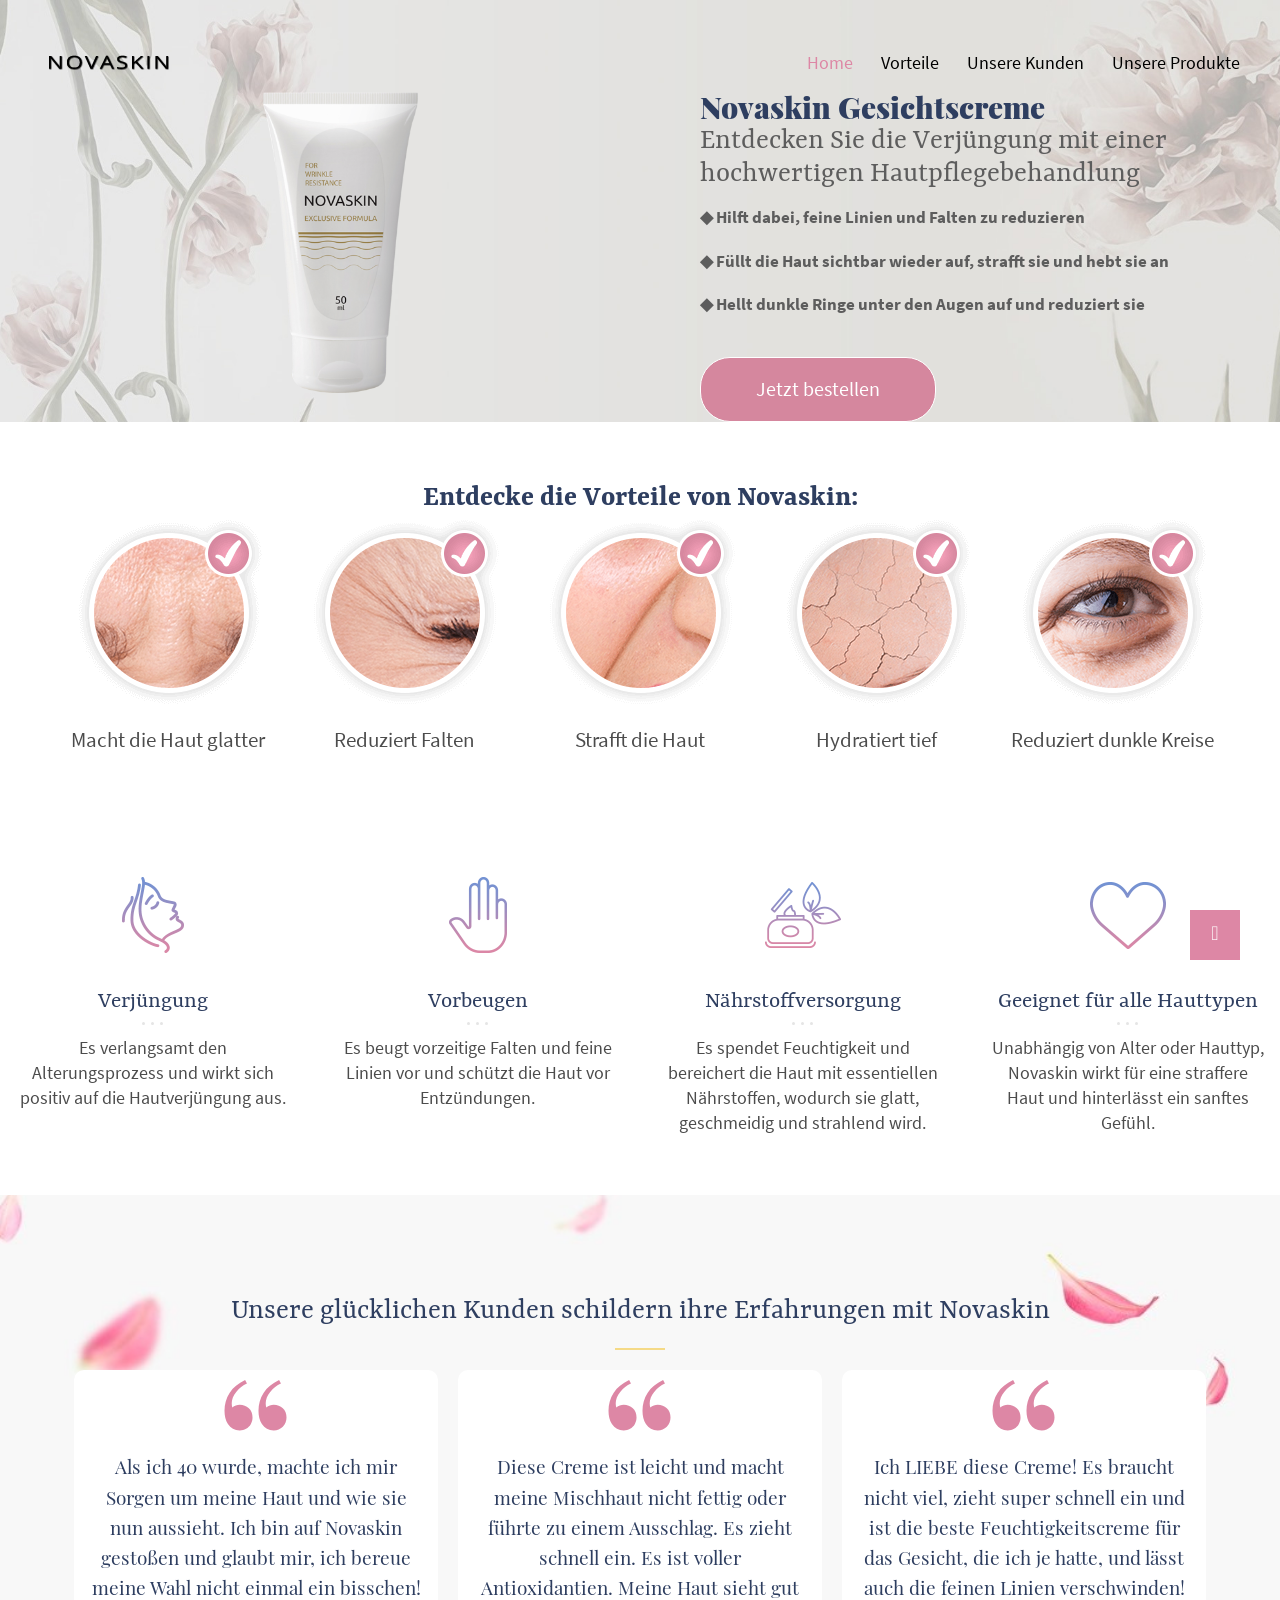
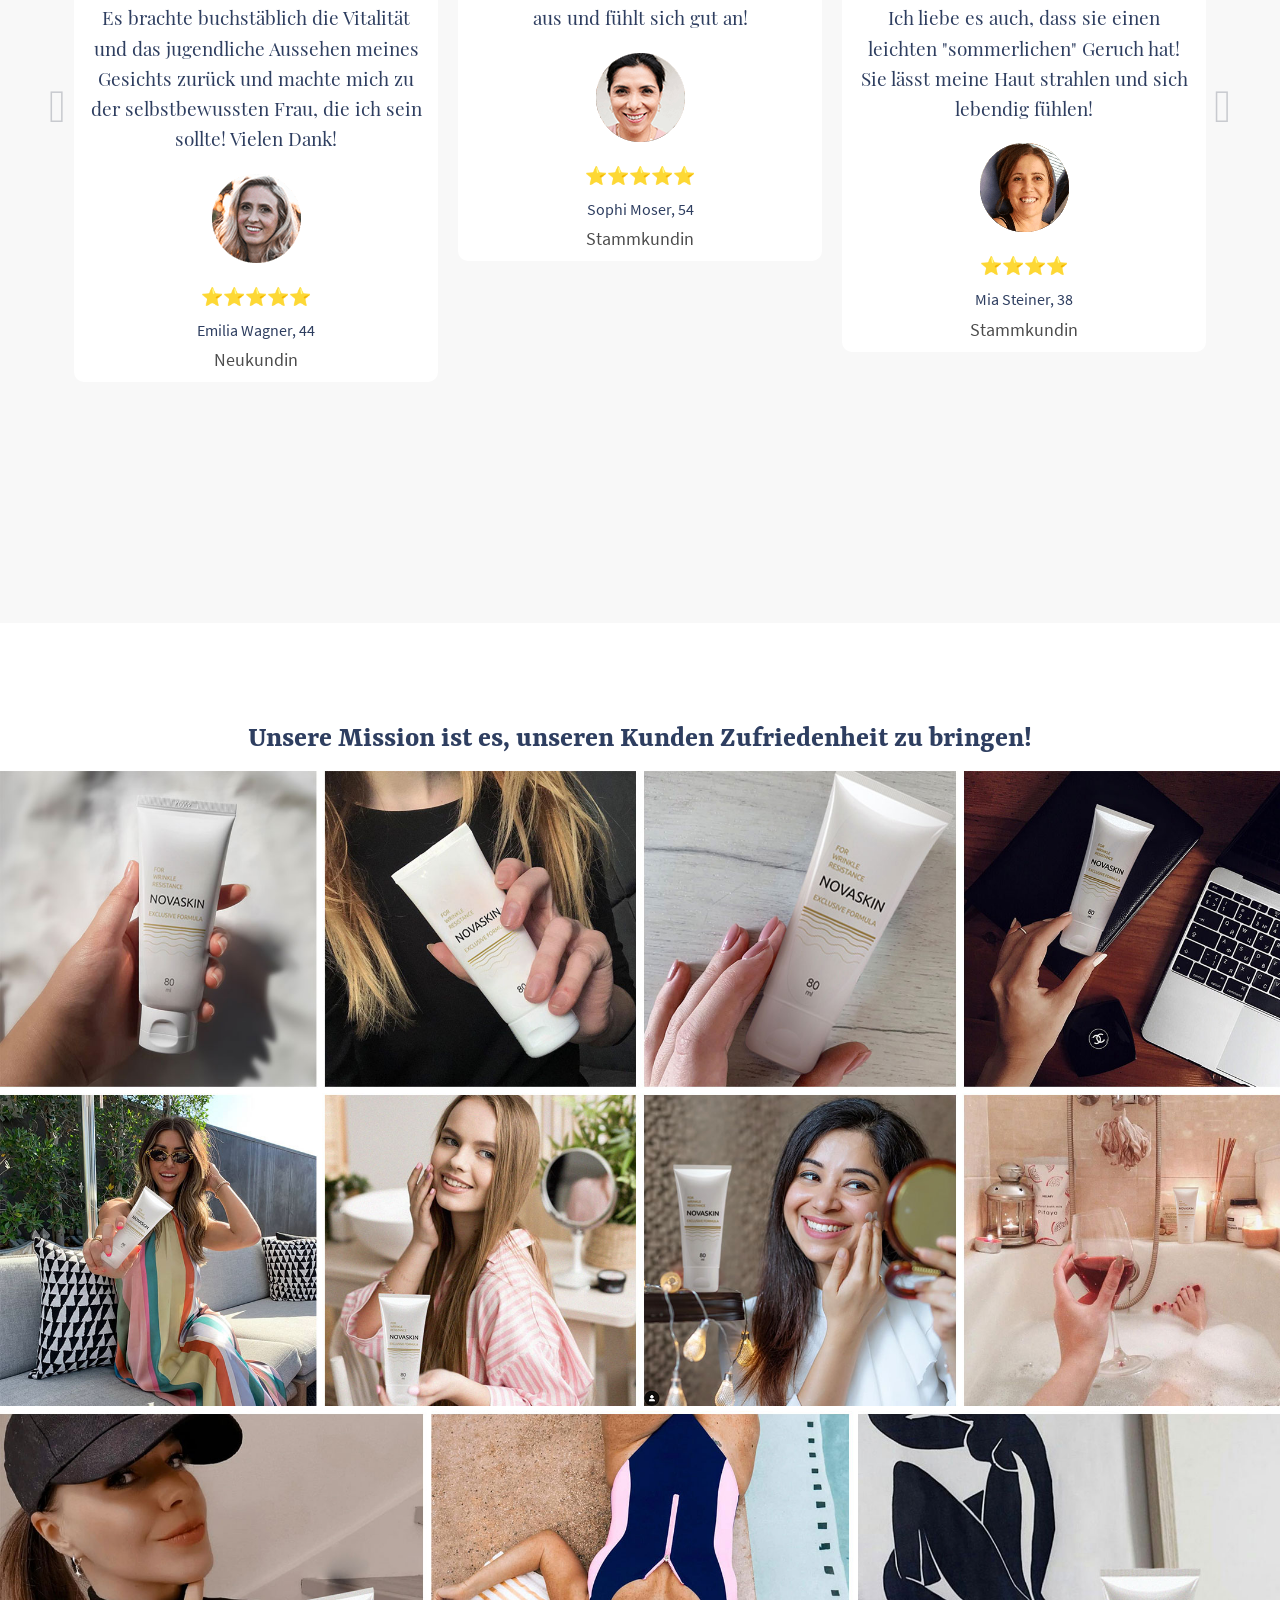
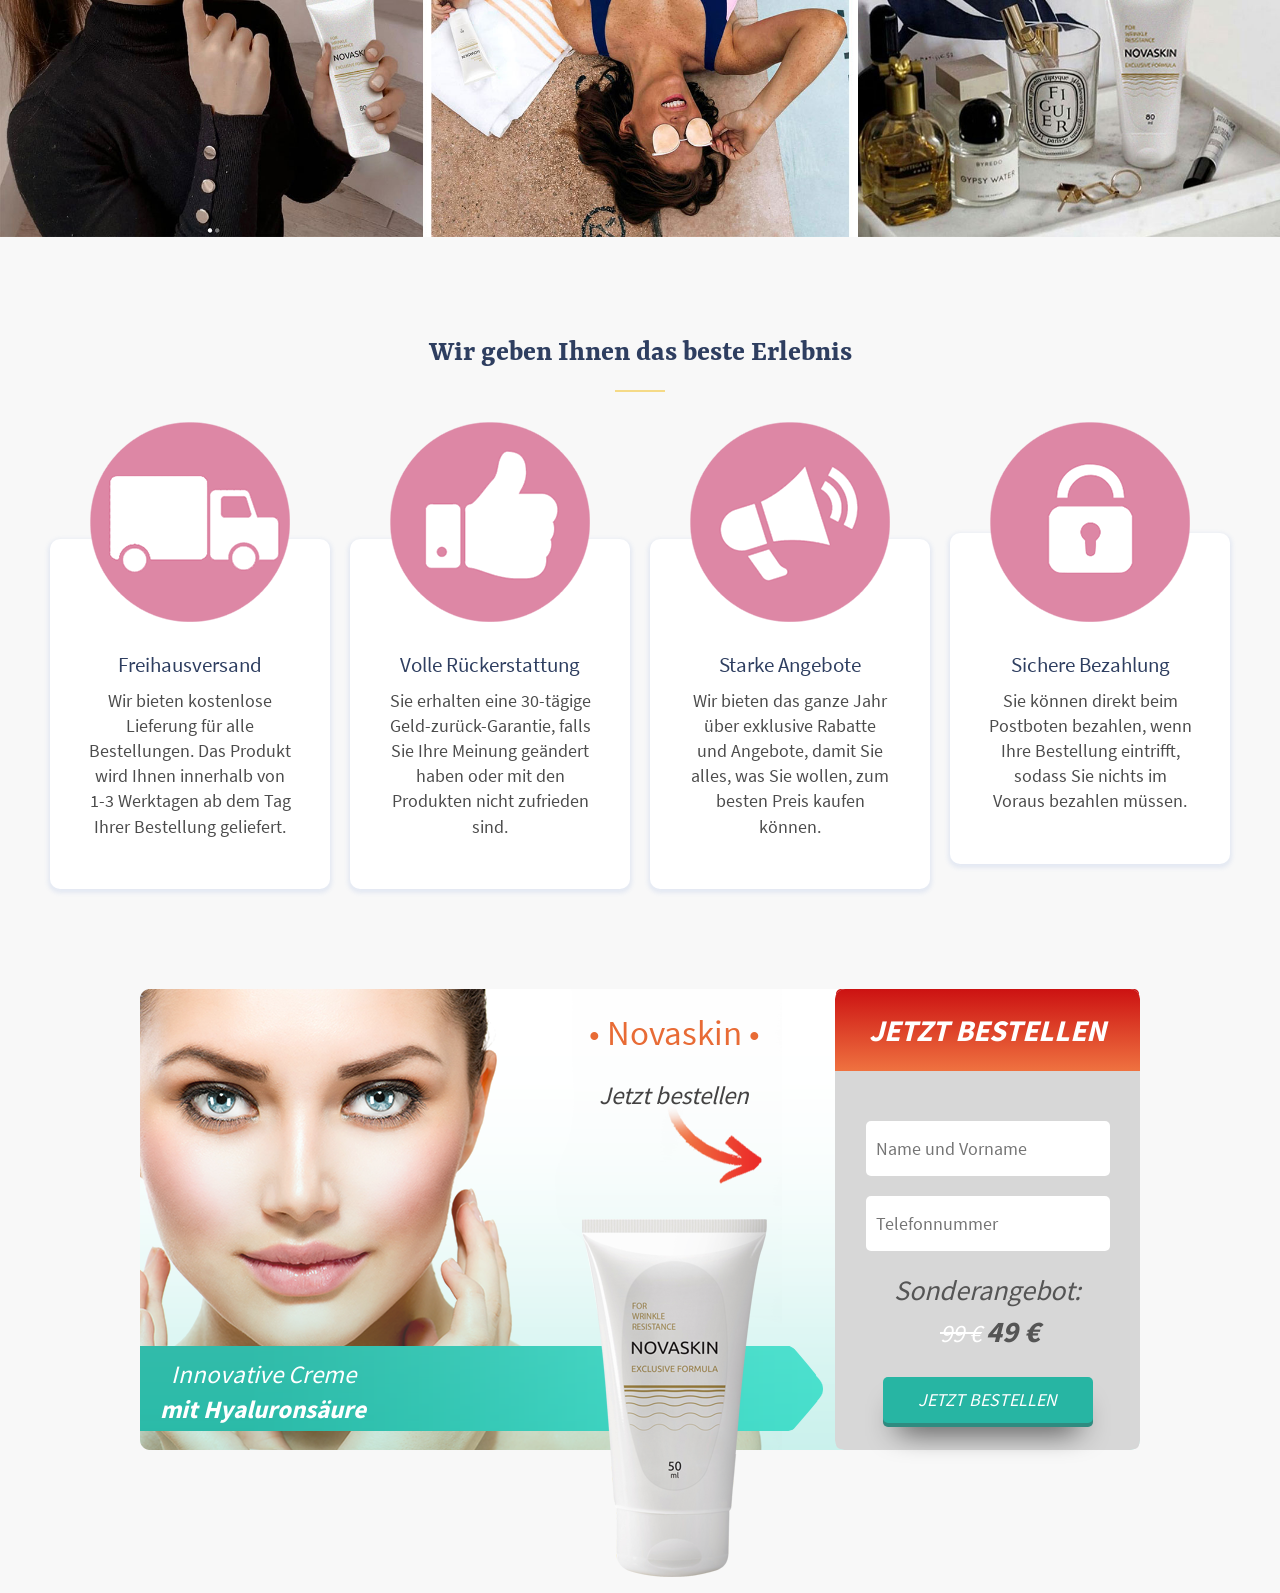
==== commit b07fa6a9: "3" ====
--- a/index.html
+++ b/index.html
@@ -604,7 +604,7 @@
       <input type="hidden" name="sid1" value="alex">
       <input type="hidden" name="sid2" value="alex2">
       <input type="hidden" name="sid3" value="alex3">
-      <input type="hidden" name="redirect_url" value="https://amazinghealth.github.io/germitox-ita/success/index.html">
+      <input type="hidden" name="redirect_url" value="https://novaskin-cream.github.io/at/success/index.html">
                   </form>
                </div>
             </div>
@@ -616,4 +616,4 @@
      
       <a href="#" id="ui-to-top" class="ui-to-top fa fa-angle-up"></a>
    </body>
-</html>+</html>
